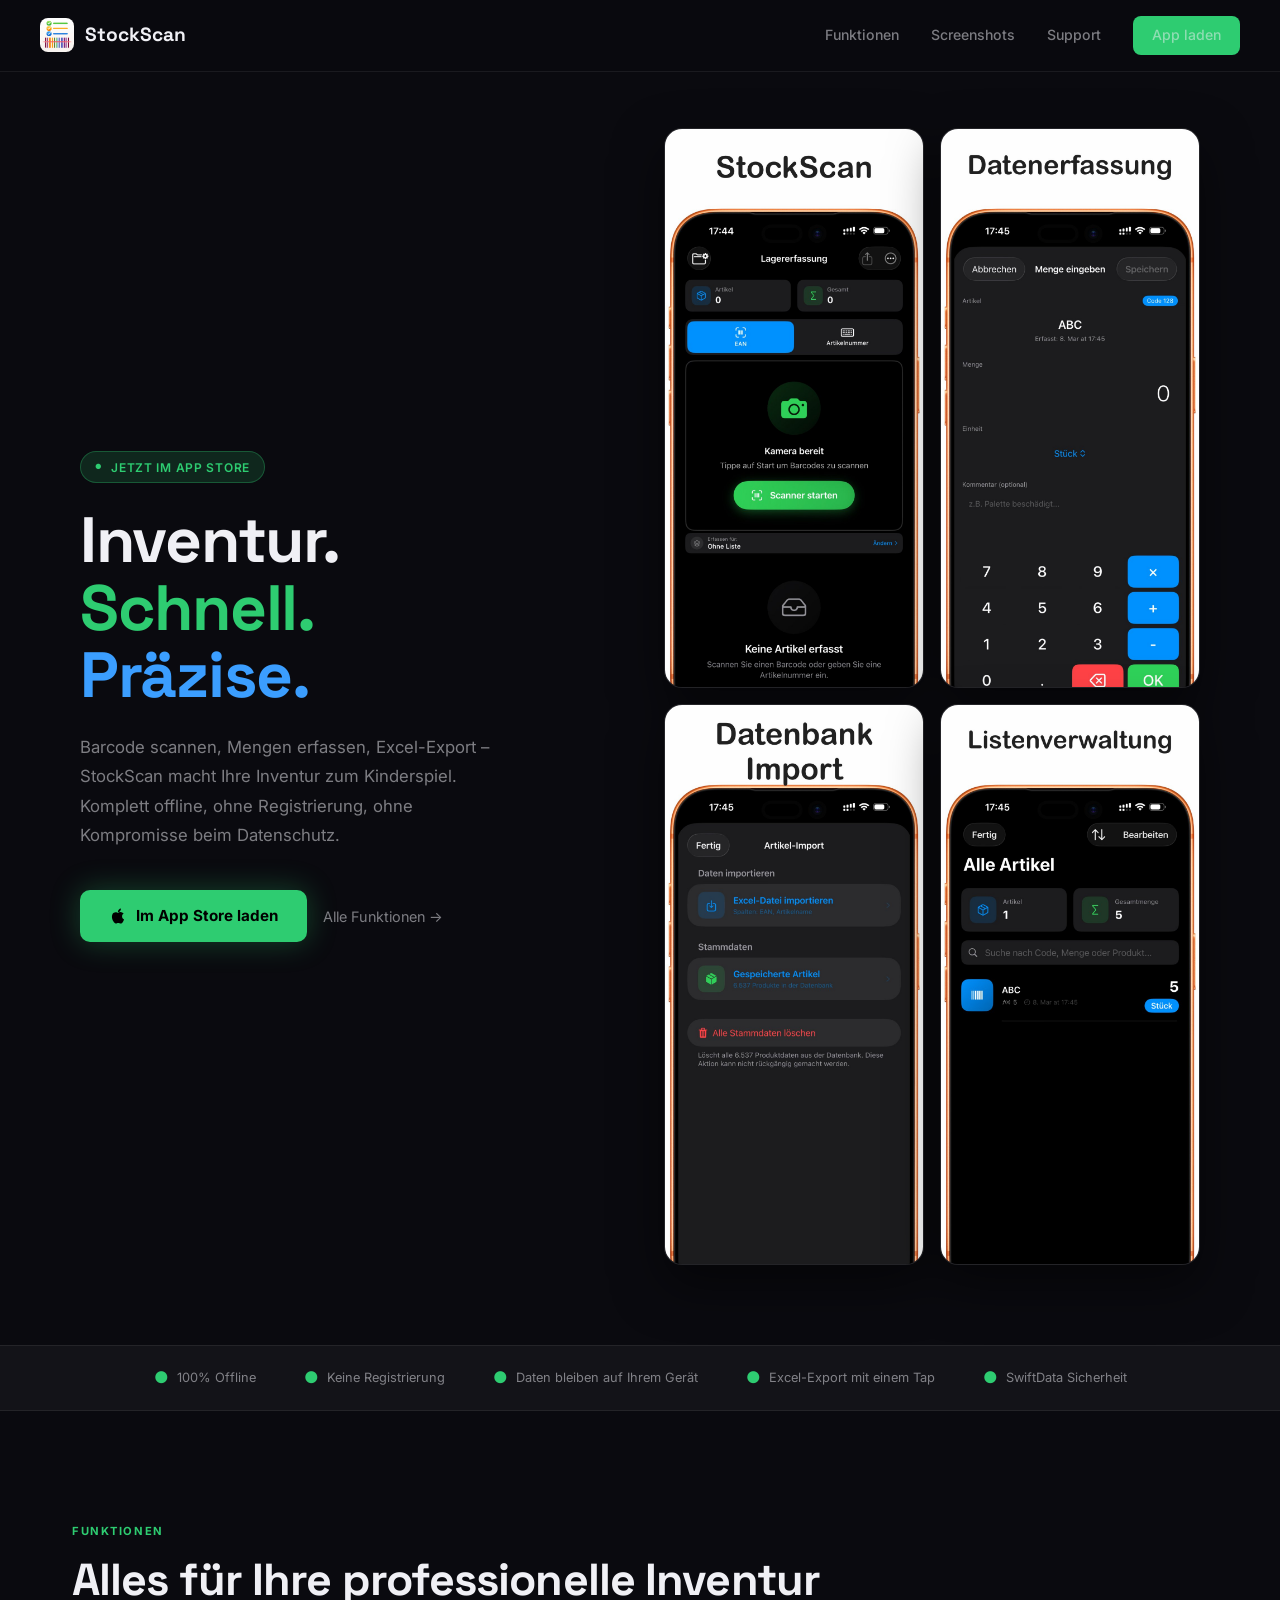
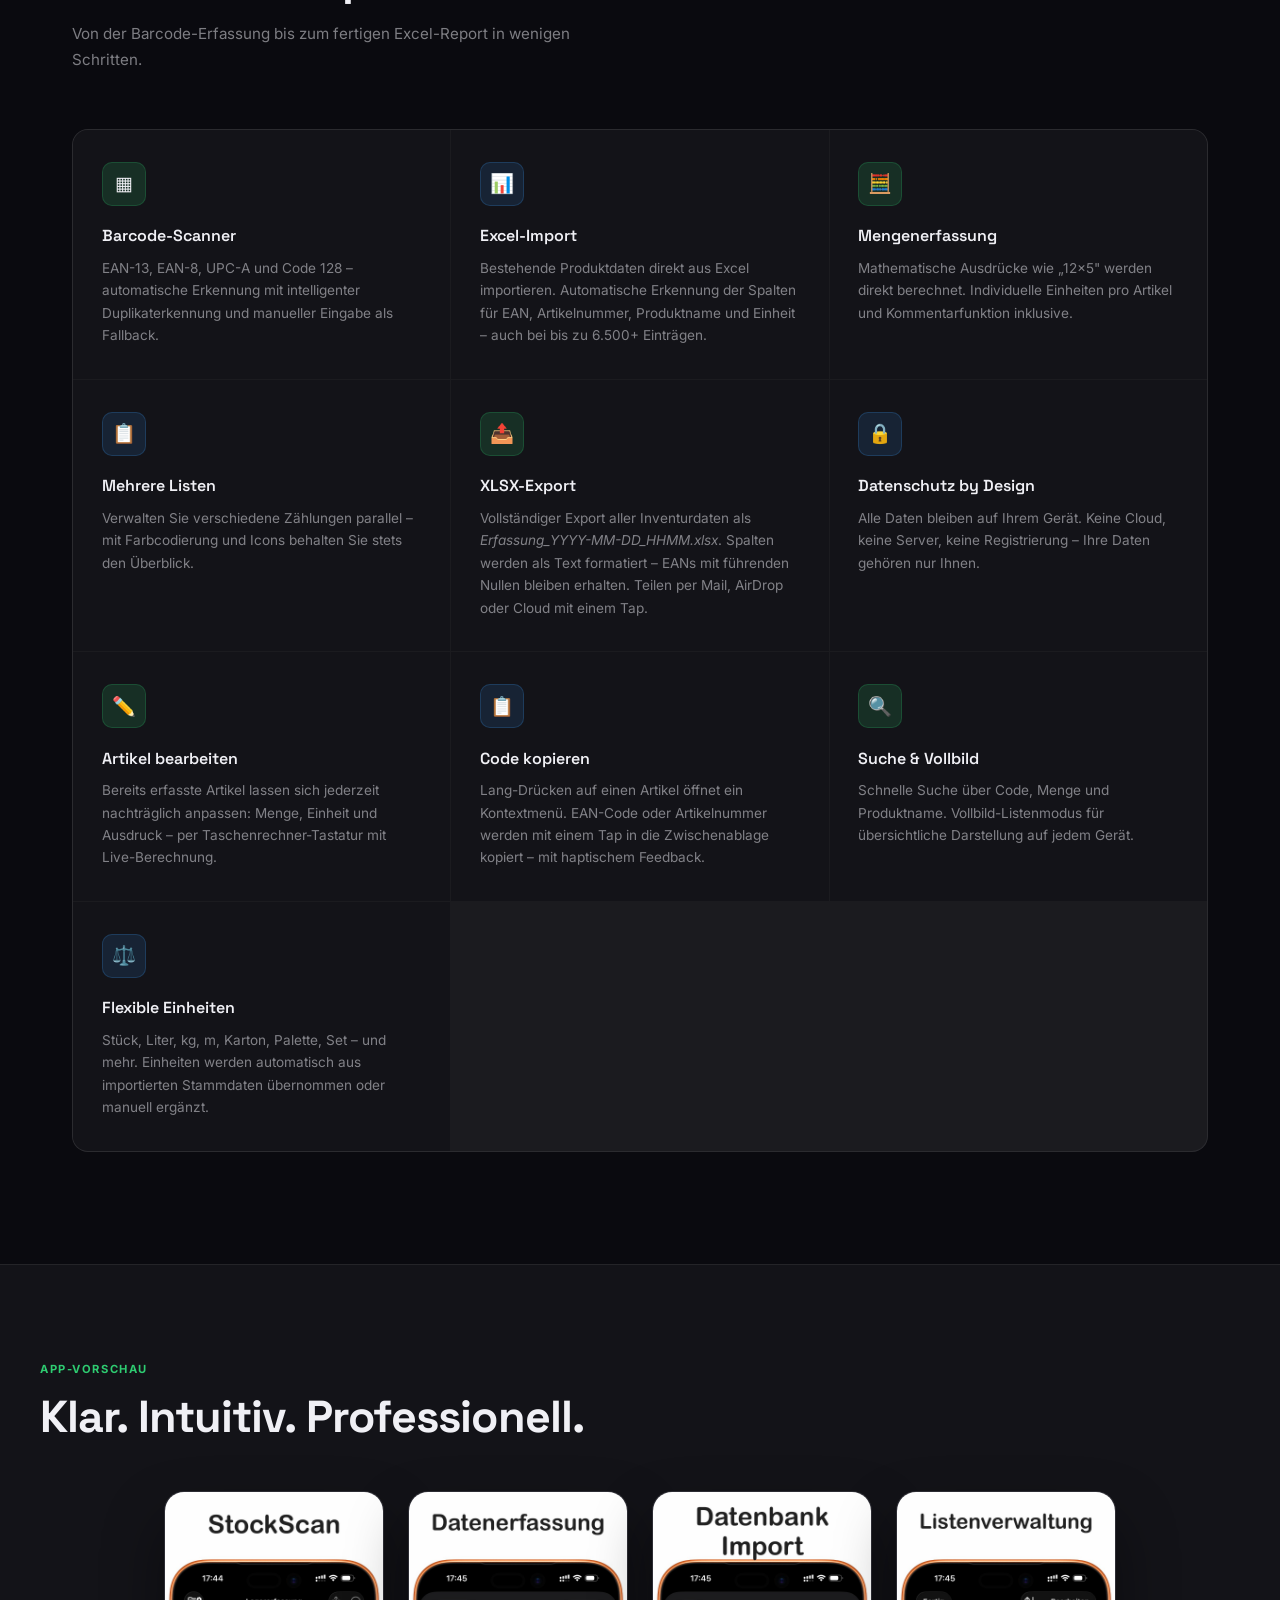
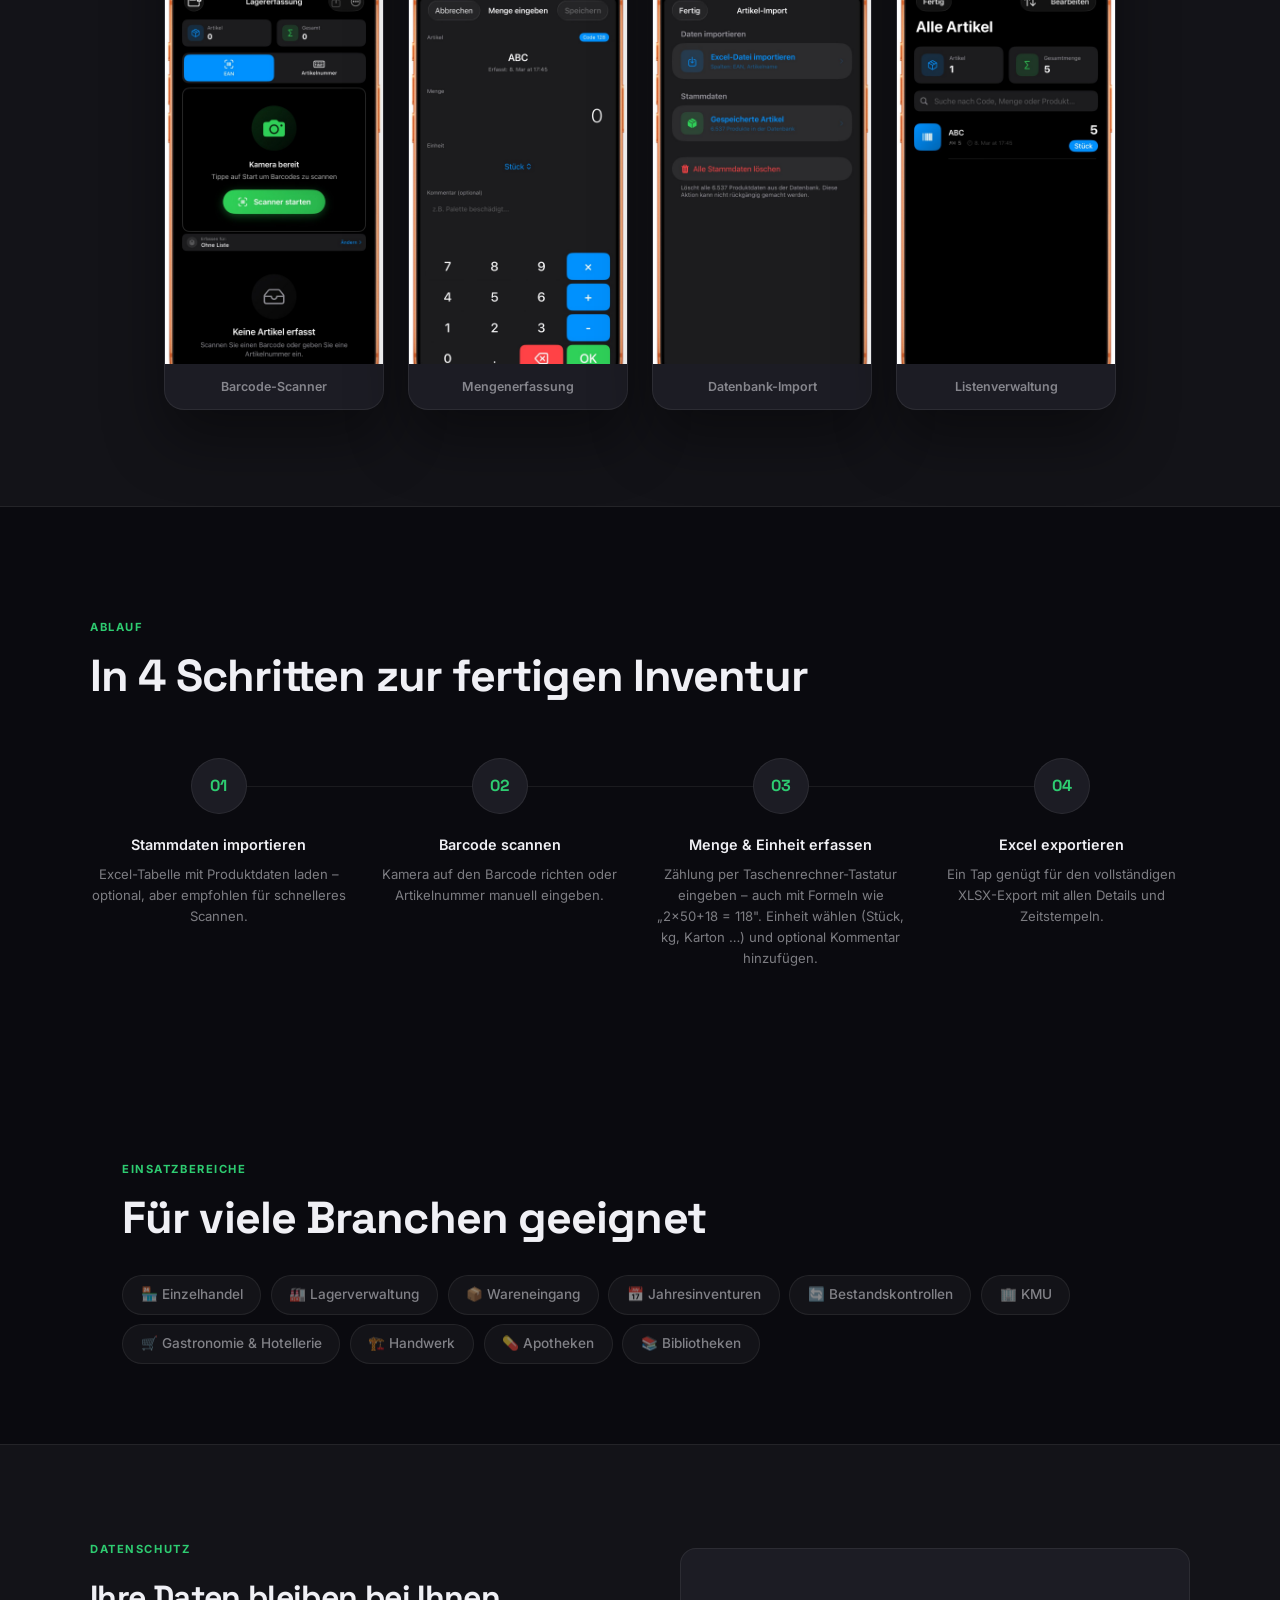
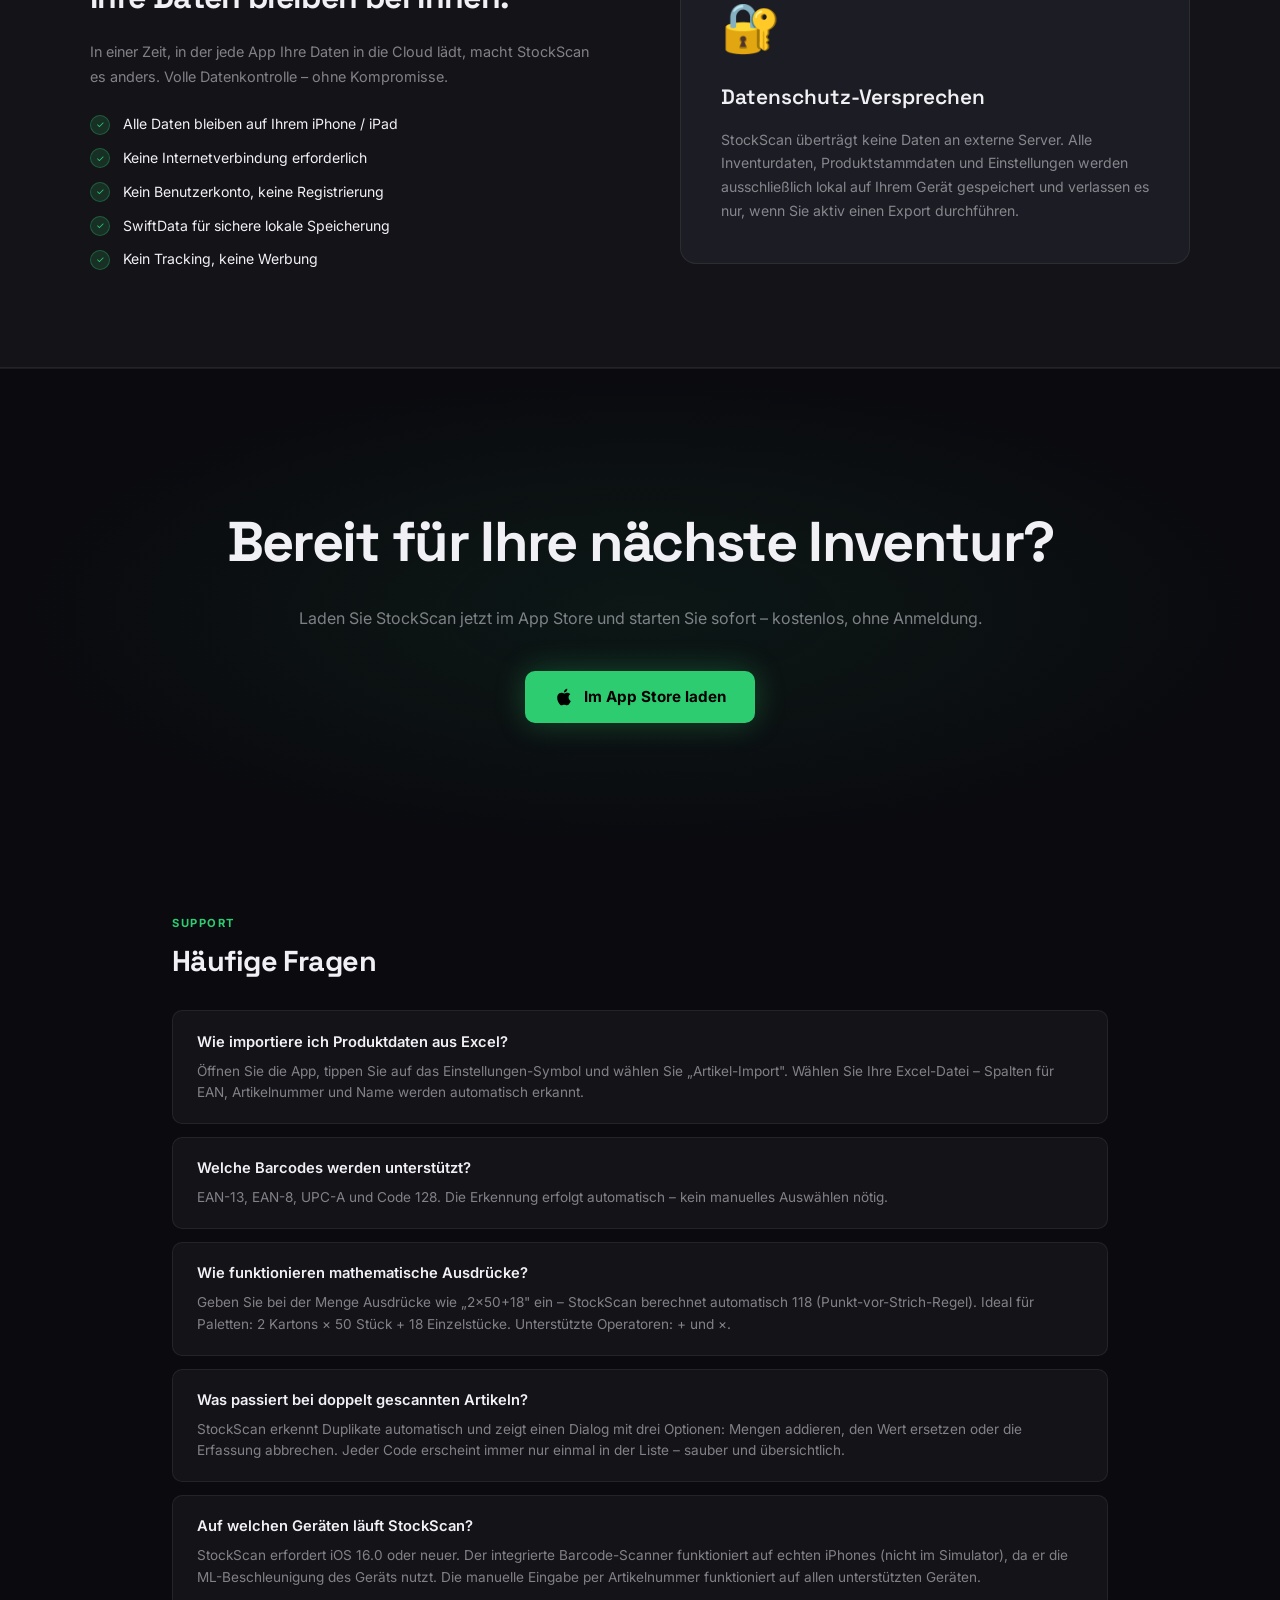
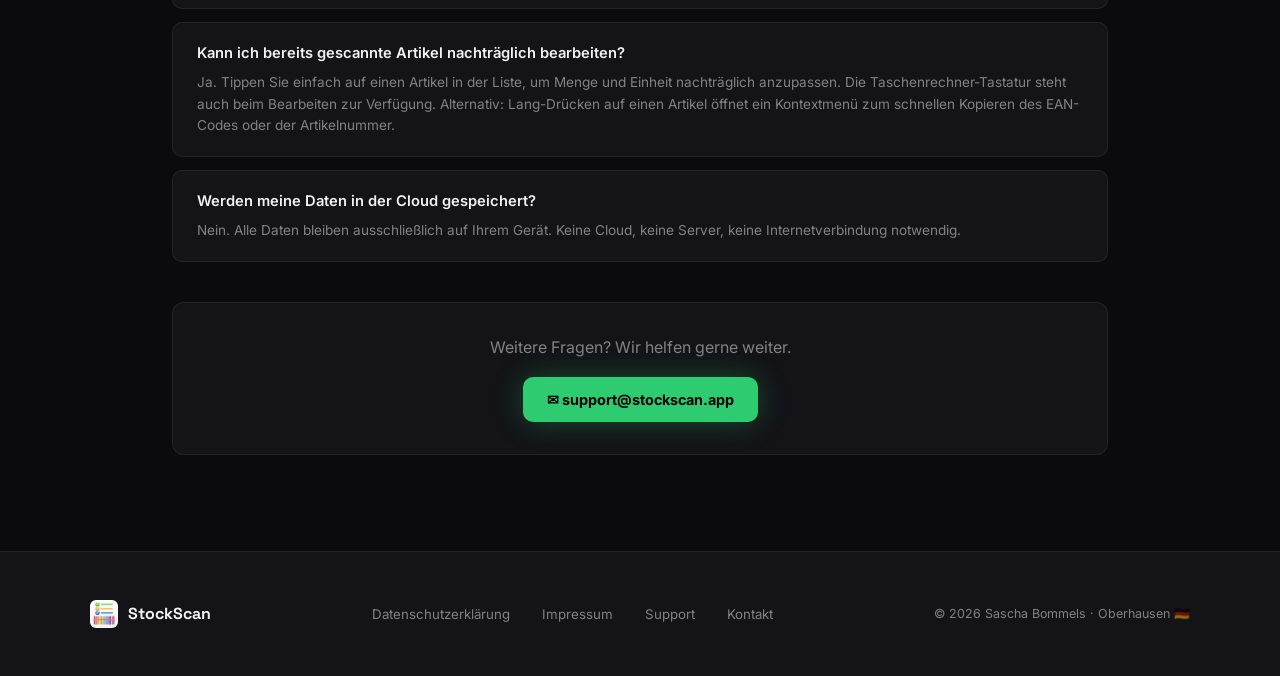
==== index.html @ dcaaf747 "Add files via upload" ====
<!DOCTYPE html>
<html lang="de">
<head>
  <meta charset="UTF-8" />
  <meta name="viewport" content="width=device-width, initial-scale=1.0" />
  <title>StockScan – Professionelle Inventur-App</title>
  <meta name="description" content="StockScan – Die professionelle Inventur-App für Ihr Unternehmen. Barcode-Scanner, Excel-Export, komplett offline." />
  <link rel="preconnect" href="https://fonts.googleapis.com" />
  <link href="https://fonts.googleapis.com/css2?family=Inter:wght@300;400;500;600;700;800&family=Space+Grotesk:wght@400;500;600;700&display=swap" rel="stylesheet" />
  <style>
    *, *::before, *::after { box-sizing: border-box; margin: 0; padding: 0; }

    :root {
      --bg: #0a0a0f;
      --surface: #131318;
      --surface2: #1c1c24;
      --border: rgba(255,255,255,0.07);
      --green: #2ecc71;
      --green-dim: rgba(46,204,113,0.15);
      --blue: #3b9eff;
      --blue-dim: rgba(59,158,255,0.12);
      --text: #f0f0f5;
      --muted: rgba(240,240,245,0.5);
      --orange: #ff6b35;
    }

    html { scroll-behavior: smooth; }
    body {
      font-family: 'Inter', sans-serif;
      background: var(--bg);
      color: var(--text);
      line-height: 1.6;
      overflow-x: hidden;
    }

    /* ── NAV ── */
    nav {
      position: fixed; top: 0; left: 0; right: 0; z-index: 100;
      display: flex; align-items: center; justify-content: space-between;
      padding: 1rem 2.5rem;
      background: rgba(10,10,15,0.85);
      backdrop-filter: blur(20px);
      border-bottom: 1px solid var(--border);
    }
    .nav-logo {
      display: flex; align-items: center; gap: 0.7rem;
      text-decoration: none; color: var(--text);
      font-family: 'Space Grotesk', sans-serif;
      font-weight: 700; font-size: 1.2rem;
    }
    .nav-logo img {
      width: 34px; height: 34px; border-radius: 8px;
    }
    .nav-links { display: flex; gap: 2rem; align-items: center; }
    .nav-links a {
      text-decoration: none; color: var(--muted);
      font-size: 0.88rem; font-weight: 500;
      transition: color 0.2s;
    }
    .nav-links a:hover { color: var(--text); }
    .btn-nav {
      background: var(--green); color: #000;
      padding: 0.5rem 1.2rem; border-radius: 8px;
      font-size: 0.85rem; font-weight: 700;
      text-decoration: none; transition: opacity 0.2s;
    }
    .btn-nav:hover { opacity: 0.85; }

    /* ── HERO ── */
    .hero {
      min-height: 100vh;
      display: grid; grid-template-columns: 1fr 1fr;
      align-items: center;
      padding: 8rem 5rem 5rem;
      max-width: 1300px; margin: 0 auto;
      gap: 3rem;
    }
    .badge {
      display: inline-flex; align-items: center; gap: 0.5rem;
      background: var(--green-dim);
      border: 1px solid rgba(46,204,113,0.3);
      color: var(--green);
      padding: 0.35rem 0.9rem; border-radius: 20px;
      font-size: 0.75rem; font-weight: 600; letter-spacing: 0.06em;
      text-transform: uppercase; margin-bottom: 1.5rem;
    }
    .badge::before { content: '●'; font-size: 0.45rem; }

    h1 {
      font-family: 'Space Grotesk', sans-serif;
      font-size: clamp(2.8rem, 5vw, 4.5rem);
      font-weight: 800;
      line-height: 1.05;
      margin-bottom: 1.5rem;
      letter-spacing: -0.02em;
    }
    h1 .green { color: var(--green); }
    h1 .blue { color: var(--blue); }

    .hero-sub {
      font-size: 1.05rem; color: var(--muted);
      max-width: 440px; margin-bottom: 2.5rem;
      line-height: 1.75;
    }
    .hero-actions { display: flex; gap: 1rem; align-items: center; flex-wrap: wrap; }

    .btn-primary {
      background: var(--green); color: #000;
      padding: 0.85rem 1.8rem; border-radius: 10px;
      font-weight: 700; font-size: 0.95rem;
      text-decoration: none;
      display: inline-flex; align-items: center; gap: 0.6rem;
      transition: all 0.2s;
      box-shadow: 0 0 30px rgba(46,204,113,0.3);
    }
    .btn-primary:hover { opacity: 0.9; transform: translateY(-1px); box-shadow: 0 0 40px rgba(46,204,113,0.45); }

    .btn-ghost {
      color: var(--muted); font-size: 0.9rem;
      text-decoration: none; display: flex; align-items: center; gap: 0.4rem;
      transition: color 0.2s;
    }
    .btn-ghost:hover { color: var(--text); }

    /* ── SCREENSHOTS MOSAIC ── */
    .screens-mosaic {
      display: grid;
      grid-template-columns: 1fr 1fr;
      grid-template-rows: auto auto;
      gap: 1rem;
      position: relative;
    }
    .screen-wrap {
      border-radius: 18px;
      overflow: hidden;
      border: 1px solid var(--border);
      background: var(--surface);
      box-shadow: 0 20px 50px rgba(0,0,0,0.5);
      transition: transform 0.3s;
    }
    .screen-wrap:hover { transform: translateY(-4px); }
    .screen-wrap img { width: 100%; display: block; }
    .screen-wrap.featured {
      grid-column: 1 / 2;
    }

    /* ── TRUST BAR ── */
    .trust-bar {
      border-top: 1px solid var(--border);
      border-bottom: 1px solid var(--border);
      padding: 1.2rem 2rem;
      display: flex; justify-content: center; gap: 3rem;
      flex-wrap: wrap; font-size: 0.8rem;
      background: var(--surface);
    }
    .trust-item { display: flex; align-items: center; gap: 0.5rem; color: var(--muted); }
    .trust-item .dot { color: var(--green); font-size: 1rem; }

    /* ── SECTION COMMONS ── */
    .section {
      max-width: 1200px; margin: 0 auto;
      padding: 7rem 2rem;
    }
    .section-label {
      font-size: 0.7rem; font-weight: 700; letter-spacing: 0.14em;
      text-transform: uppercase; color: var(--green);
      margin-bottom: 0.8rem;
    }
    .section-title {
      font-family: 'Space Grotesk', sans-serif;
      font-size: clamp(1.8rem, 3.5vw, 2.8rem);
      font-weight: 700;
      line-height: 1.15; margin-bottom: 1rem;
      letter-spacing: -0.02em;
    }
    .section-sub {
      color: var(--muted); font-size: 0.95rem;
      max-width: 500px; margin-bottom: 3.5rem;
      line-height: 1.7;
    }

    /* ── FEATURES GRID ── */
    .features-grid {
      display: grid;
      grid-template-columns: repeat(3, 1fr);
      gap: 1px;
      background: var(--border);
      border: 1px solid var(--border);
      border-radius: 16px; overflow: hidden;
    }
    .feature-card {
      background: var(--surface);
      padding: 2rem 1.8rem;
      transition: background 0.2s;
    }
    .feature-card:hover { background: var(--surface2); }
    .feature-icon {
      width: 44px; height: 44px;
      background: var(--green-dim);
      border: 1px solid rgba(46,204,113,0.2);
      border-radius: 10px;
      display: flex; align-items: center; justify-content: center;
      font-size: 1.2rem; margin-bottom: 1.1rem;
    }
    .feature-icon.blue {
      background: var(--blue-dim);
      border-color: rgba(59,158,255,0.2);
    }
    .feature-card h3 {
      font-family: 'Space Grotesk', sans-serif;
      font-size: 1rem; font-weight: 600;
      margin-bottom: 0.5rem;
    }
    .feature-card p { color: var(--muted); font-size: 0.85rem; line-height: 1.65; }

    /* ── SCREENSHOTS SHOWCASE ── */
    .showcase {
      background: var(--surface);
      border-top: 1px solid var(--border);
      border-bottom: 1px solid var(--border);
      padding: 6rem 2rem;
      overflow: hidden;
    }
    .showcase-inner { max-width: 1200px; margin: 0 auto; }
    .screenshots-row {
      display: flex; gap: 1.5rem;
      margin-top: 3rem;
      justify-content: center;
    }
    .screenshot-card {
      flex: 0 0 220px;
      background: var(--surface2);
      border-radius: 20px;
      border: 1px solid var(--border);
      overflow: hidden;
      box-shadow: 0 30px 60px rgba(0,0,0,0.4);
      transition: transform 0.3s;
    }
    .screenshot-card:hover { transform: translateY(-8px); }
    .screenshot-card img { width: 100%; display: block; }
    .screenshot-card .cap {
      padding: 0.8rem 1rem;
      font-size: 0.78rem; font-weight: 600;
      color: var(--muted); text-align: center;
    }

    /* ── HOW IT WORKS ── */
    .how-section {
      padding: 7rem 2rem;
      background: var(--bg);
    }
    .how-inner { max-width: 1100px; margin: 0 auto; }
    .steps {
      display: grid; grid-template-columns: repeat(4, 1fr);
      gap: 1.5rem; margin-top: 3.5rem;
      position: relative;
    }
    .steps::before {
      content: '';
      position: absolute; top: 28px; left: 14%; right: 14%;
      height: 1px; background: var(--border); z-index: 0;
    }
    .step { text-align: center; position: relative; z-index: 1; }
    .step-circle {
      width: 56px; height: 56px;
      background: var(--surface2);
      border: 1px solid var(--border);
      border-radius: 50%;
      display: flex; align-items: center; justify-content: center;
      margin: 0 auto 1.2rem;
      font-family: 'Space Grotesk', sans-serif;
      font-weight: 700; font-size: 1rem;
      color: var(--green);
    }
    .step h3 { font-size: 0.9rem; font-weight: 600; margin-bottom: 0.5rem; }
    .step p { color: var(--muted); font-size: 0.82rem; line-height: 1.6; }

    /* ── PRIVACY ── */
    .privacy-section {
      background: var(--surface);
      border-top: 1px solid var(--border);
      border-bottom: 1px solid var(--border);
      padding: 6rem 2rem;
    }
    .privacy-inner {
      max-width: 1100px; margin: 0 auto;
      display: grid; grid-template-columns: 1fr 1fr;
      gap: 5rem; align-items: center;
    }
    .privacy-inner h2 {
      font-family: 'Space Grotesk', sans-serif;
      font-size: 2rem; font-weight: 700; margin-bottom: 1rem;
      letter-spacing: -0.02em;
    }
    .privacy-inner p { color: var(--muted); font-size: 0.9rem; line-height: 1.75; }
    .privacy-points {
      list-style: none; margin-top: 1.5rem;
      display: flex; flex-direction: column; gap: 0.7rem;
    }
    .privacy-points li {
      display: flex; align-items: center; gap: 0.8rem;
      font-size: 0.88rem; color: var(--text);
    }
    .privacy-points li .check {
      width: 20px; height: 20px; flex-shrink: 0;
      background: var(--green-dim);
      border: 1px solid rgba(46,204,113,0.3);
      border-radius: 50%;
      display: flex; align-items: center; justify-content: center;
      font-size: 0.6rem; color: var(--green);
    }
    .privacy-box {
      background: var(--surface2);
      border: 1px solid var(--border);
      border-radius: 16px; padding: 2.5rem;
    }
    .privacy-box .big-icon { font-size: 3rem; margin-bottom: 1rem; }
    .privacy-box h3 {
      font-family: 'Space Grotesk', sans-serif;
      font-size: 1.3rem; font-weight: 600; margin-bottom: 0.8rem;
    }
    .privacy-box p { color: var(--muted); font-size: 0.88rem; line-height: 1.7; }

    /* ── TAGS ── */
    .tags-section { padding: 5rem 2rem; max-width: 1100px; margin: 0 auto; }
    .tags-grid { display: flex; flex-wrap: wrap; gap: 0.6rem; margin-top: 2rem; }
    .tag {
      background: var(--surface);
      border: 1px solid var(--border);
      padding: 0.5rem 1.1rem; border-radius: 30px;
      font-size: 0.85rem; color: var(--muted); font-weight: 500;
      transition: all 0.2s;
    }
    .tag:hover { border-color: var(--green); color: var(--text); }

    /* ── CTA ── */
    .cta-section {
      text-align: center; padding: 8rem 2rem;
      background: radial-gradient(ellipse at center, rgba(46,204,113,0.07) 0%, transparent 70%);
      border-top: 1px solid var(--border);
    }
    .cta-section h2 {
      font-family: 'Space Grotesk', sans-serif;
      font-size: clamp(2rem, 5vw, 3.5rem);
      font-weight: 800; letter-spacing: -0.03em;
      margin-bottom: 1.2rem;
    }
    .cta-section p { color: var(--muted); margin-bottom: 2.5rem; font-size: 1rem; }

    /* ── SUPPORT ── */
    .support-section {
      max-width: 1000px; margin: 0 auto;
      padding: 4rem 2rem 6rem;
    }
    .faq-grid { display: grid; gap: 0.8rem; margin-top: 2rem; }
    .faq-item {
      background: var(--surface);
      border: 1px solid var(--border);
      border-radius: 10px; padding: 1.2rem 1.5rem;
    }
    .faq-item h3 { font-size: 0.92rem; font-weight: 600; margin-bottom: 0.4rem; }
    .faq-item p { color: var(--muted); font-size: 0.85rem; }

    /* ── FOOTER ── */
    footer {
      background: var(--surface);
      border-top: 1px solid var(--border);
      padding: 3rem 2rem;
    }
    .footer-inner {
      max-width: 1100px; margin: 0 auto;
      display: flex; justify-content: space-between; align-items: center;
      flex-wrap: wrap; gap: 1.5rem;
    }
    .footer-logo {
      display: flex; align-items: center; gap: 0.6rem;
      font-family: 'Space Grotesk', sans-serif;
      font-weight: 700; font-size: 1rem; color: var(--text);
    }
    .footer-logo img { width: 28px; height: 28px; border-radius: 6px; }
    .footer-links { display: flex; gap: 2rem; }
    .footer-links a {
      color: var(--muted); text-decoration: none;
      font-size: 0.83rem; transition: color 0.2s;
    }
    .footer-links a:hover { color: var(--text); }
    .footer-copy { color: var(--muted); font-size: 0.78rem; }

    /* ── ANIMATIONS ── */
    @keyframes fadeUp {
      from { opacity: 0; transform: translateY(20px); }
      to { opacity: 1; transform: translateY(0); }
    }
    .animate { animation: fadeUp 0.6s ease both; }
    .d1 { animation-delay: 0.1s; }
    .d2 { animation-delay: 0.2s; }
    .d3 { animation-delay: 0.35s; }

    @keyframes float {
      0%, 100% { transform: translateY(0); }
      50% { transform: translateY(-8px); }
    }
    .float { animation: float 4s ease-in-out infinite; }

    /* ── RESPONSIVE ── */
    @media (max-width: 900px) {
      .hero { grid-template-columns: 1fr; padding: 7rem 1.5rem 3rem; text-align: center; gap: 2rem; }
      .hero-sub { margin: 0 auto 2rem; }
      .hero-actions { justify-content: center; }
      .features-grid { grid-template-columns: 1fr 1fr; }
      .steps { grid-template-columns: 1fr 1fr; }
      .steps::before { display: none; }
      .privacy-inner { grid-template-columns: 1fr; gap: 2rem; }
      nav { padding: 1rem 1.5rem; }
      .nav-links a:not(.btn-nav) { display: none; }
      .screenshots-row { gap: 0.8rem; }
      .screenshot-card { flex: 0 0 160px; }
    }
    @media (max-width: 600px) {
      .features-grid { grid-template-columns: 1fr; }
      .steps { grid-template-columns: 1fr; }
      .footer-inner { flex-direction: column; text-align: center; }
      .trust-bar { gap: 1rem; font-size: 0.75rem; }
    }
  </style>
</head>
<body>

<!-- NAV -->
<nav>
  <a class="nav-logo" href="#">
    <img src="[data-uri]" alt="StockScan Logo" />
    StockScan
  </a>
  <div class="nav-links">
    <a href="#features">Funktionen</a>
    <a href="#screenshots">Screenshots</a>
    <a href="#support">Support</a>
    <a class="btn-nav" href="https://apps.apple.com/de/app/stockscan/id6760256901" target="_blank" rel="noopener">App laden</a>
  </div>
</nav>

<!-- HERO -->
<section>
  <div class="hero">
    <div class="hero-content">
      <div class="badge animate">Jetzt im App Store</div>
      <h1 class="animate d1">
        Inventur.<br/>
        <span class="green">Schnell.</span><br/>
        <span class="blue">Präzise.</span>
      </h1>
      <p class="hero-sub animate d2">
        Barcode scannen, Mengen erfassen, Excel-Export – StockScan macht Ihre Inventur zum Kinderspiel. Komplett offline, ohne Registrierung, ohne Kompromisse beim Datenschutz.
      </p>
      <div class="hero-actions animate d3">
        <a class="btn-primary" href="https://apps.apple.com/de/app/stockscan/id6760256901" target="_blank" rel="noopener" id="download">
          <svg width="18" height="18" viewBox="0 0 24 24" fill="black"><path d="M18.71 19.5c-.83 1.24-1.71 2.45-3.05 2.47-1.34.03-1.77-.79-3.29-.79-1.53 0-2 .77-3.27.82-1.31.05-2.3-1.32-3.14-2.53C4.25 17 2.94 12.45 4.7 9.39c.87-1.52 2.43-2.48 4.12-2.51 1.28-.02 2.5.87 3.29.87.78 0 2.26-1.07 3.8-.91.65.03 2.47.26 3.64 1.98-.09.06-2.17 1.28-2.15 3.81.03 3.02 2.65 4.03 2.68 4.04-.03.07-.42 1.44-1.38 2.83M13 3.5c.73-.83 1.94-1.46 2.94-1.5.13 1.17-.34 2.35-1.04 3.19-.69.85-1.83 1.51-2.95 1.42-.15-1.15.41-2.35 1.05-3.11z"/></svg>
          Im App Store laden
        </a>
        <a class="btn-ghost" href="#features">Alle Funktionen →</a>
      </div>
    </div>
    <div class="screens-mosaic animate d2">
      <div class="screen-wrap featured float">
        <img src="[data-uri]" alt="StockScan Scanner" />
      </div>
      <div class="screen-wrap" style="animation: float 4s ease-in-out 0.5s infinite;">
        <img src="[data-uri]" alt="StockScan Mengenerfassung" />
      </div>
      <div class="screen-wrap" style="animation: float 4s ease-in-out 0.8s infinite;">
        <img src="[data-uri]" alt="StockScan Datenbank-Import" />
      </div>
      <div class="screen-wrap" style="animation: float 4s ease-in-out 1s infinite;">
        <img src="[data-uri]" alt="StockScan Listen" />
      </div>
    </div>
  </div>
</section>

<!-- TRUST BAR -->
<div class="trust-bar">
  <div class="trust-item"><span class="dot">●</span> 100% Offline</div>
  <div class="trust-item"><span class="dot">●</span> Keine Registrierung</div>
  <div class="trust-item"><span class="dot">●</span> Daten bleiben auf Ihrem Gerät</div>
  <div class="trust-item"><span class="dot">●</span> Excel-Export mit einem Tap</div>
  <div class="trust-item"><span class="dot">●</span> SwiftData Sicherheit</div>
</div>

<!-- FEATURES -->
<section class="section" id="features">
  <div class="section-label">Funktionen</div>
  <h2 class="section-title">Alles für Ihre professionelle Inventur</h2>
  <p class="section-sub">Von der Barcode-Erfassung bis zum fertigen Excel-Report in wenigen Schritten.</p>
  <div class="features-grid">
    <div class="feature-card">
      <div class="feature-icon">▦</div>
      <h3>Barcode-Scanner</h3>
      <p>EAN-13, EAN-8, UPC-A und Code 128 – automatische Erkennung mit intelligenter Duplikaterkennung und manueller Eingabe als Fallback.</p>
    </div>
    <div class="feature-card">
      <div class="feature-icon blue">📊</div>
      <h3>Excel-Import</h3>
      <p>Bestehende Produktdaten direkt aus Excel importieren. Automatische Erkennung der Spalten für EAN, Artikelnummer, Produktname und Einheit – auch bei bis zu 6.500+ Einträgen.</p>
    </div>
    <div class="feature-card">
      <div class="feature-icon">🧮</div>
      <h3>Mengenerfassung</h3>
      <p>Mathematische Ausdrücke wie „12×5" werden direkt berechnet. Individuelle Einheiten pro Artikel und Kommentarfunktion inklusive.</p>
    </div>
    <div class="feature-card">
      <div class="feature-icon blue">📋</div>
      <h3>Mehrere Listen</h3>
      <p>Verwalten Sie verschiedene Zählungen parallel – mit Farbcodierung und Icons behalten Sie stets den Überblick.</p>
    </div>
    <div class="feature-card">
      <div class="feature-icon">📤</div>
      <h3>XLSX-Export</h3>
      <p>Vollständiger Export aller Inventurdaten als <em>Erfassung_YYYY-MM-DD_HHMM.xlsx</em>. Spalten werden als Text formatiert – EANs mit führenden Nullen bleiben erhalten. Teilen per Mail, AirDrop oder Cloud mit einem Tap.</p>
    </div>
    <div class="feature-card">
      <div class="feature-icon blue">🔒</div>
      <h3>Datenschutz by Design</h3>
      <p>Alle Daten bleiben auf Ihrem Gerät. Keine Cloud, keine Server, keine Registrierung – Ihre Daten gehören nur Ihnen.</p>
    </div>
    <div class="feature-card">
      <div class="feature-icon">✏️</div>
      <h3>Artikel bearbeiten</h3>
      <p>Bereits erfasste Artikel lassen sich jederzeit nachträglich anpassen: Menge, Einheit und Ausdruck – per Taschenrechner-Tastatur mit Live-Berechnung.</p>
    </div>
    <div class="feature-card">
      <div class="feature-icon blue">📋</div>
      <h3>Code kopieren</h3>
      <p>Lang-Drücken auf einen Artikel öffnet ein Kontextmenü. EAN-Code oder Artikelnummer werden mit einem Tap in die Zwischenablage kopiert – mit haptischem Feedback.</p>
    </div>
    <div class="feature-card">
      <div class="feature-icon">🔍</div>
      <h3>Suche & Vollbild</h3>
      <p>Schnelle Suche über Code, Menge und Produktname. Vollbild-Listenmodus für übersichtliche Darstellung auf jedem Gerät.</p>
    </div>
    <div class="feature-card">
      <div class="feature-icon blue">⚖️</div>
      <h3>Flexible Einheiten</h3>
      <p>Stück, Liter, kg, m, Karton, Palette, Set – und mehr. Einheiten werden automatisch aus importierten Stammdaten übernommen oder manuell ergänzt.</p>
    </div>
  </div>
</section>

<!-- SCREENSHOTS SHOWCASE -->
<div class="showcase" id="screenshots">
  <div class="showcase-inner">
    <div class="section-label">App-Vorschau</div>
    <h2 class="section-title">Klar. Intuitiv. Professionell.</h2>
    <div class="screenshots-row">
      <div class="screenshot-card">
        <img src="[data-uri]" alt="Scanner" />
        <div class="cap">Barcode-Scanner</div>
      </div>
      <div class="screenshot-card">
        <img src="[data-uri]" alt="Mengenerfassung" />
        <div class="cap">Mengenerfassung</div>
      </div>
      <div class="screenshot-card">
        <img src="[data-uri]" alt="Import" />
        <div class="cap">Datenbank-Import</div>
      </div>
      <div class="screenshot-card">
        <img src="[data-uri]" alt="Listen" />
        <div class="cap">Listenverwaltung</div>
      </div>
    </div>
  </div>
</div>

<!-- HOW IT WORKS -->
<section class="how-section" id="how">
  <div class="how-inner">
    <div class="section-label">Ablauf</div>
    <h2 class="section-title">In 4 Schritten zur fertigen Inventur</h2>
    <div class="steps">
      <div class="step">
        <div class="step-circle">01</div>
        <h3>Stammdaten importieren</h3>
        <p>Excel-Tabelle mit Produktdaten laden – optional, aber empfohlen für schnelleres Scannen.</p>
      </div>
      <div class="step">
        <div class="step-circle">02</div>
        <h3>Barcode scannen</h3>
        <p>Kamera auf den Barcode richten oder Artikelnummer manuell eingeben.</p>
      </div>
      <div class="step">
        <div class="step-circle">03</div>
        <h3>Menge & Einheit erfassen</h3>
        <p>Zählung per Taschenrechner-Tastatur eingeben – auch mit Formeln wie „2×50+18 = 118". Einheit wählen (Stück, kg, Karton …) und optional Kommentar hinzufügen.</p>
      </div>
      <div class="step">
        <div class="step-circle">04</div>
        <h3>Excel exportieren</h3>
        <p>Ein Tap genügt für den vollständigen XLSX-Export mit allen Details und Zeitstempeln.</p>
      </div>
    </div>
  </div>
</section>

<!-- IDEAL FOR -->
<div class="tags-section">
  <div class="section-label">Einsatzbereiche</div>
  <h2 class="section-title">Für viele Branchen geeignet</h2>
  <div class="tags-grid">
    <div class="tag">🏪 Einzelhandel</div>
    <div class="tag">🏭 Lagerverwaltung</div>
    <div class="tag">📦 Wareneingang</div>
    <div class="tag">📅 Jahresinventuren</div>
    <div class="tag">🔄 Bestandskontrollen</div>
    <div class="tag">🏢 KMU</div>
    <div class="tag">🛒 Gastronomie & Hotellerie</div>
    <div class="tag">🏗️ Handwerk</div>
    <div class="tag">💊 Apotheken</div>
    <div class="tag">📚 Bibliotheken</div>
  </div>
</div>

<!-- PRIVACY -->
<section class="privacy-section">
  <div class="privacy-inner">
    <div>
      <div class="section-label">Datenschutz</div>
      <h2>Ihre Daten bleiben bei Ihnen.</h2>
      <p>In einer Zeit, in der jede App Ihre Daten in die Cloud lädt, macht StockScan es anders. Volle Datenkontrolle – ohne Kompromisse.</p>
      <ul class="privacy-points">
        <li><span class="check">✓</span> Alle Daten bleiben auf Ihrem iPhone / iPad</li>
        <li><span class="check">✓</span> Keine Internetverbindung erforderlich</li>
        <li><span class="check">✓</span> Kein Benutzerkonto, keine Registrierung</li>
        <li><span class="check">✓</span> SwiftData für sichere lokale Speicherung</li>
        <li><span class="check">✓</span> Kein Tracking, keine Werbung</li>
      </ul>
    </div>
    <div class="privacy-box">
      <div class="big-icon">🔐</div>
      <h3>Datenschutz-Versprechen</h3>
      <p>StockScan überträgt keine Daten an externe Server. Alle Inventurdaten, Produktstammdaten und Einstellungen werden ausschließlich lokal auf Ihrem Gerät gespeichert und verlassen es nur, wenn Sie aktiv einen Export durchführen.</p>
    </div>
  </div>
</section>

<!-- CTA -->
<section class="cta-section">
  <h2>Bereit für Ihre nächste Inventur?</h2>
  <p>Laden Sie StockScan jetzt im App Store und starten Sie sofort – kostenlos, ohne Anmeldung.</p>
  <a class="btn-primary" href="https://apps.apple.com/de/app/stockscan/id6760256901" target="_blank" rel="noopener" style="display:inline-flex; margin: 0 auto;">
    <svg width="20" height="20" viewBox="0 0 24 24" fill="black"><path d="M18.71 19.5c-.83 1.24-1.71 2.45-3.05 2.47-1.34.03-1.77-.79-3.29-.79-1.53 0-2 .77-3.27.82-1.31.05-2.3-1.32-3.14-2.53C4.25 17 2.94 12.45 4.7 9.39c.87-1.52 2.43-2.48 4.12-2.51 1.28-.02 2.5.87 3.29.87.78 0 2.26-1.07 3.8-.91.65.03 2.47.26 3.64 1.98-.09.06-2.17 1.28-2.15 3.81.03 3.02 2.65 4.03 2.68 4.04-.03.07-.42 1.44-1.38 2.83M13 3.5c.73-.83 1.94-1.46 2.94-1.5.13 1.17-.34 2.35-1.04 3.19-.69.85-1.83 1.51-2.95 1.42-.15-1.15.41-2.35 1.05-3.11z"/></svg>
    Im App Store laden
  </a>
</section>

<!-- SUPPORT -->
<section class="support-section" id="support">
  <div class="section-label">Support</div>
  <h2 class="section-title" style="font-size:1.8rem;">Häufige Fragen</h2>
  <div class="faq-grid">
    <div class="faq-item">
      <h3>Wie importiere ich Produktdaten aus Excel?</h3>
      <p>Öffnen Sie die App, tippen Sie auf das Einstellungen-Symbol und wählen Sie „Artikel-Import". Wählen Sie Ihre Excel-Datei – Spalten für EAN, Artikelnummer und Name werden automatisch erkannt.</p>
    </div>
    <div class="faq-item">
      <h3>Welche Barcodes werden unterstützt?</h3>
      <p>EAN-13, EAN-8, UPC-A und Code 128. Die Erkennung erfolgt automatisch – kein manuelles Auswählen nötig.</p>
    </div>
    <div class="faq-item">
      <h3>Wie funktionieren mathematische Ausdrücke?</h3>
      <p>Geben Sie bei der Menge Ausdrücke wie „2×50+18" ein – StockScan berechnet automatisch 118 (Punkt-vor-Strich-Regel). Ideal für Paletten: 2 Kartons × 50 Stück + 18 Einzelstücke. Unterstützte Operatoren: + und ×.</p>
    </div>
    <div class="faq-item">
      <h3>Was passiert bei doppelt gescannten Artikeln?</h3>
      <p>StockScan erkennt Duplikate automatisch und zeigt einen Dialog mit drei Optionen: Mengen addieren, den Wert ersetzen oder die Erfassung abbrechen. Jeder Code erscheint immer nur einmal in der Liste – sauber und übersichtlich.</p>
    </div>
    <div class="faq-item">
      <h3>Auf welchen Geräten läuft StockScan?</h3>
      <p>StockScan erfordert iOS 16.0 oder neuer. Der integrierte Barcode-Scanner funktioniert auf echten iPhones (nicht im Simulator), da er die ML-Beschleunigung des Geräts nutzt. Die manuelle Eingabe per Artikelnummer funktioniert auf allen unterstützten Geräten.</p>
    </div>
    <div class="faq-item">
      <h3>Kann ich bereits gescannte Artikel nachträglich bearbeiten?</h3>
      <p>Ja. Tippen Sie einfach auf einen Artikel in der Liste, um Menge und Einheit nachträglich anzupassen. Die Taschenrechner-Tastatur steht auch beim Bearbeiten zur Verfügung. Alternativ: Lang-Drücken auf einen Artikel öffnet ein Kontextmenü zum schnellen Kopieren des EAN-Codes oder der Artikelnummer.</p>
    </div>
    <div class="faq-item">
      <h3>Werden meine Daten in der Cloud gespeichert?</h3>
      <p>Nein. Alle Daten bleiben ausschließlich auf Ihrem Gerät. Keine Cloud, keine Server, keine Internetverbindung notwendig.</p>
    </div>
  </div>
  <div style="margin-top: 2.5rem; padding: 2rem; background: var(--surface); border: 1px solid var(--border); border-radius: 12px; text-align: center;">
    <p style="color: var(--muted); margin-bottom: 1rem;">Weitere Fragen? Wir helfen gerne weiter.</p>
    <a class="btn-primary" href="mailto:support@stockscan.app" style="display:inline-flex; font-size: 0.9rem; padding: 0.7rem 1.5rem;">
      ✉ support@stockscan.app
    </a>
  </div>
</section>

<!-- FOOTER -->
<footer>
  <div class="footer-inner">
    <div class="footer-logo">
      <img src="[data-uri]" alt="StockScan" />
      StockScan
    </div>
    <div class="footer-links">
      <a href="privacy.html">Datenschutzerklärung</a>
      <a href="impressum.html">Impressum</a>
      <a href="#support">Support</a>
      <a href="mailto:support@stockscan.app">Kontakt</a>
    </div>
    <div class="footer-copy">© 2026 Sascha Bommels · Oberhausen 🇩🇪</div>
  </div>
</footer>

</body>
</html>
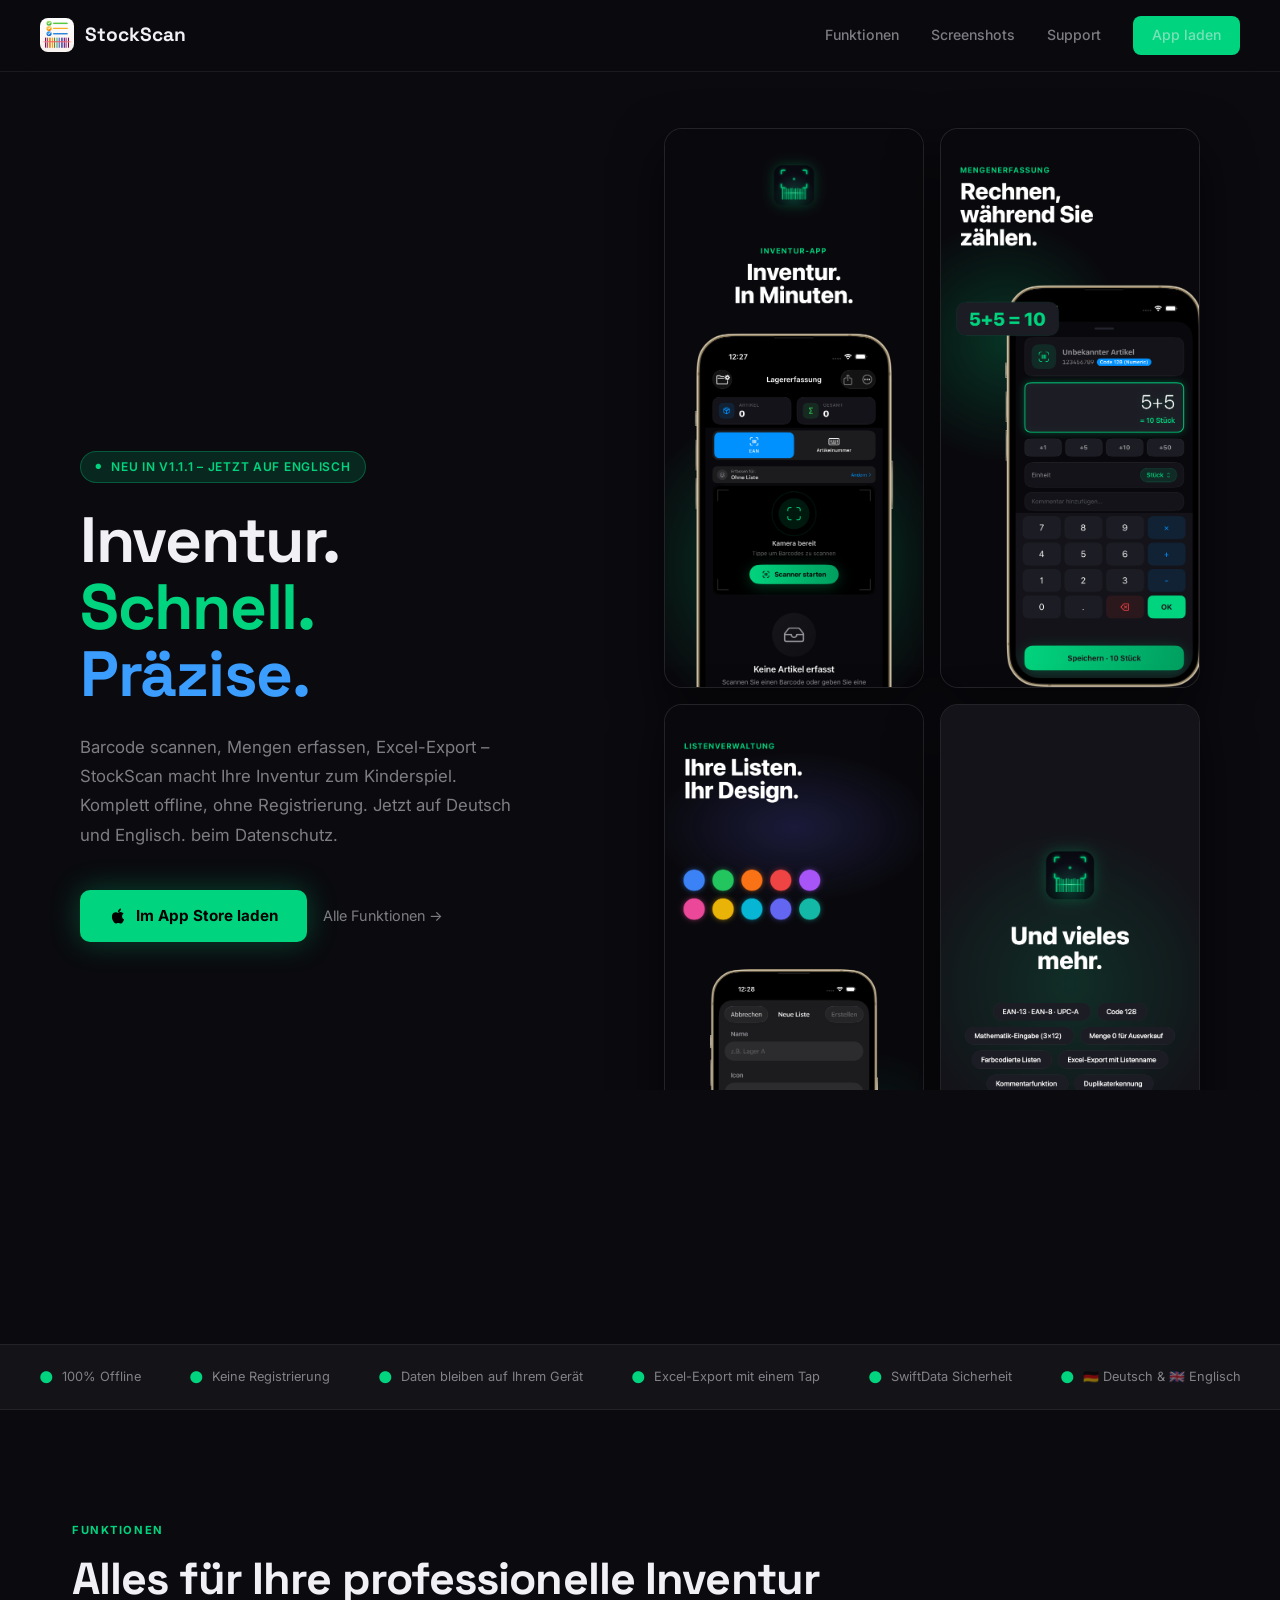
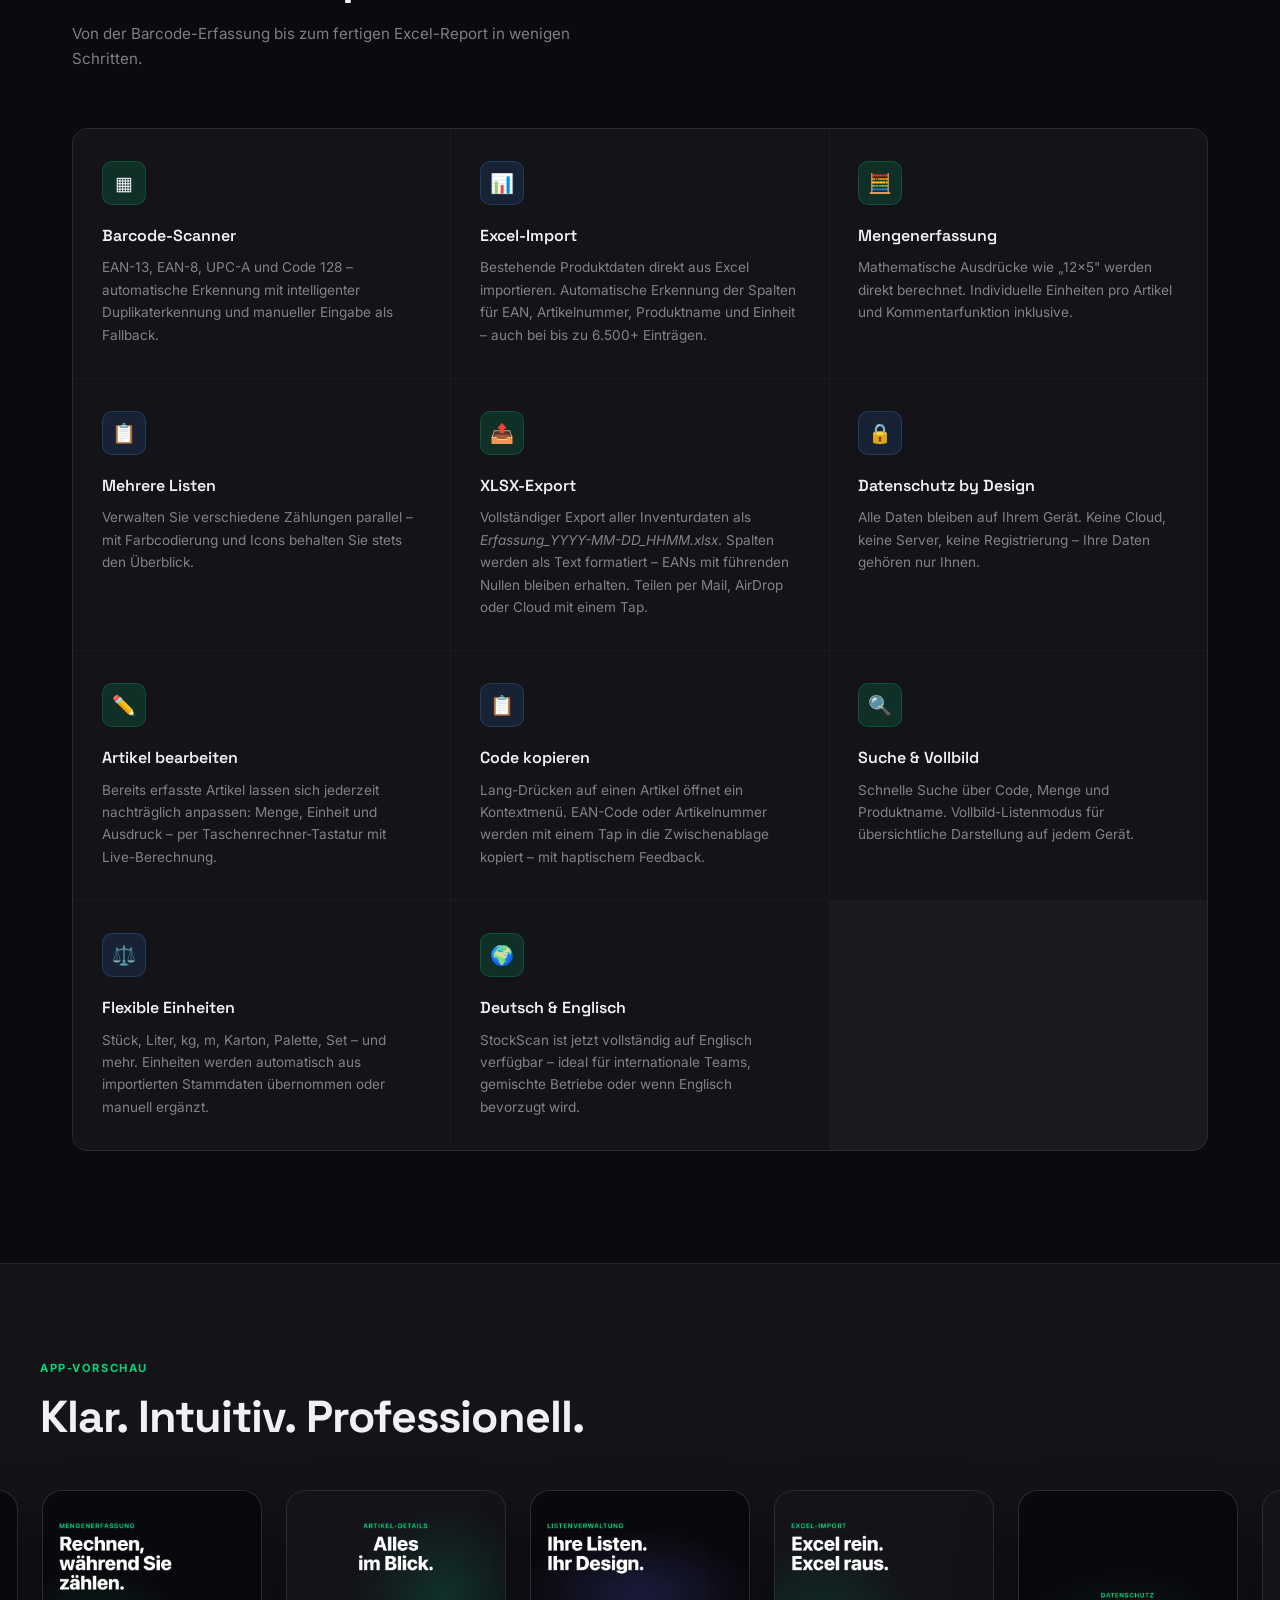
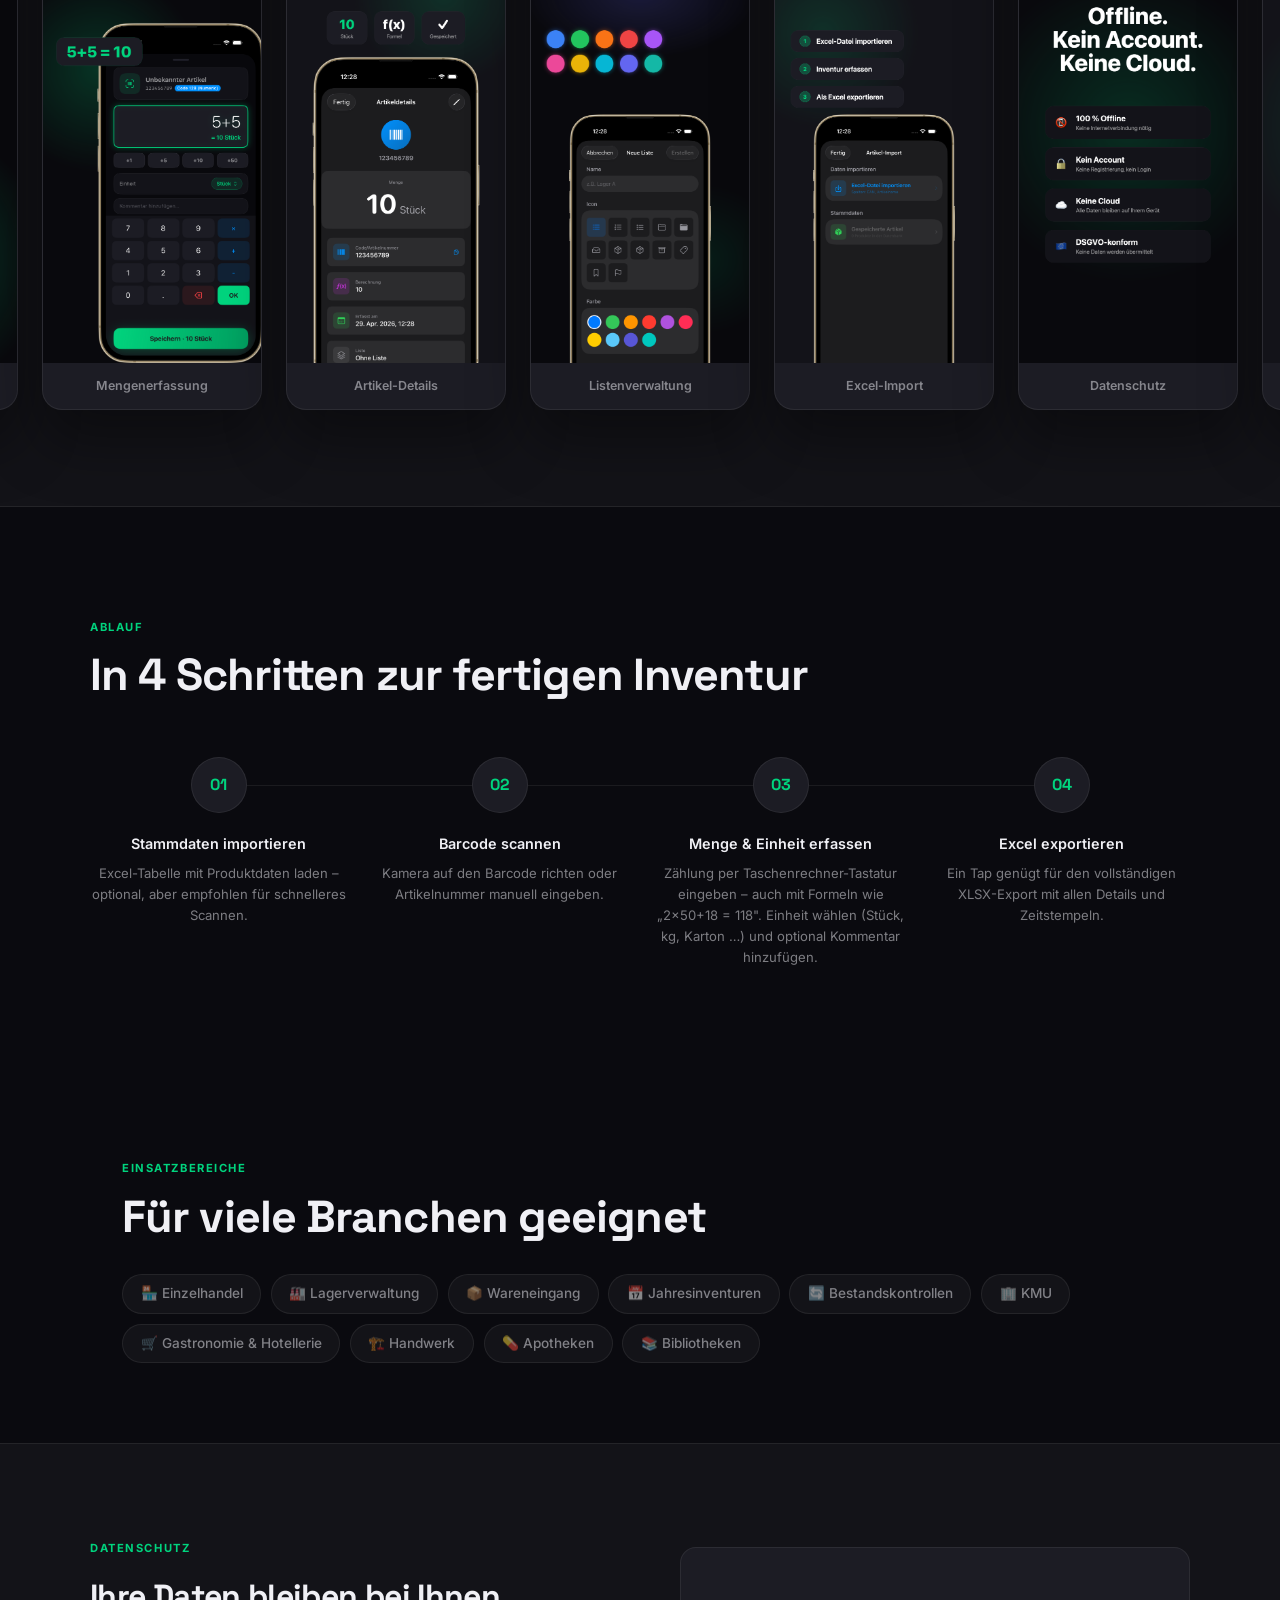
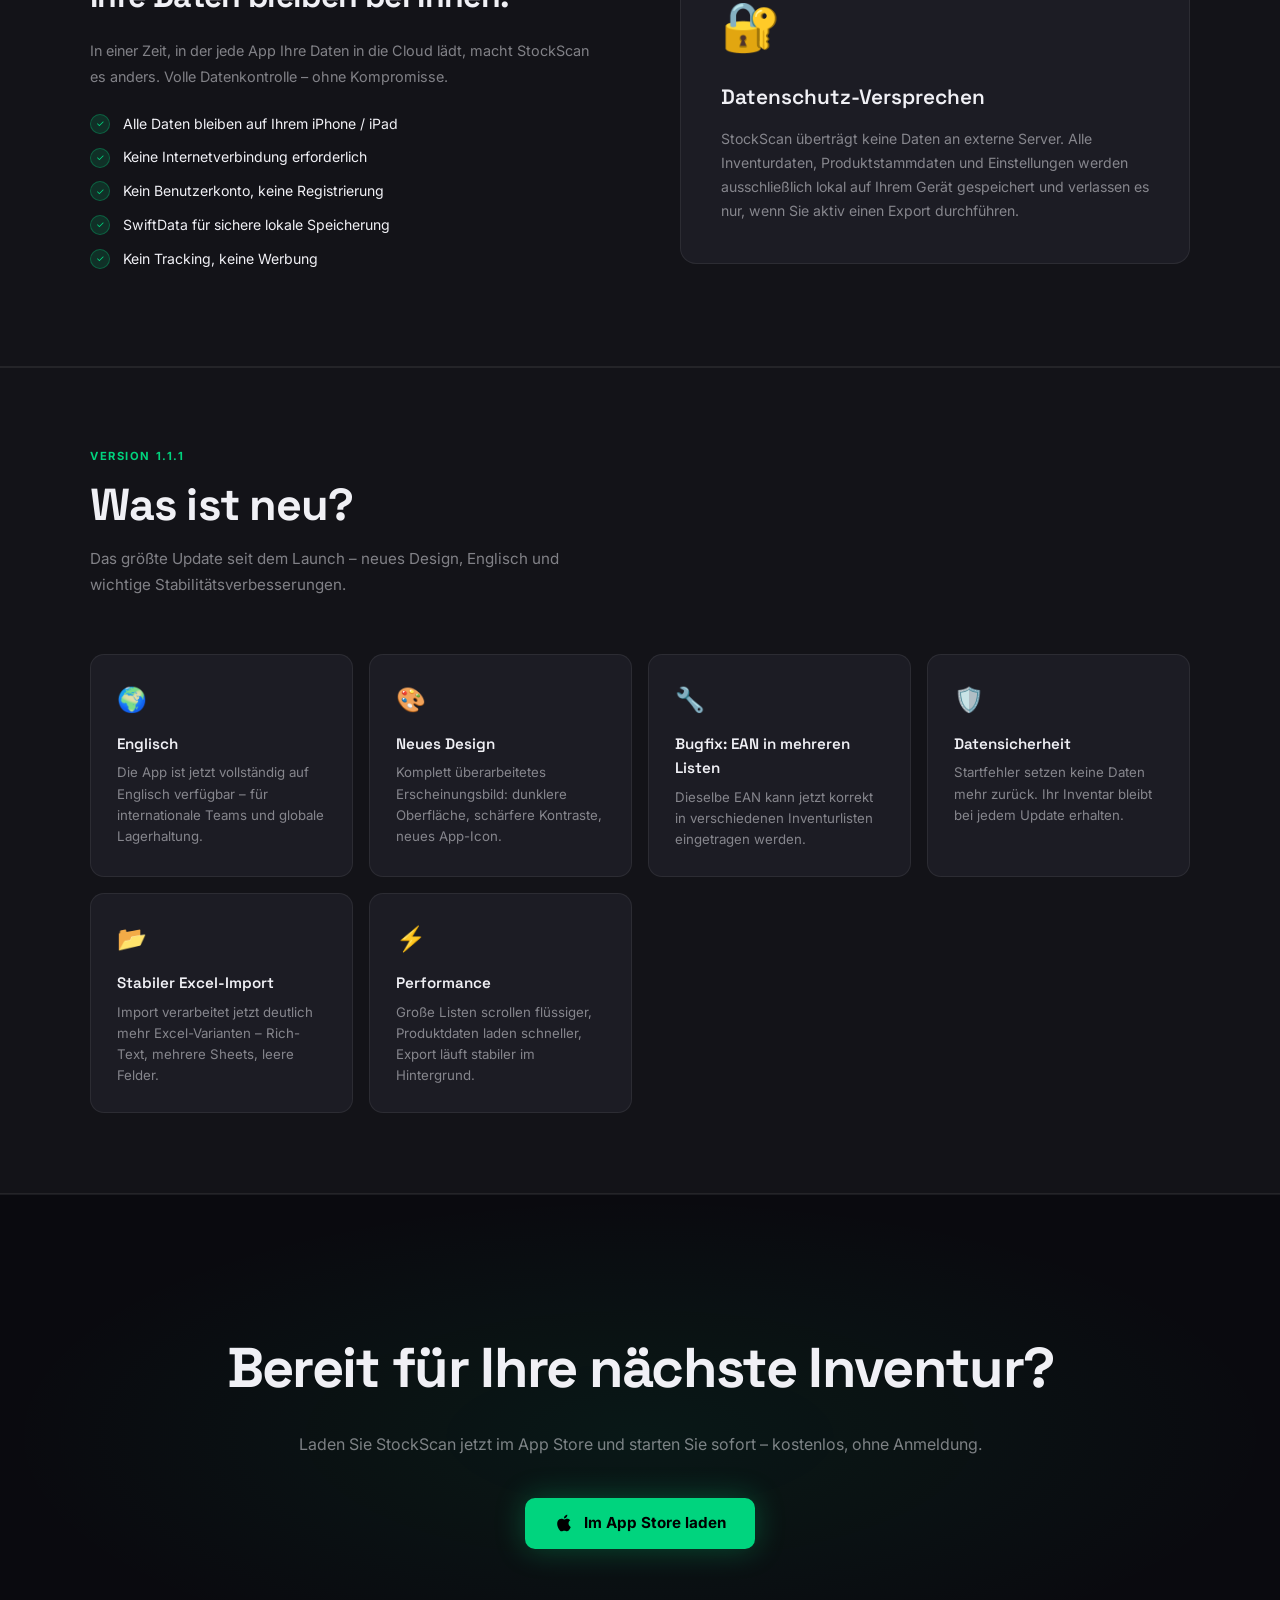
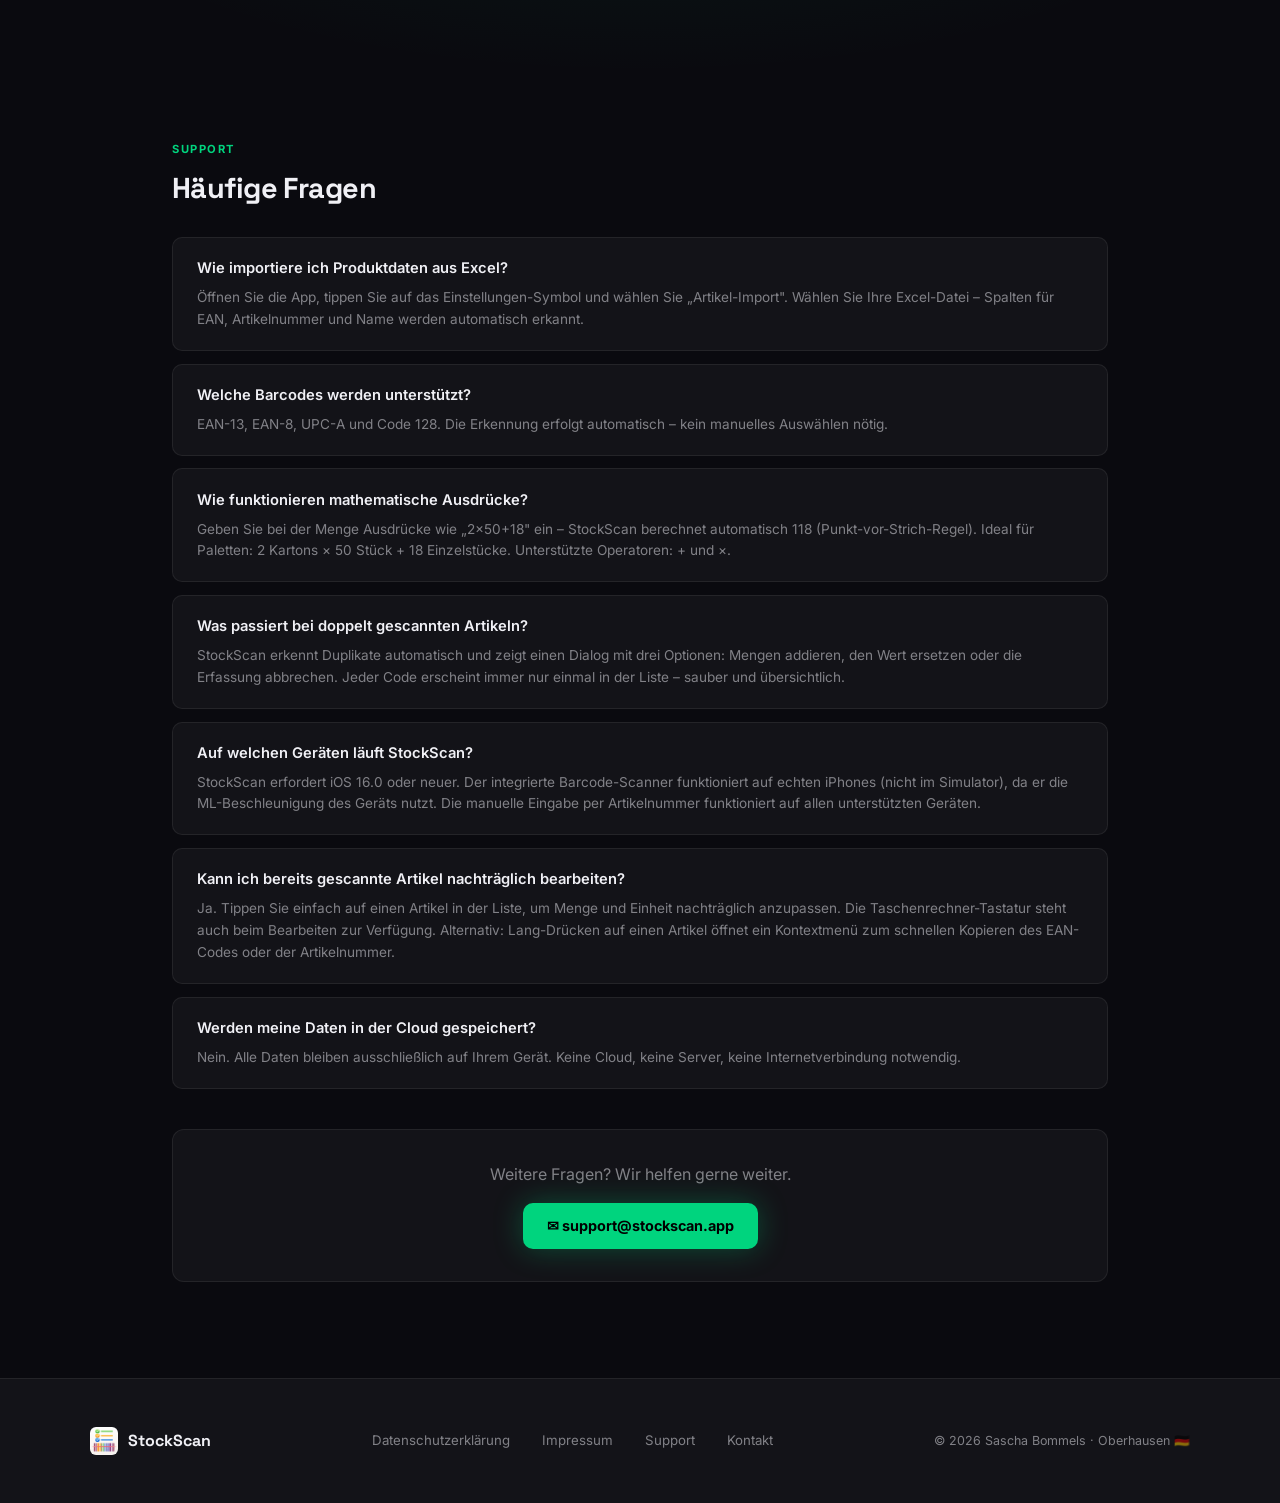
==== commit f1a5592e: "Update website: new screenshots, v1.1.1 design, English language support - Replace all old screensho" ====
--- a/index.html
+++ b/index.html
@@ -15,8 +15,8 @@
       --surface: #131318;
       --surface2: #1c1c24;
       --border: rgba(255,255,255,0.07);
-      --green: #2ecc71;
-      --green-dim: rgba(46,204,113,0.15);
+      --green: #00D47E;
+      --green-dim: rgba(0,212,126,0.15);
       --blue: #3b9eff;
       --blue-dim: rgba(59,158,255,0.12);
       --text: #f0f0f5;
@@ -78,7 +78,7 @@
     .badge {
       display: inline-flex; align-items: center; gap: 0.5rem;
       background: var(--green-dim);
-      border: 1px solid rgba(46,204,113,0.3);
+      border: 1px solid rgba(0,212,126,0.3);
       color: var(--green);
       padding: 0.35rem 0.9rem; border-radius: 20px;
       font-size: 0.75rem; font-weight: 600; letter-spacing: 0.06em;
@@ -111,9 +111,9 @@
       text-decoration: none;
       display: inline-flex; align-items: center; gap: 0.6rem;
       transition: all 0.2s;
-      box-shadow: 0 0 30px rgba(46,204,113,0.3);
-    }
-    .btn-primary:hover { opacity: 0.9; transform: translateY(-1px); box-shadow: 0 0 40px rgba(46,204,113,0.45); }
+      box-shadow: 0 0 30px rgba(0,212,126,0.3);
+    }
+    .btn-primary:hover { opacity: 0.9; transform: translateY(-1px); box-shadow: 0 0 40px rgba(0,212,126,0.45); }
 
     .btn-ghost {
       color: var(--muted); font-size: 0.9rem;
@@ -197,7 +197,7 @@
     .feature-icon {
       width: 44px; height: 44px;
       background: var(--green-dim);
-      border: 1px solid rgba(46,204,113,0.2);
+      border: 1px solid rgba(0,212,126,0.2);
       border-radius: 10px;
       display: flex; align-items: center; justify-content: center;
       font-size: 1.2rem; margin-bottom: 1.1rem;
@@ -304,7 +304,7 @@
     .privacy-points li .check {
       width: 20px; height: 20px; flex-shrink: 0;
       background: var(--green-dim);
-      border: 1px solid rgba(46,204,113,0.3);
+      border: 1px solid rgba(0,212,126,0.3);
       border-radius: 50%;
       display: flex; align-items: center; justify-content: center;
       font-size: 0.6rem; color: var(--green);
@@ -336,7 +336,7 @@
     /* ── CTA ── */
     .cta-section {
       text-align: center; padding: 8rem 2rem;
-      background: radial-gradient(ellipse at center, rgba(46,204,113,0.07) 0%, transparent 70%);
+      background: radial-gradient(ellipse at center, rgba(0,212,126,0.07) 0%, transparent 70%);
       border-top: 1px solid var(--border);
     }
     .cta-section h2 {
@@ -444,14 +444,14 @@
 <section>
   <div class="hero">
     <div class="hero-content">
-      <div class="badge animate">Jetzt im App Store</div>
+      <div class="badge animate">Neu in v1.1.1 – Jetzt auf Englisch</div>
       <h1 class="animate d1">
         Inventur.<br/>
         <span class="green">Schnell.</span><br/>
         <span class="blue">Präzise.</span>
       </h1>
       <p class="hero-sub animate d2">
-        Barcode scannen, Mengen erfassen, Excel-Export – StockScan macht Ihre Inventur zum Kinderspiel. Komplett offline, ohne Registrierung, ohne Kompromisse beim Datenschutz.
+        Barcode scannen, Mengen erfassen, Excel-Export – StockScan macht Ihre Inventur zum Kinderspiel. Komplett offline, ohne Registrierung. Jetzt auf Deutsch und Englisch. beim Datenschutz.
       </p>
       <div class="hero-actions animate d3">
         <a class="btn-primary" href="https://apps.apple.com/de/app/stockscan/id6760256901" target="_blank" rel="noopener" id="download">
@@ -463,16 +463,16 @@
     </div>
     <div class="screens-mosaic animate d2">
       <div class="screen-wrap featured float">
-        <img src="[data-uri]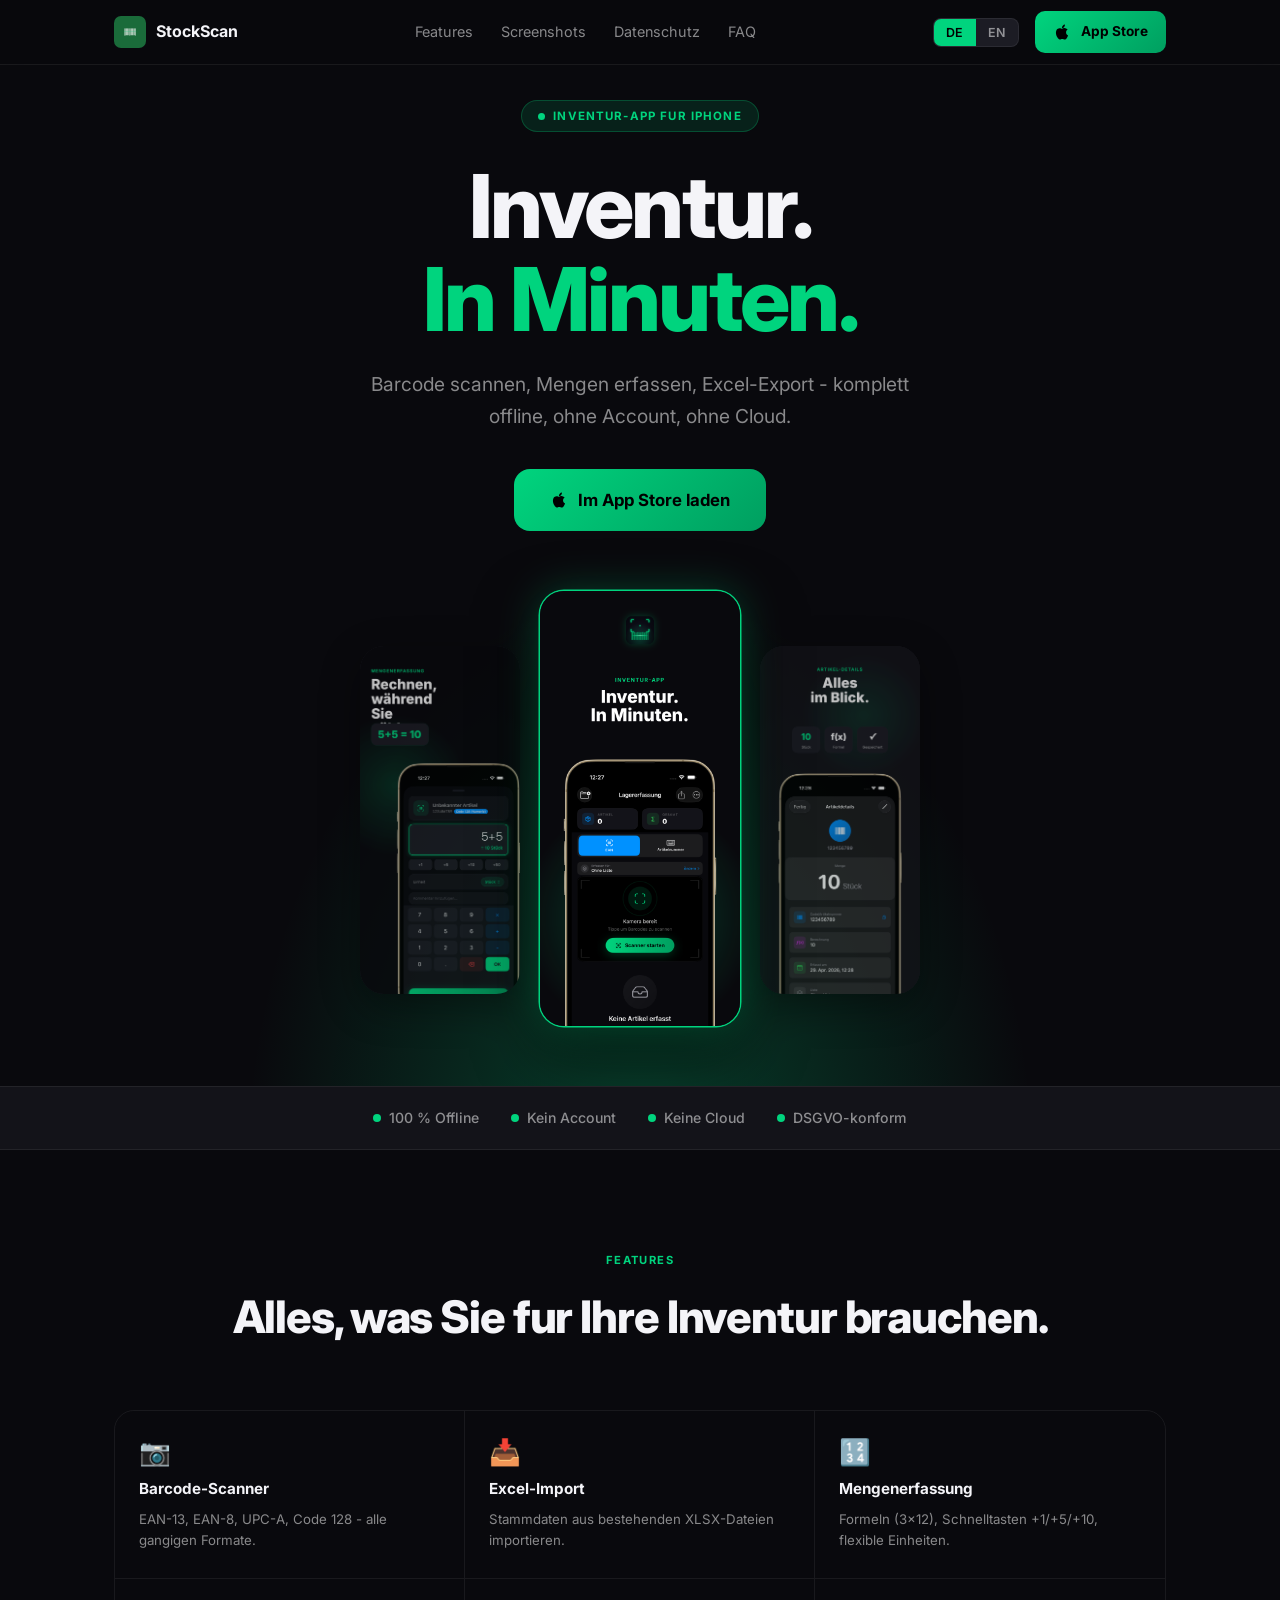
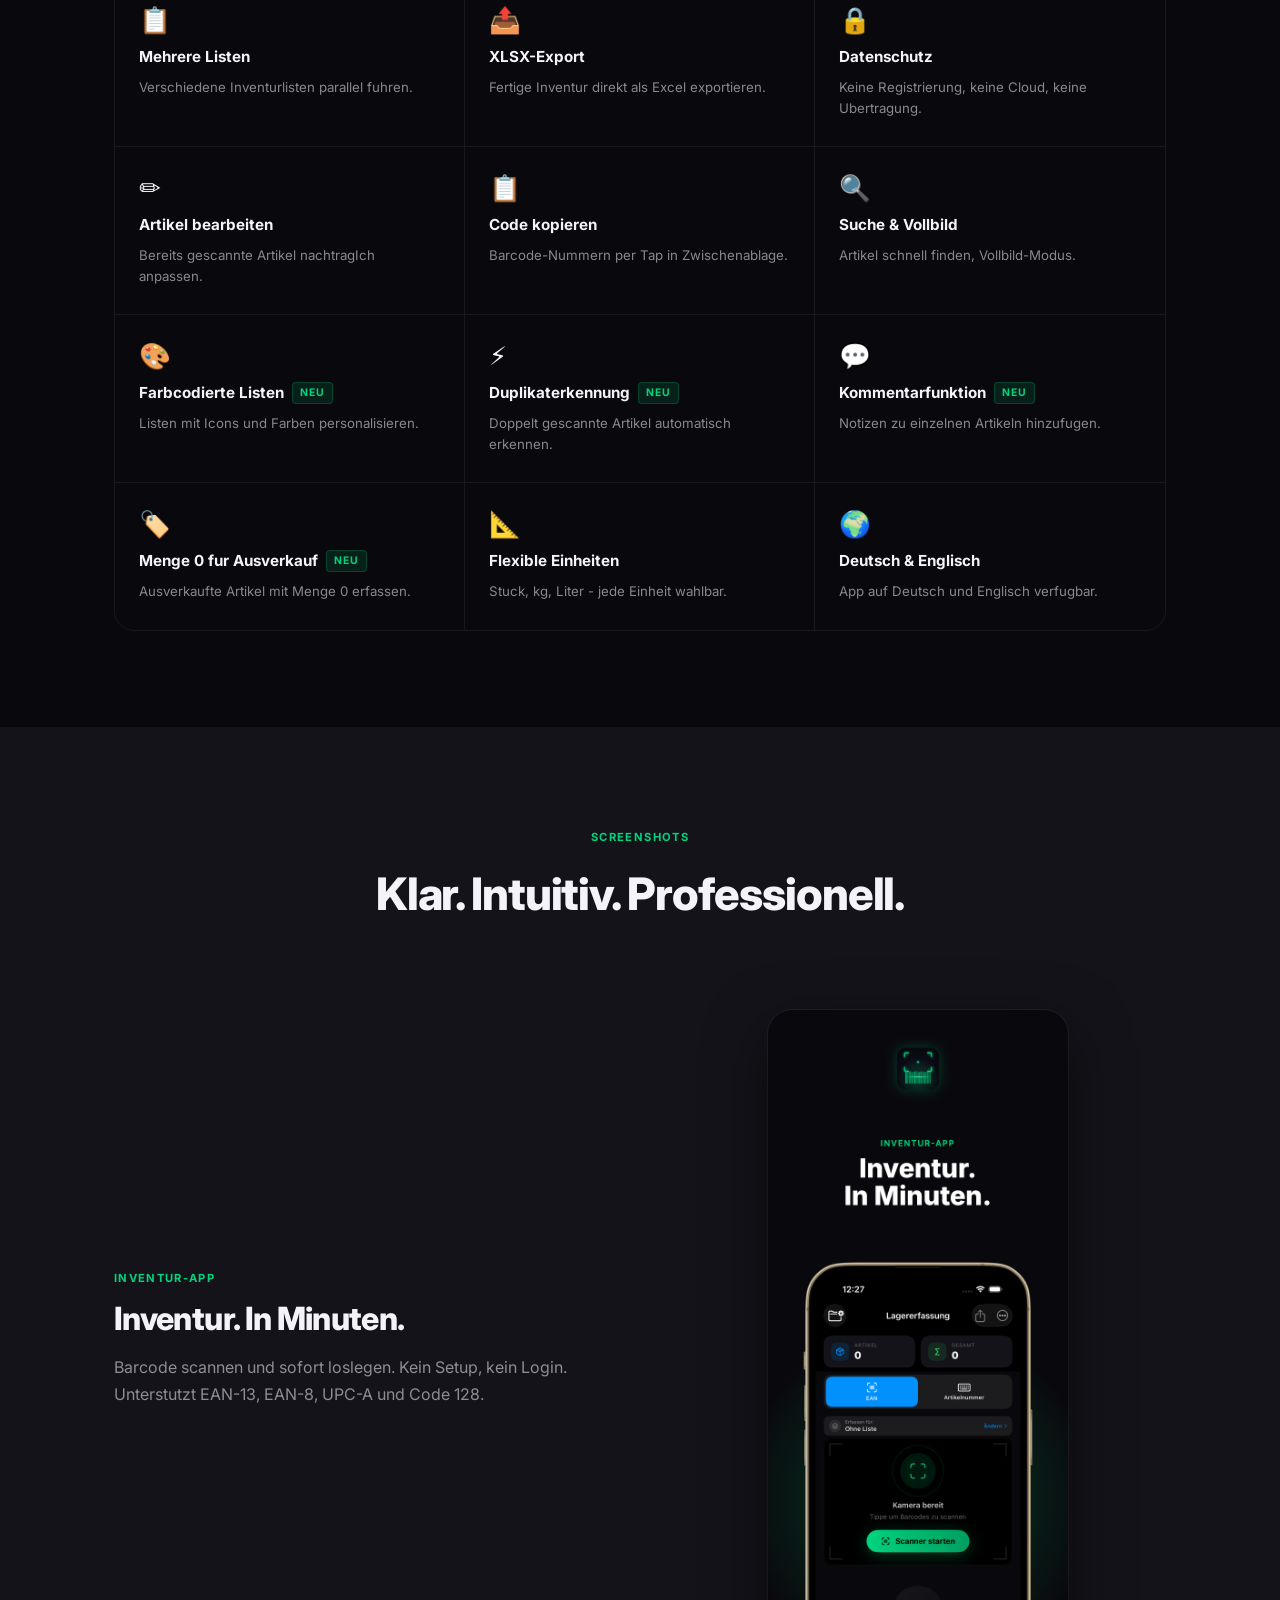
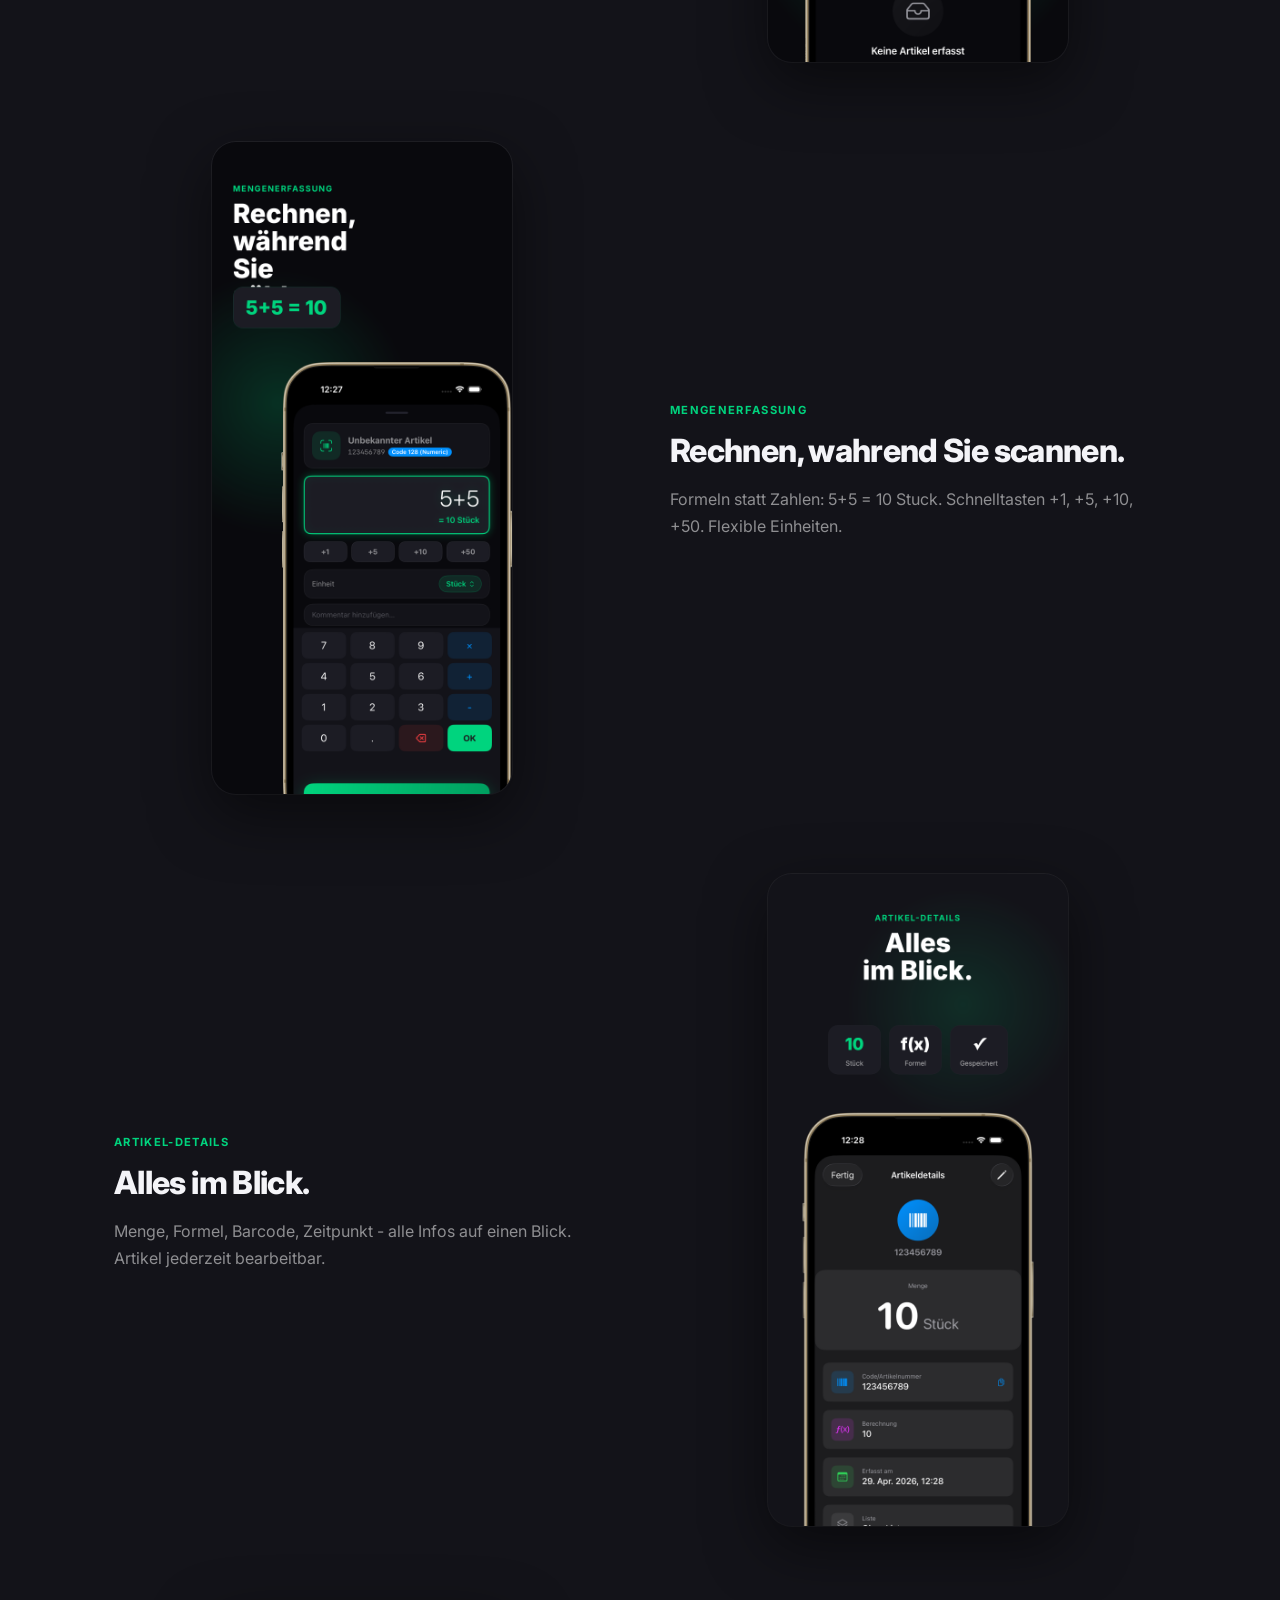
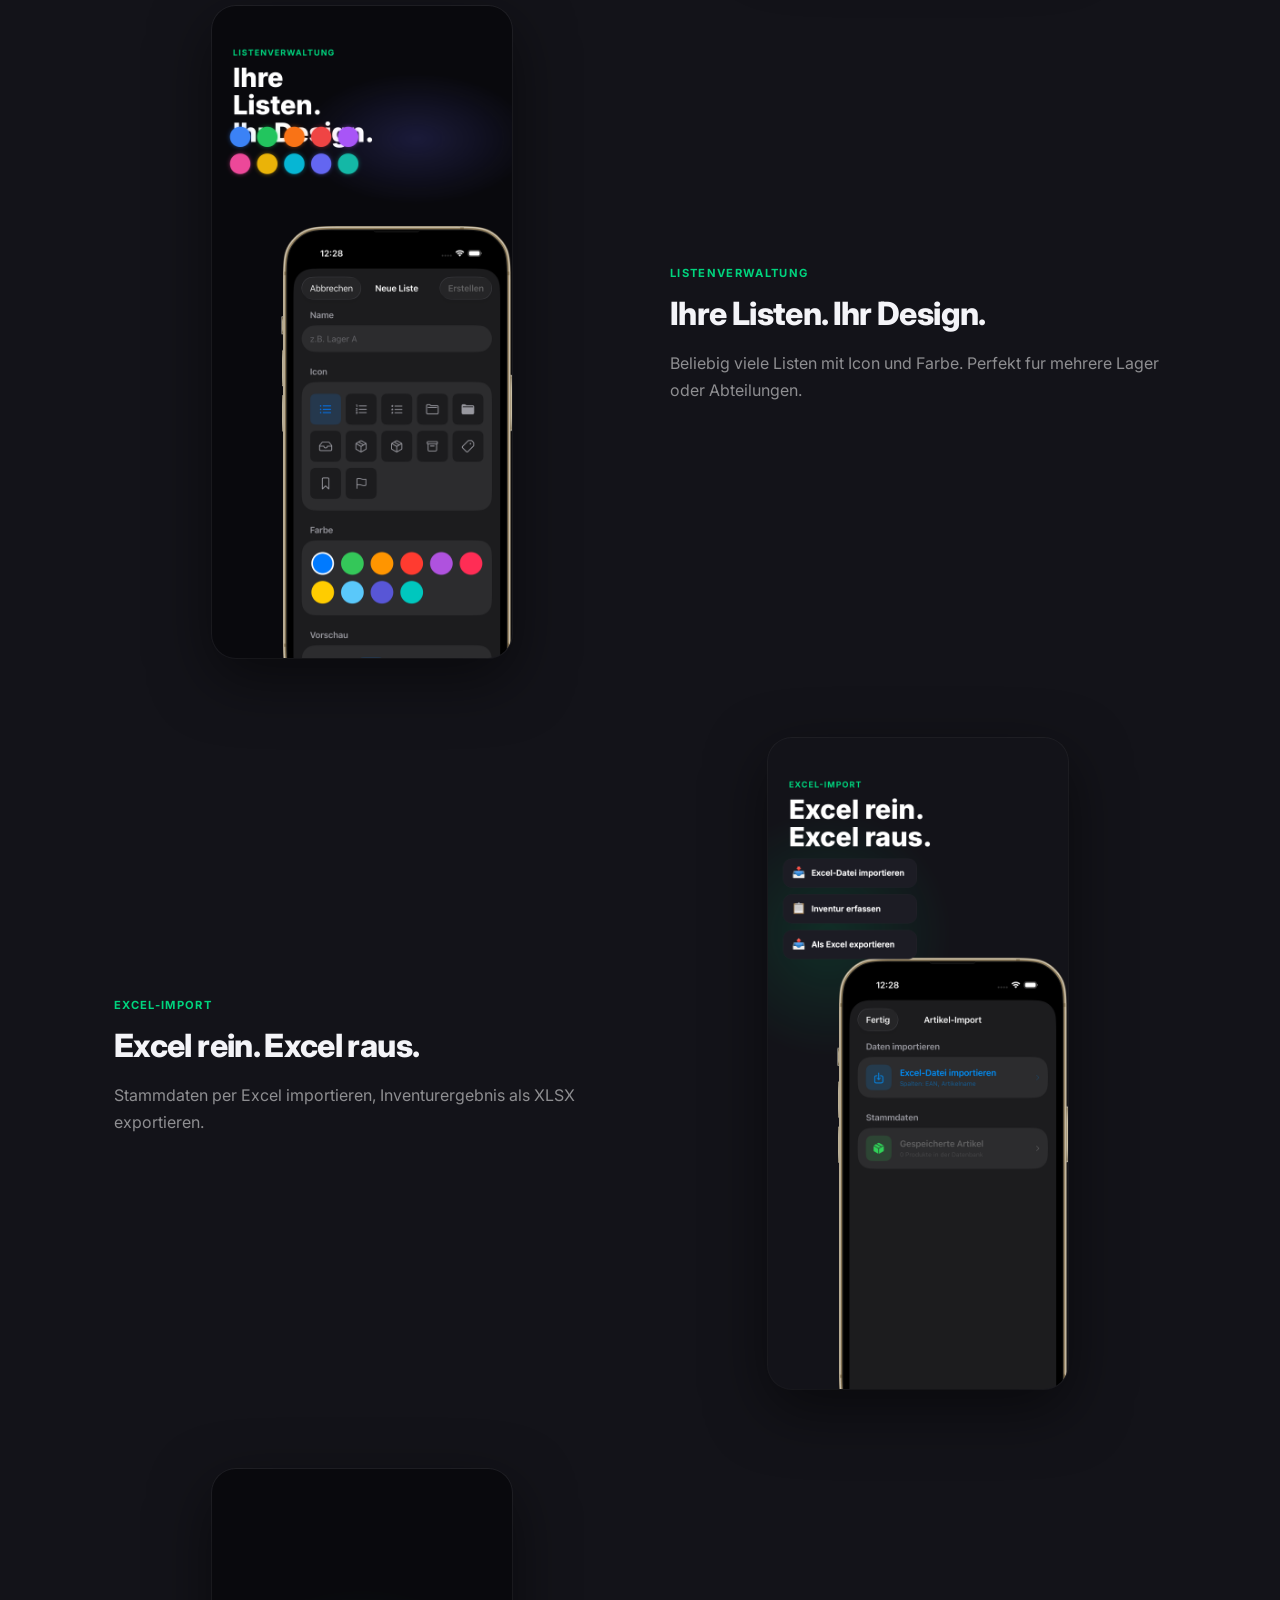
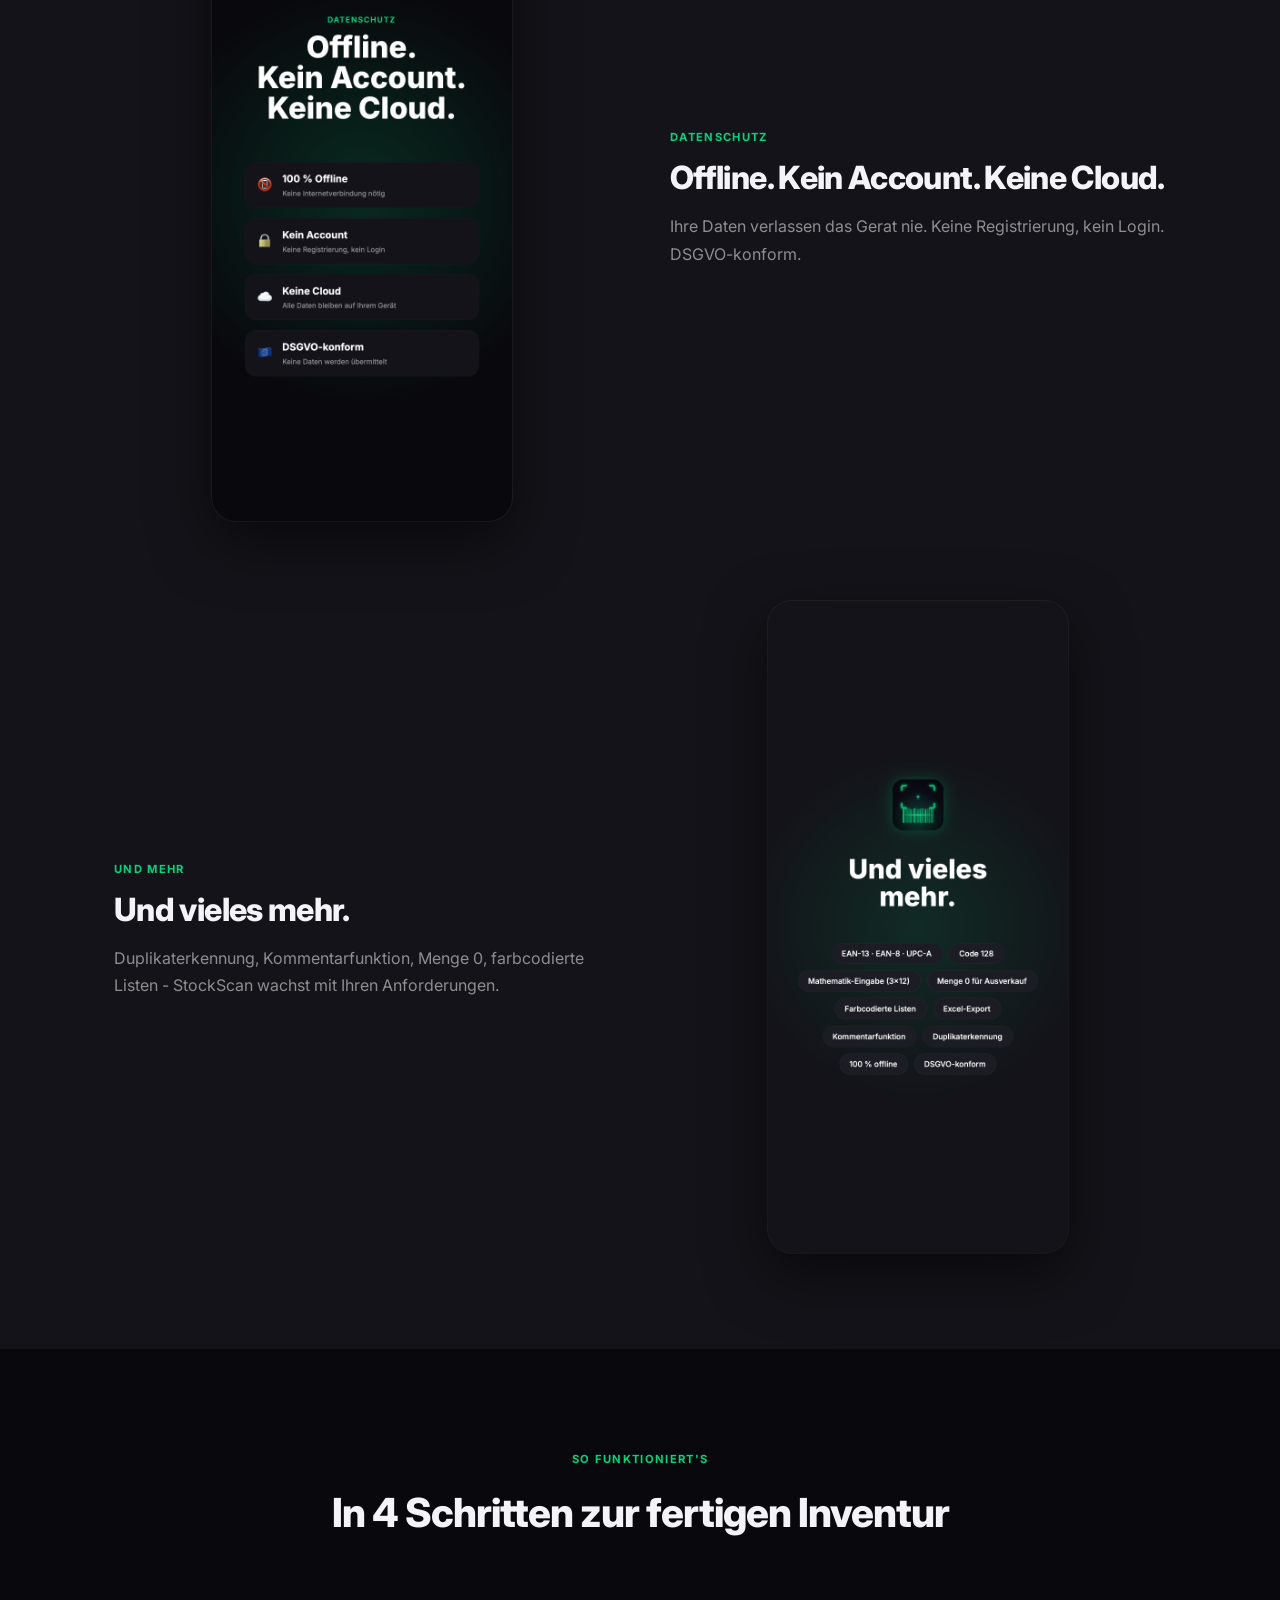
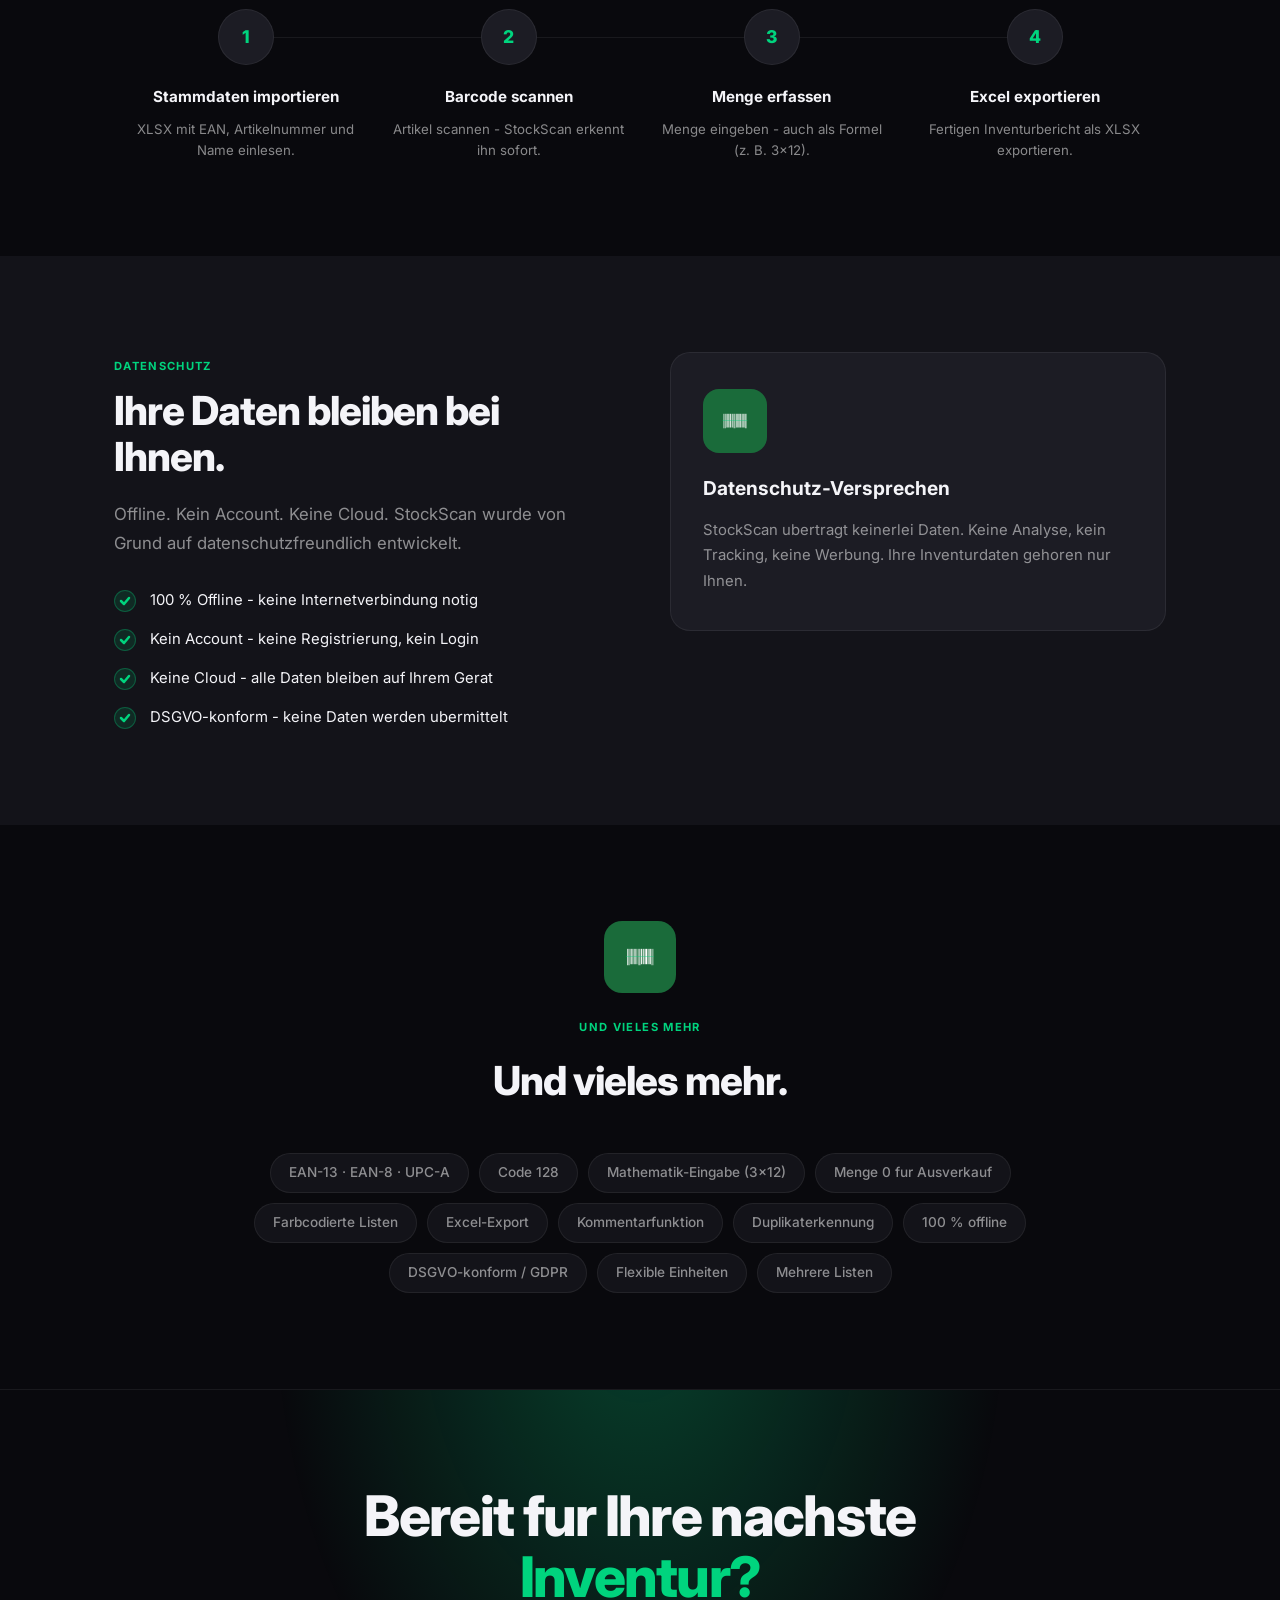
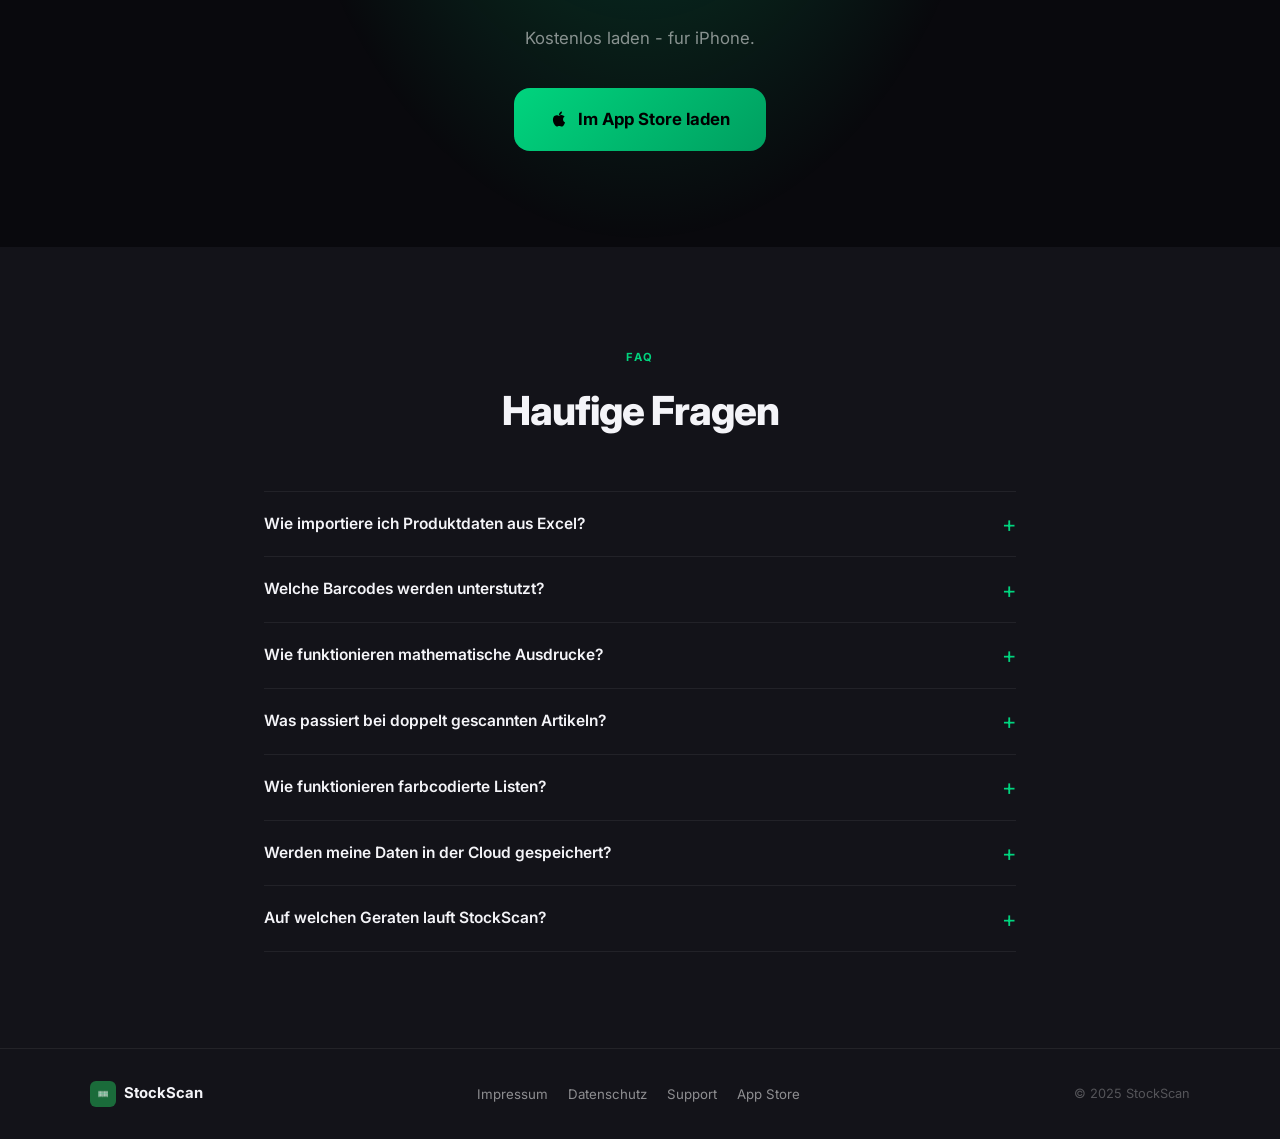
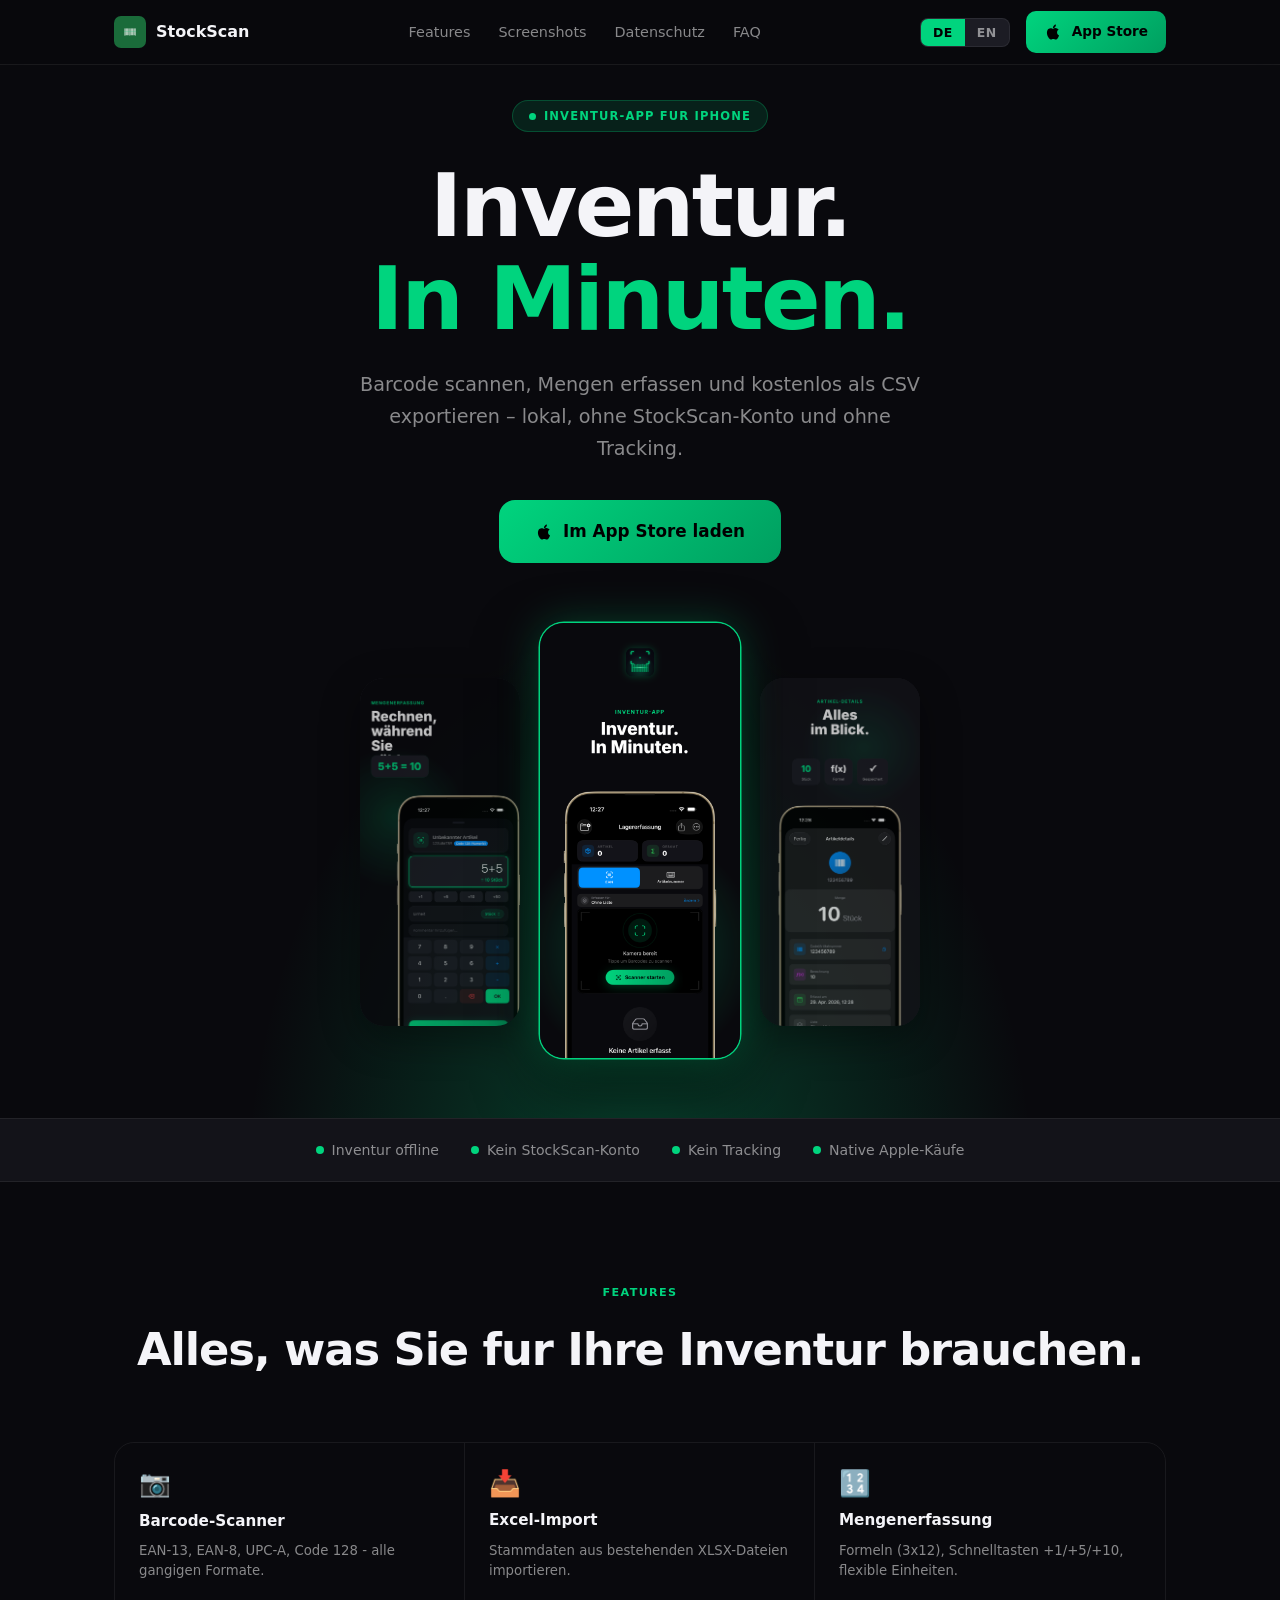
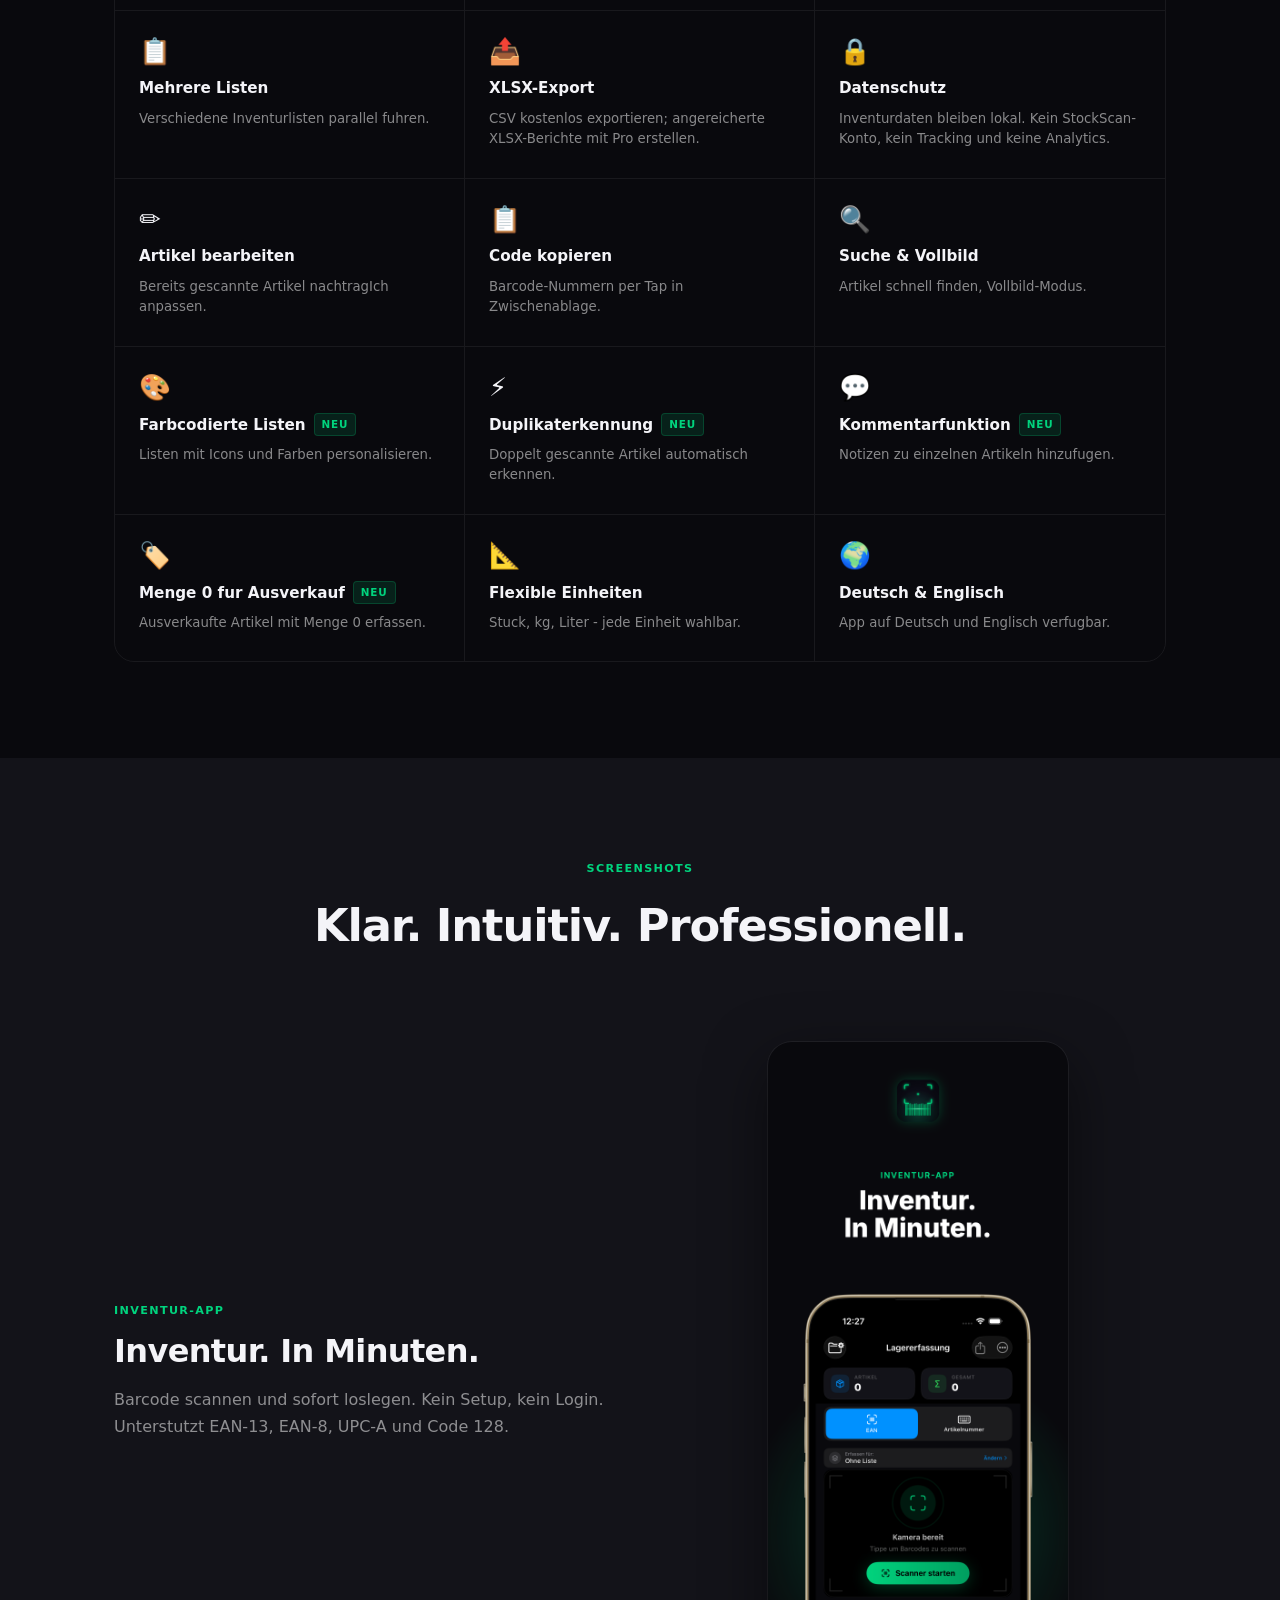
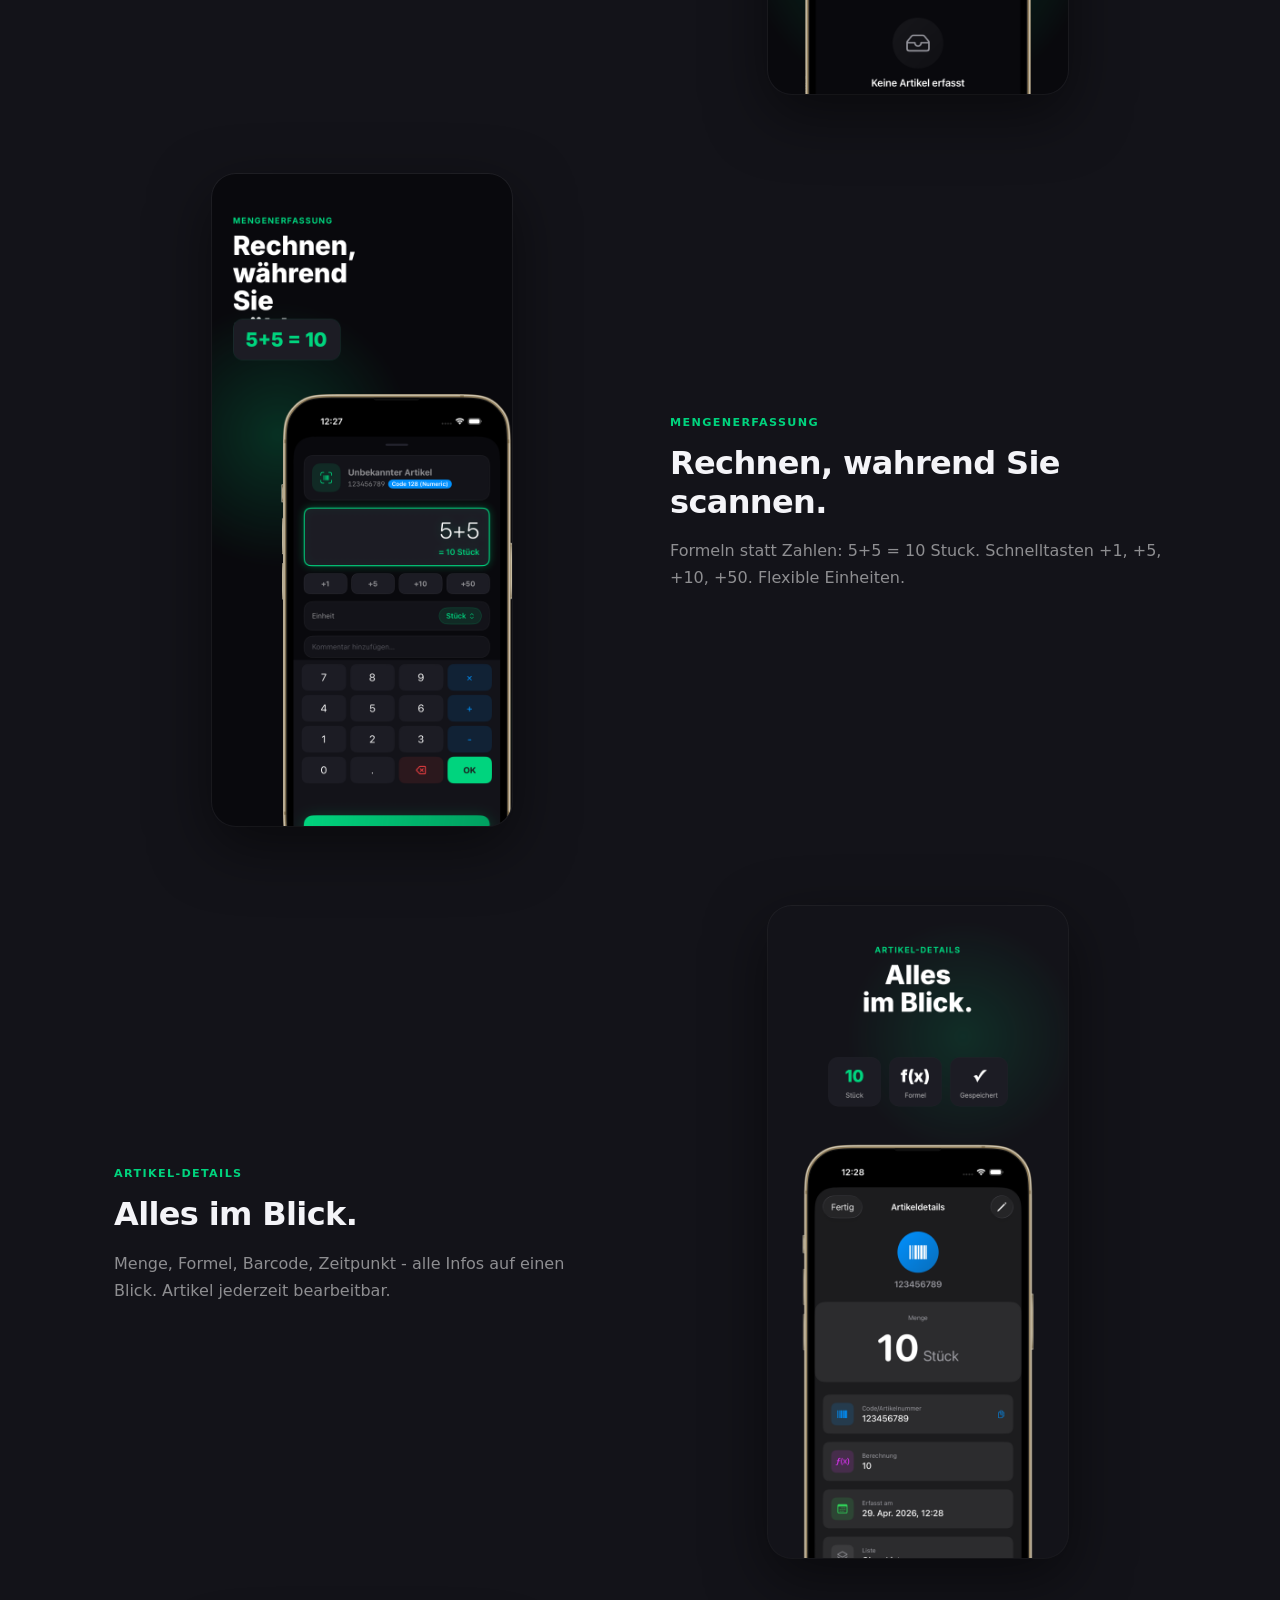
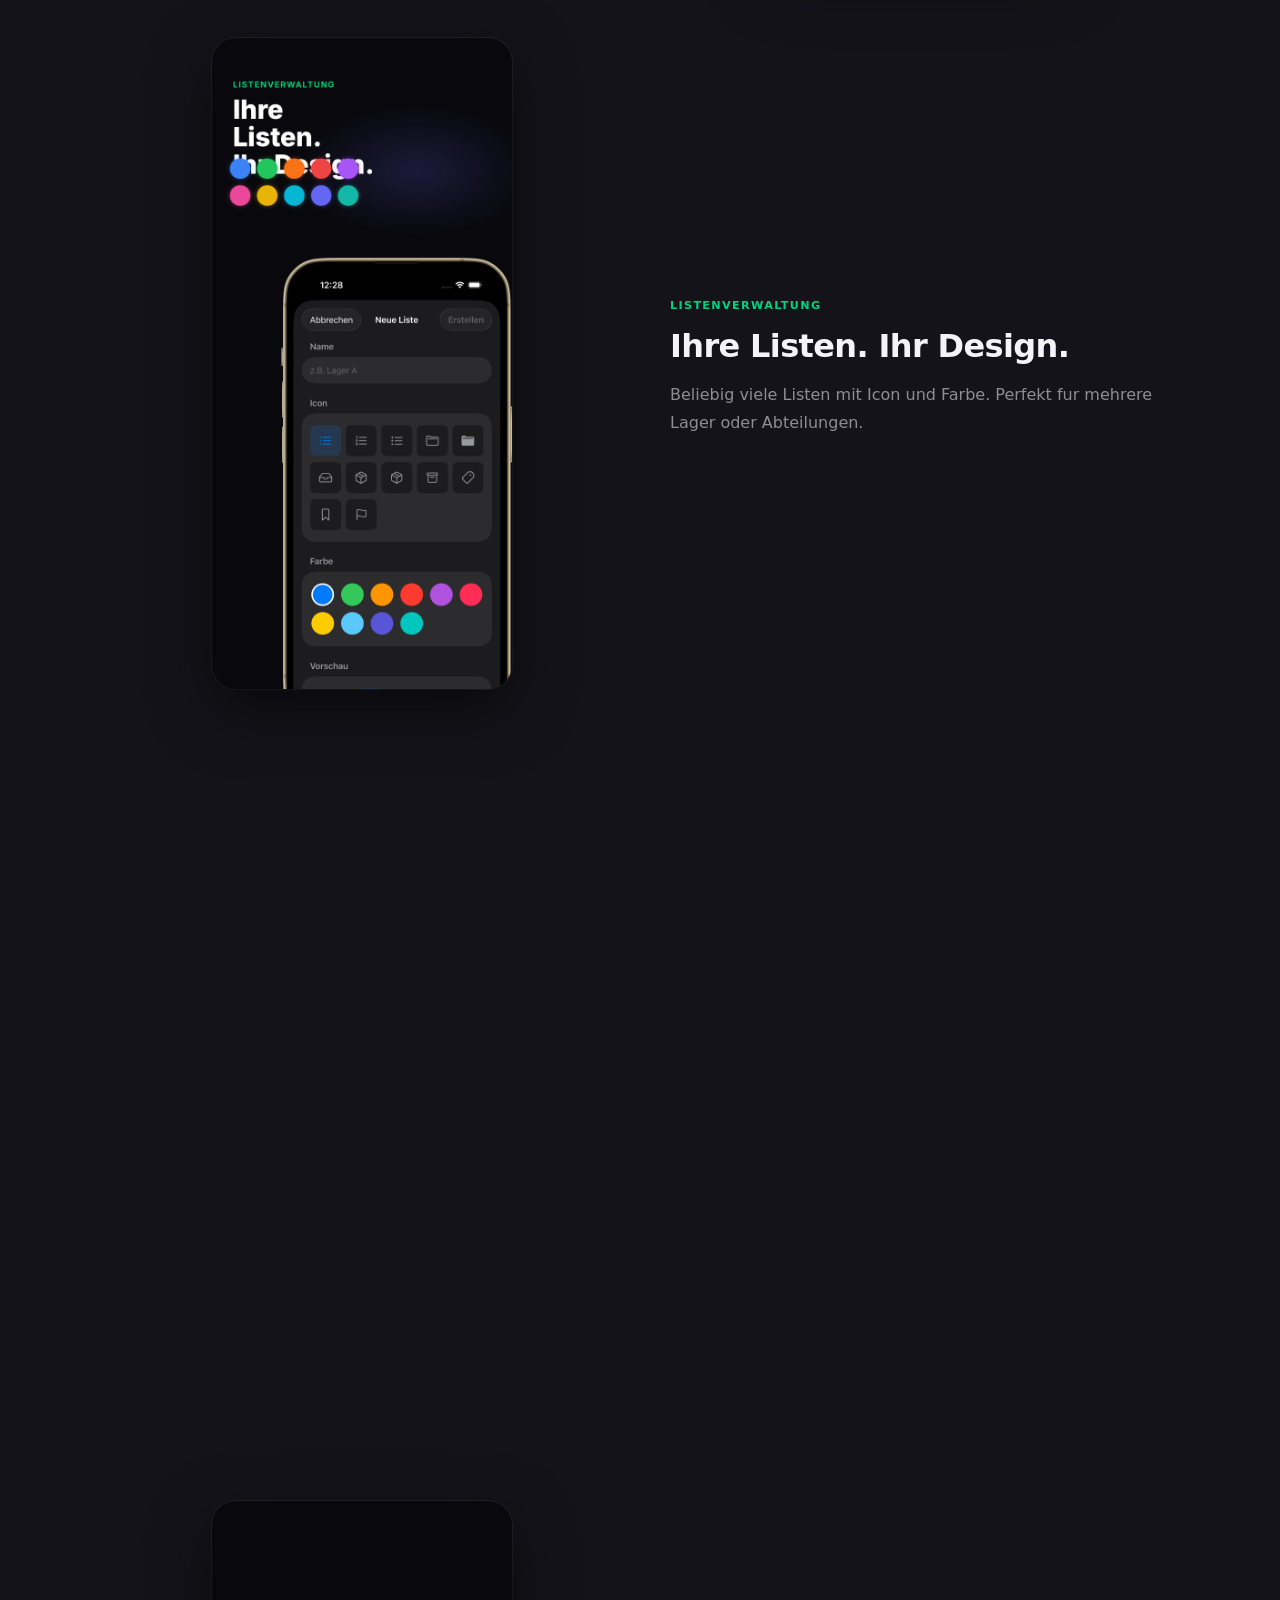
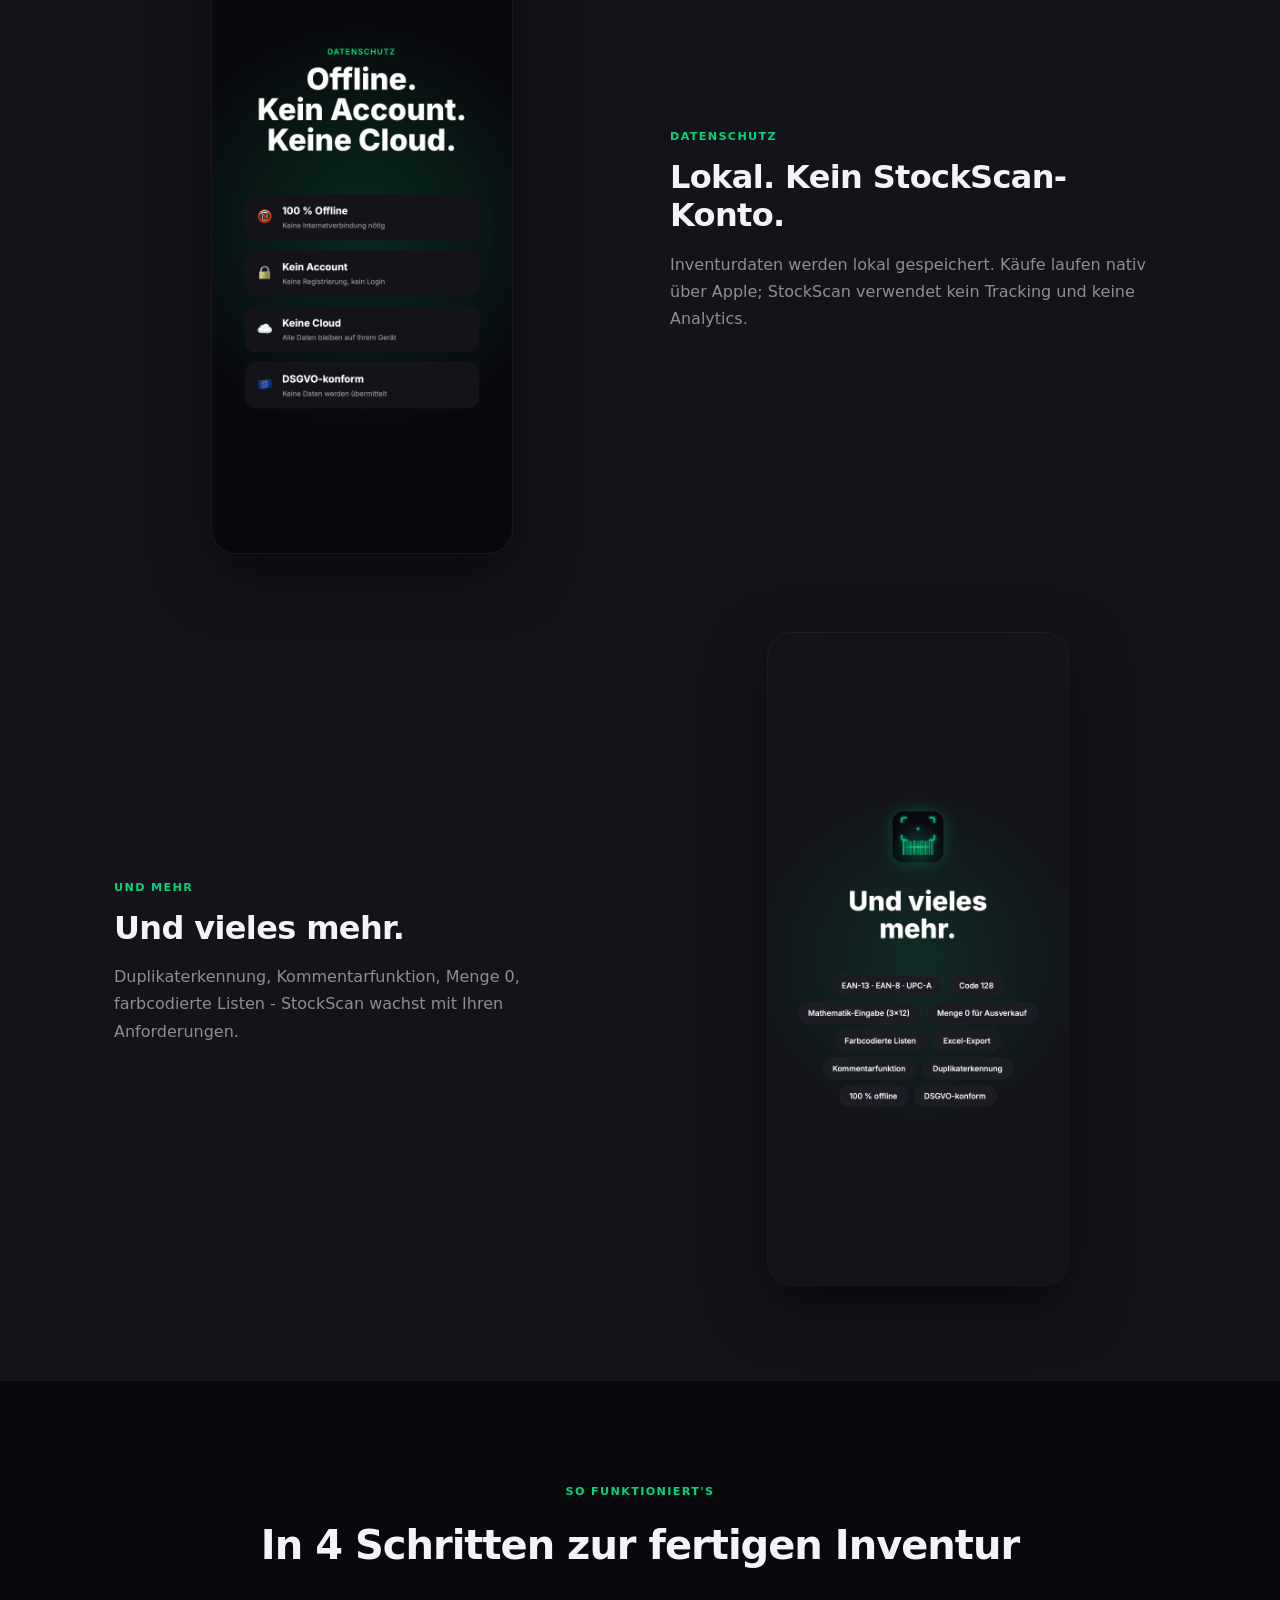
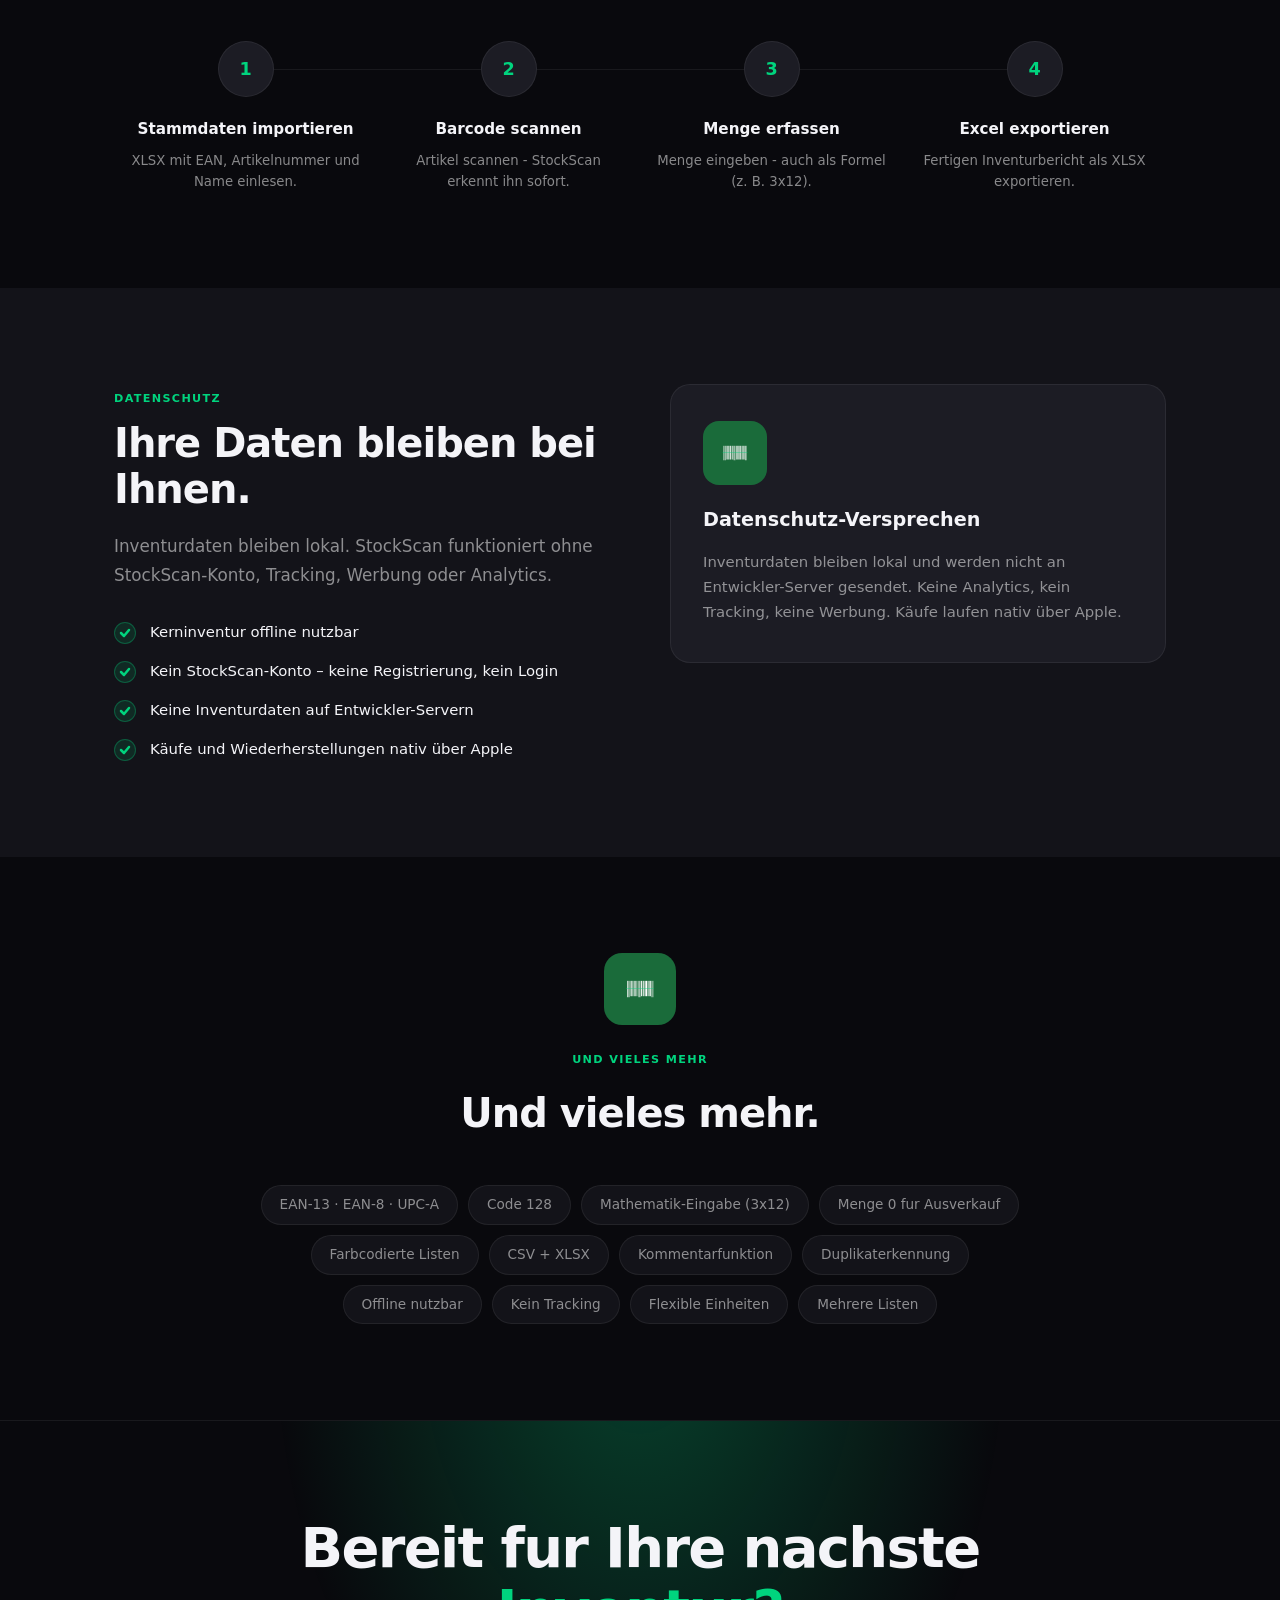
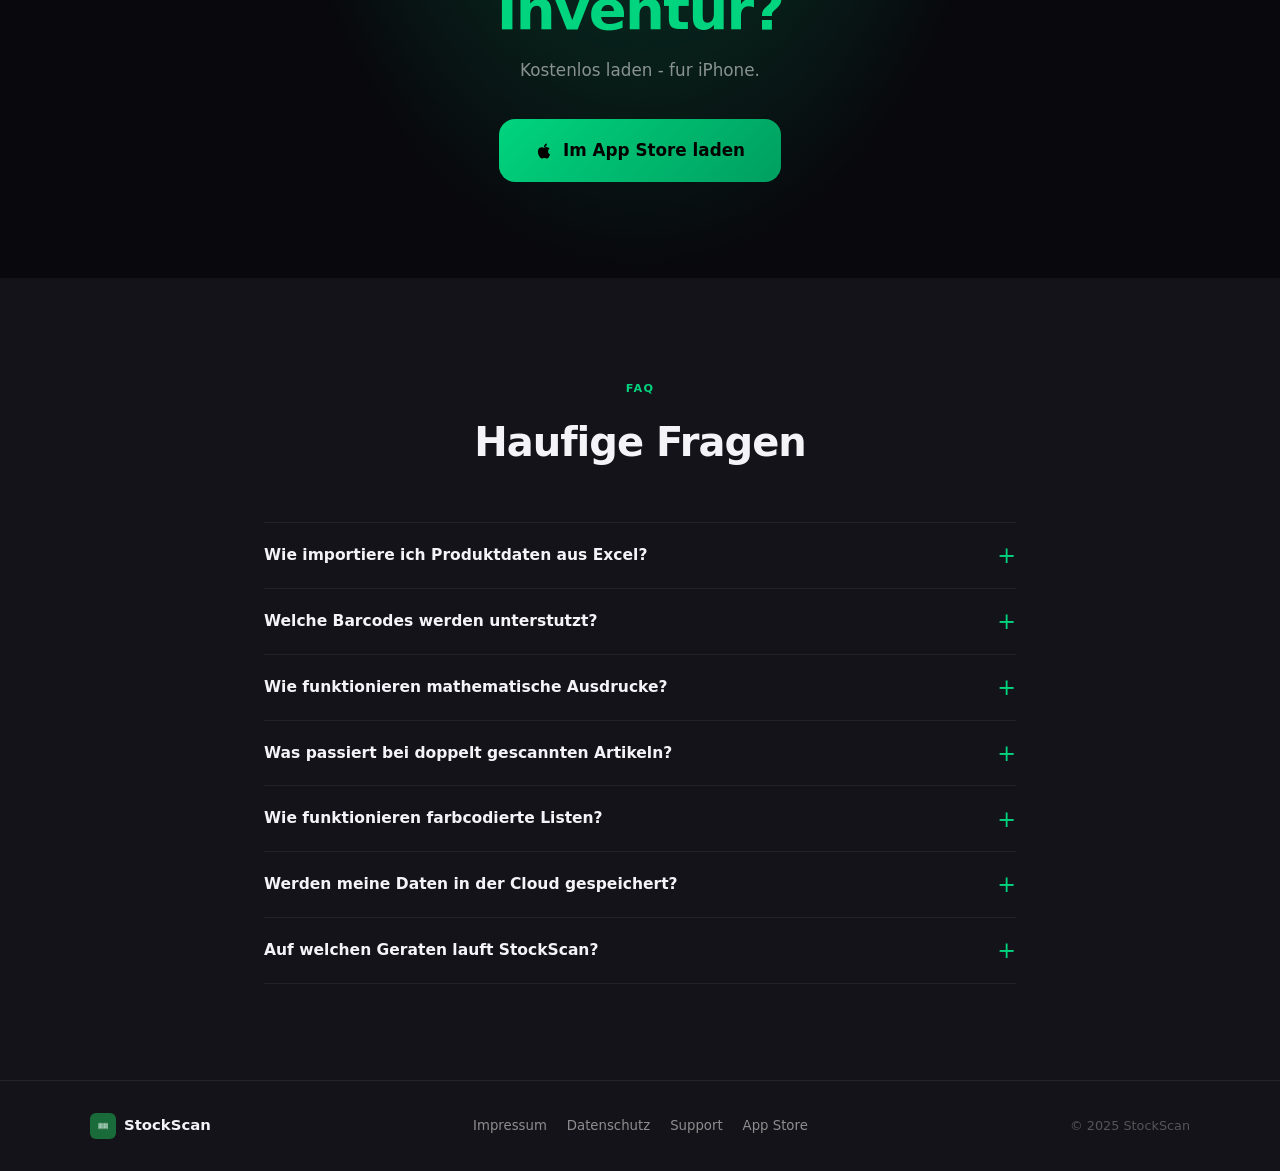
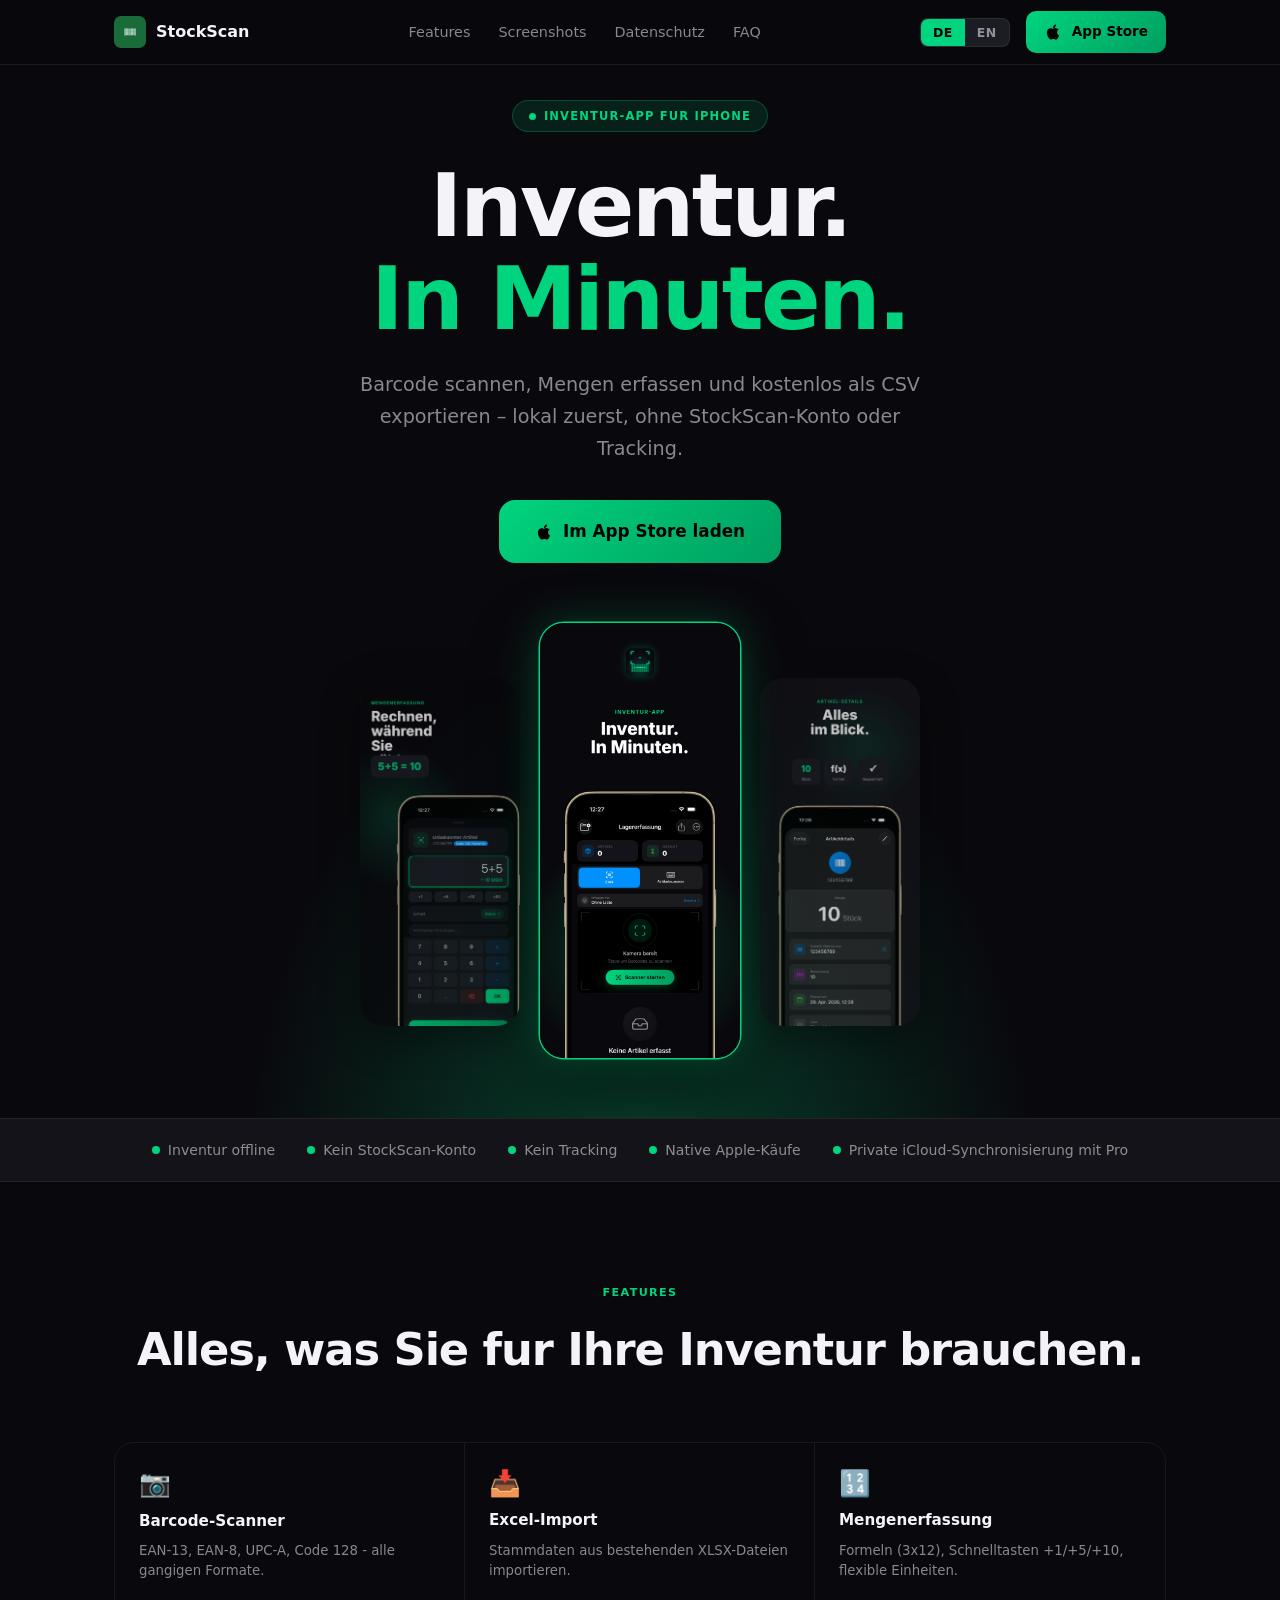
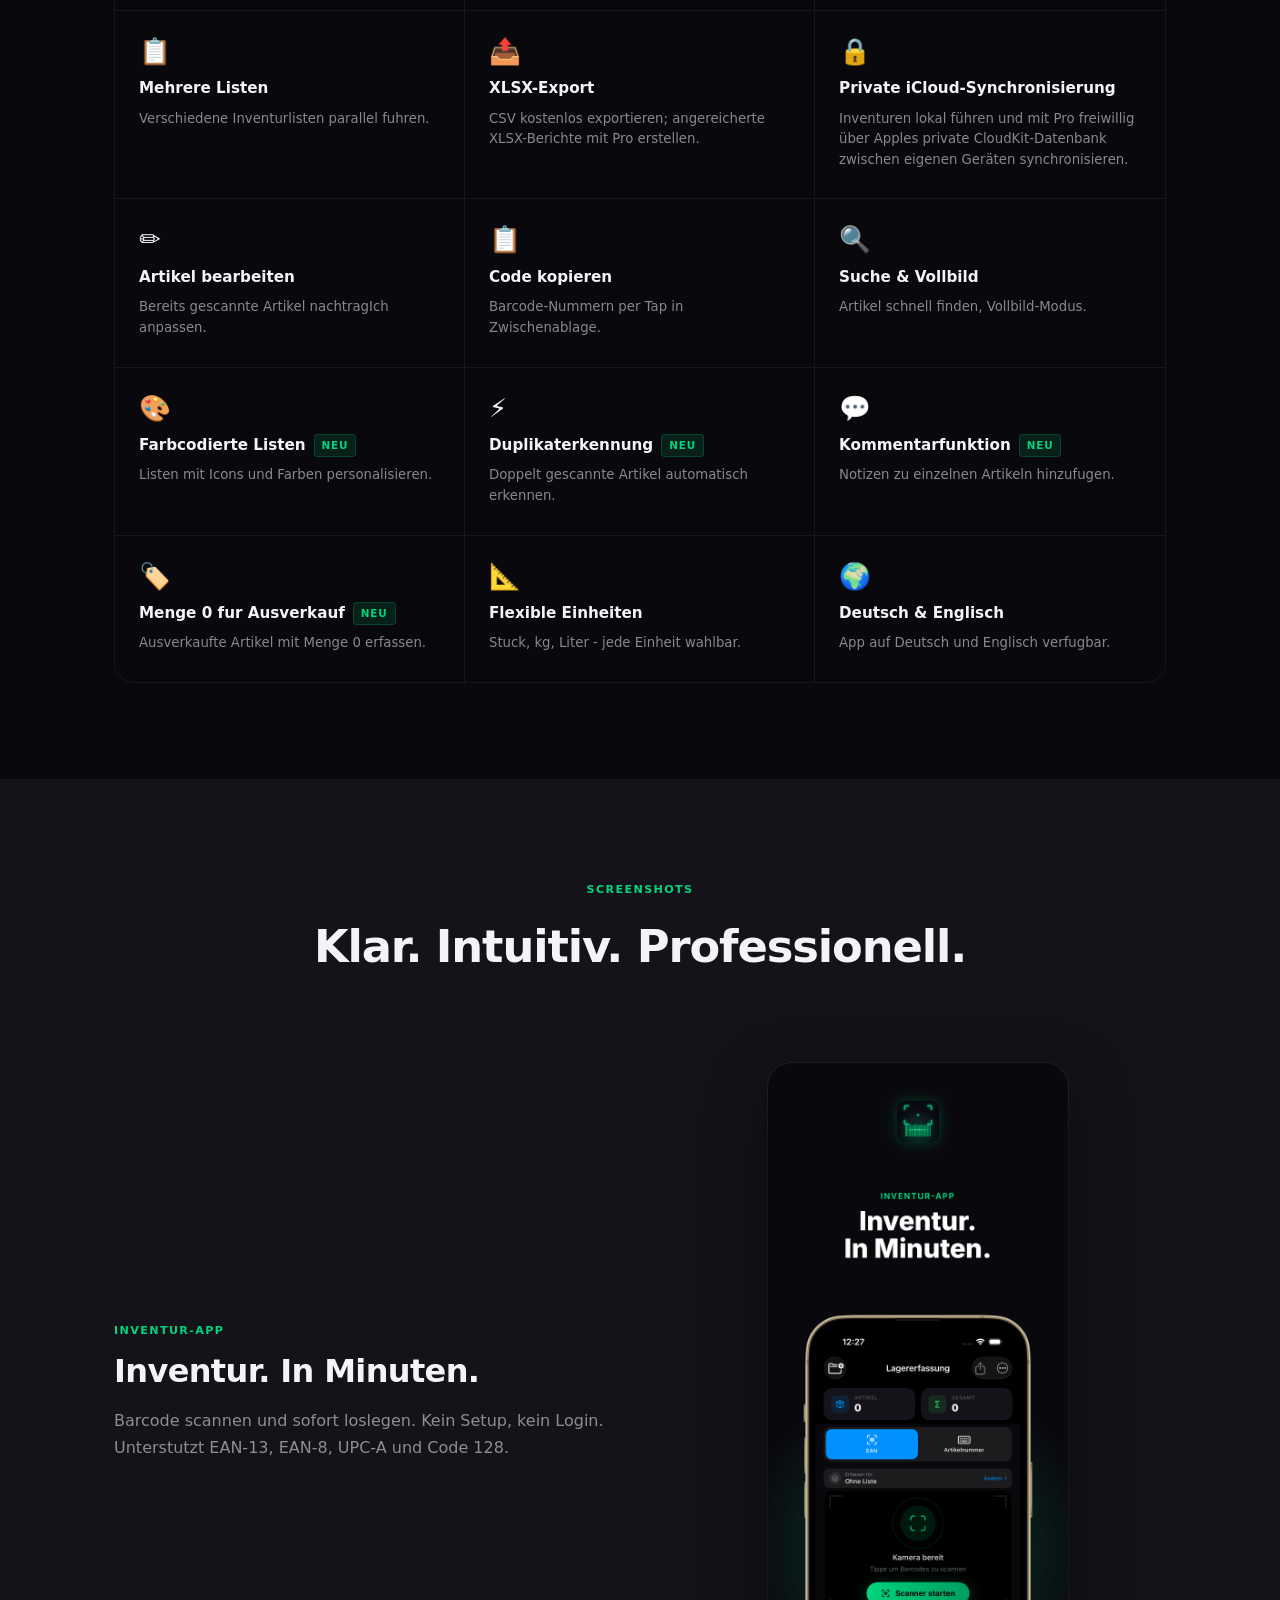
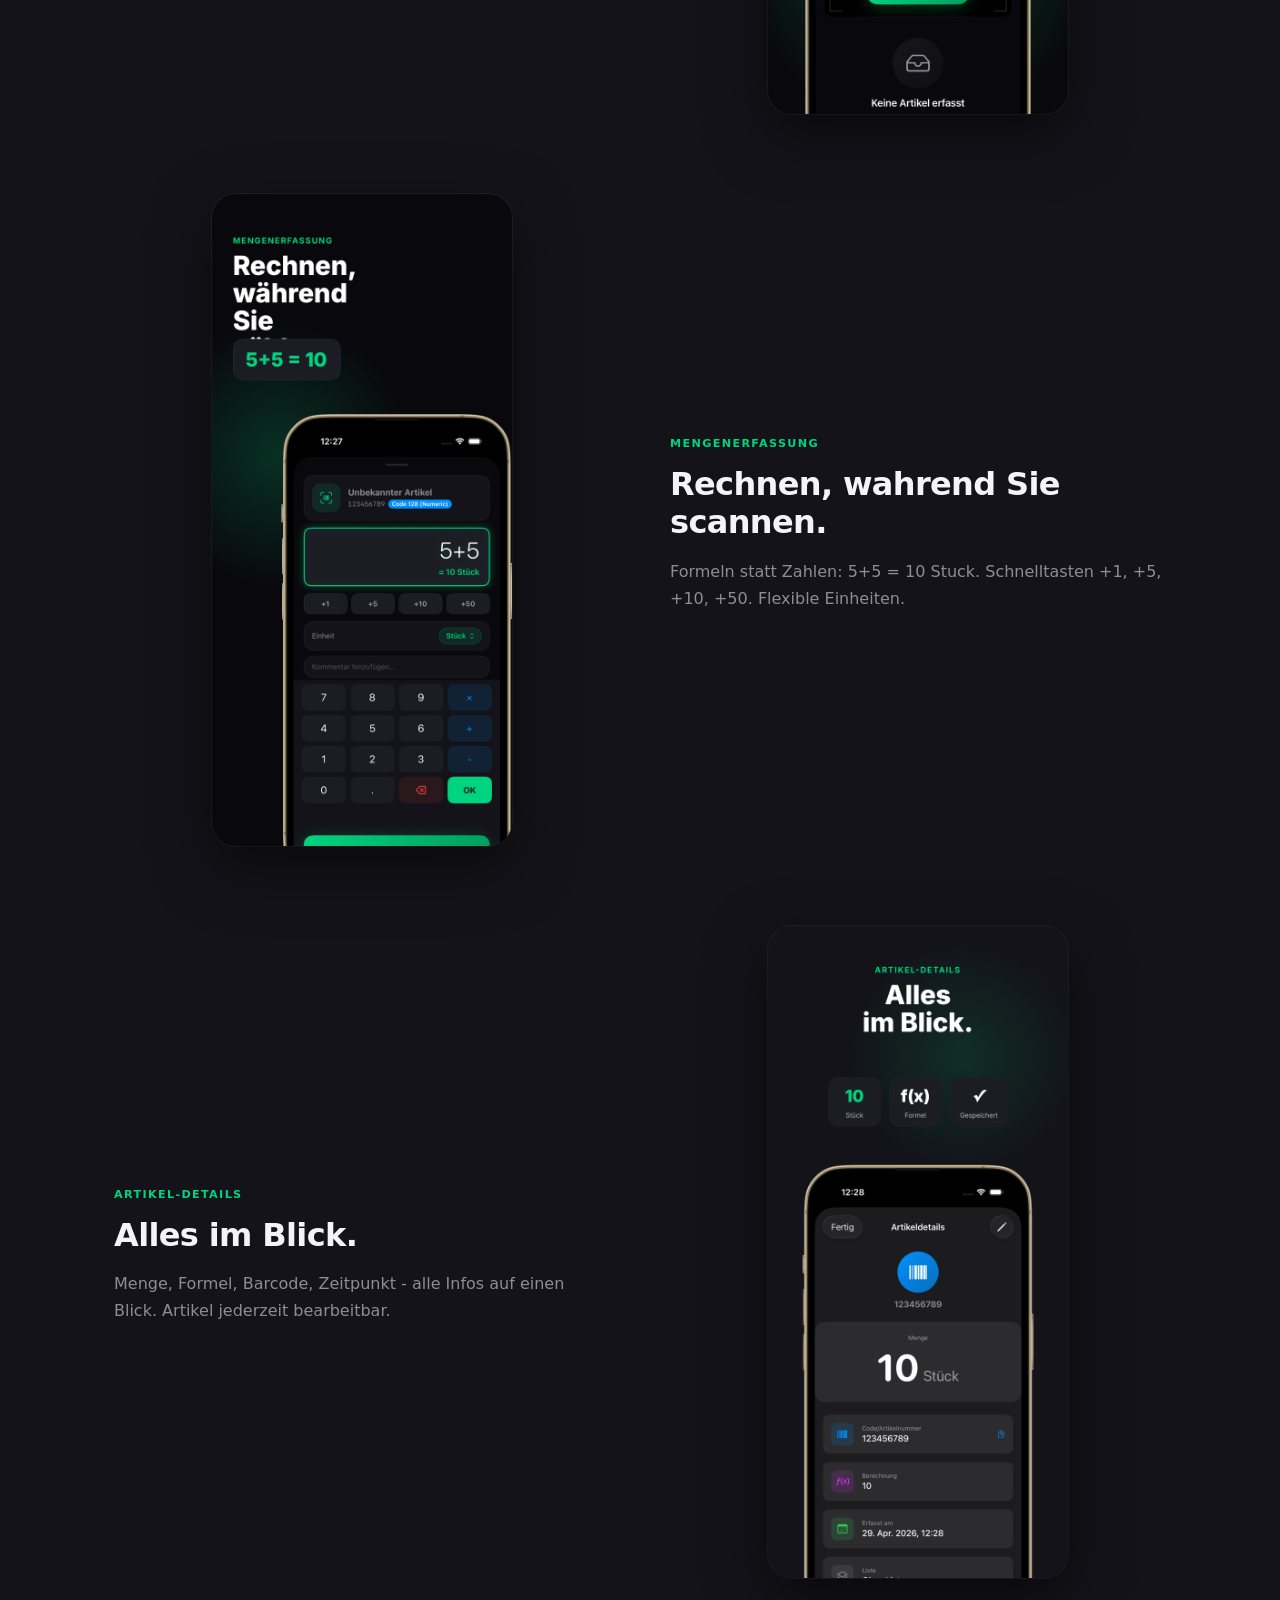
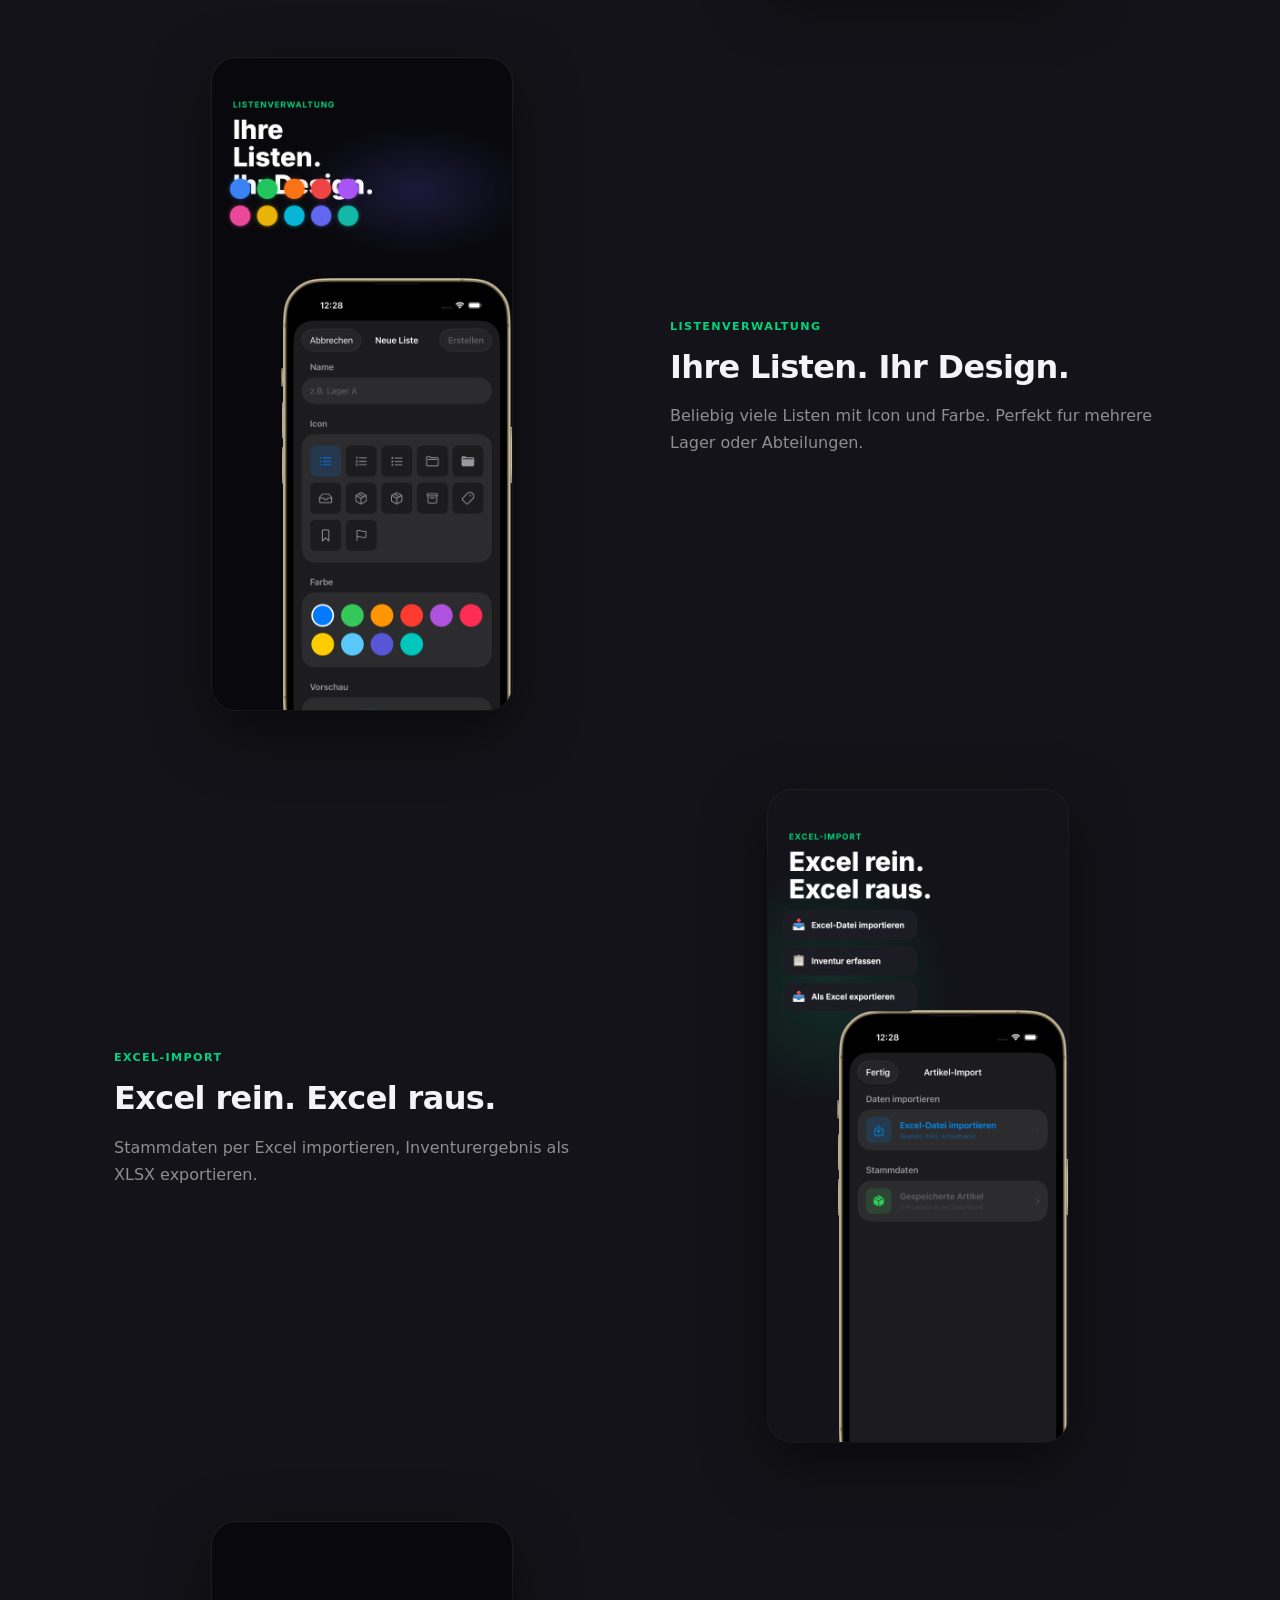
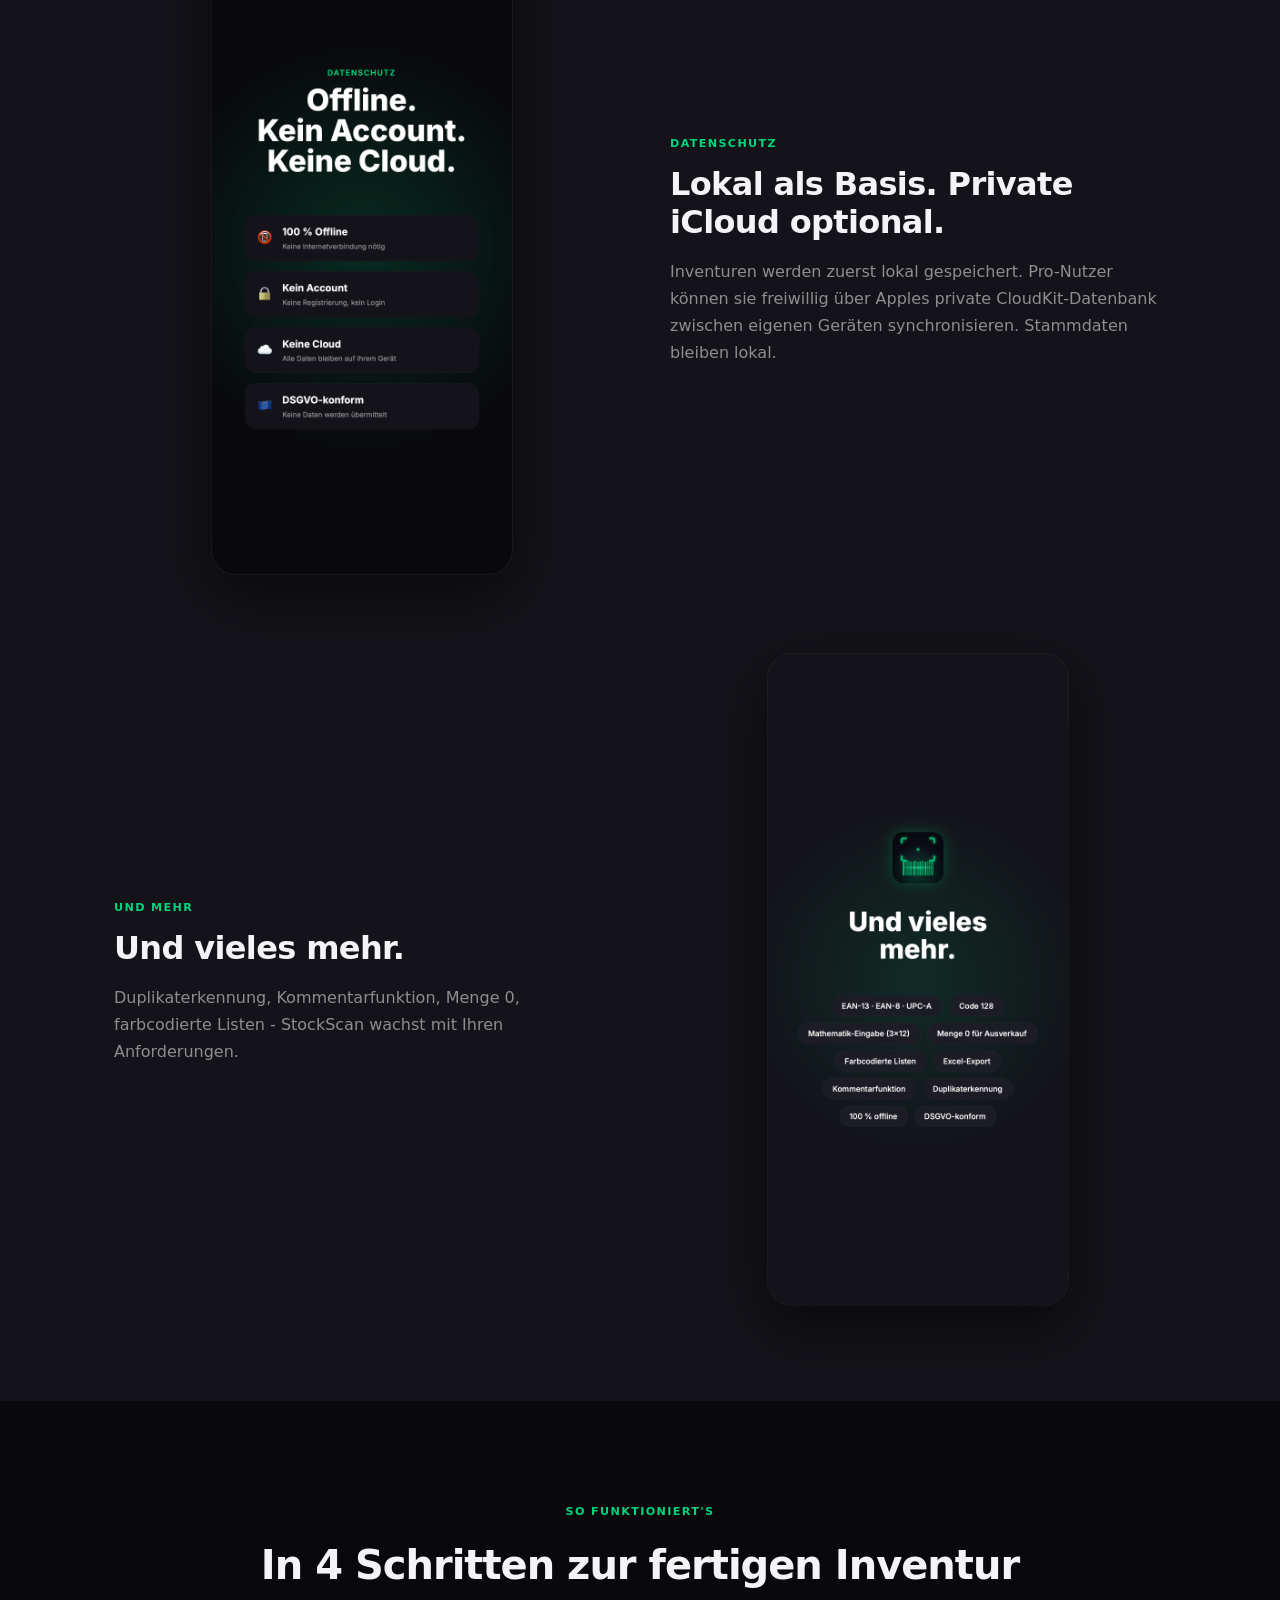
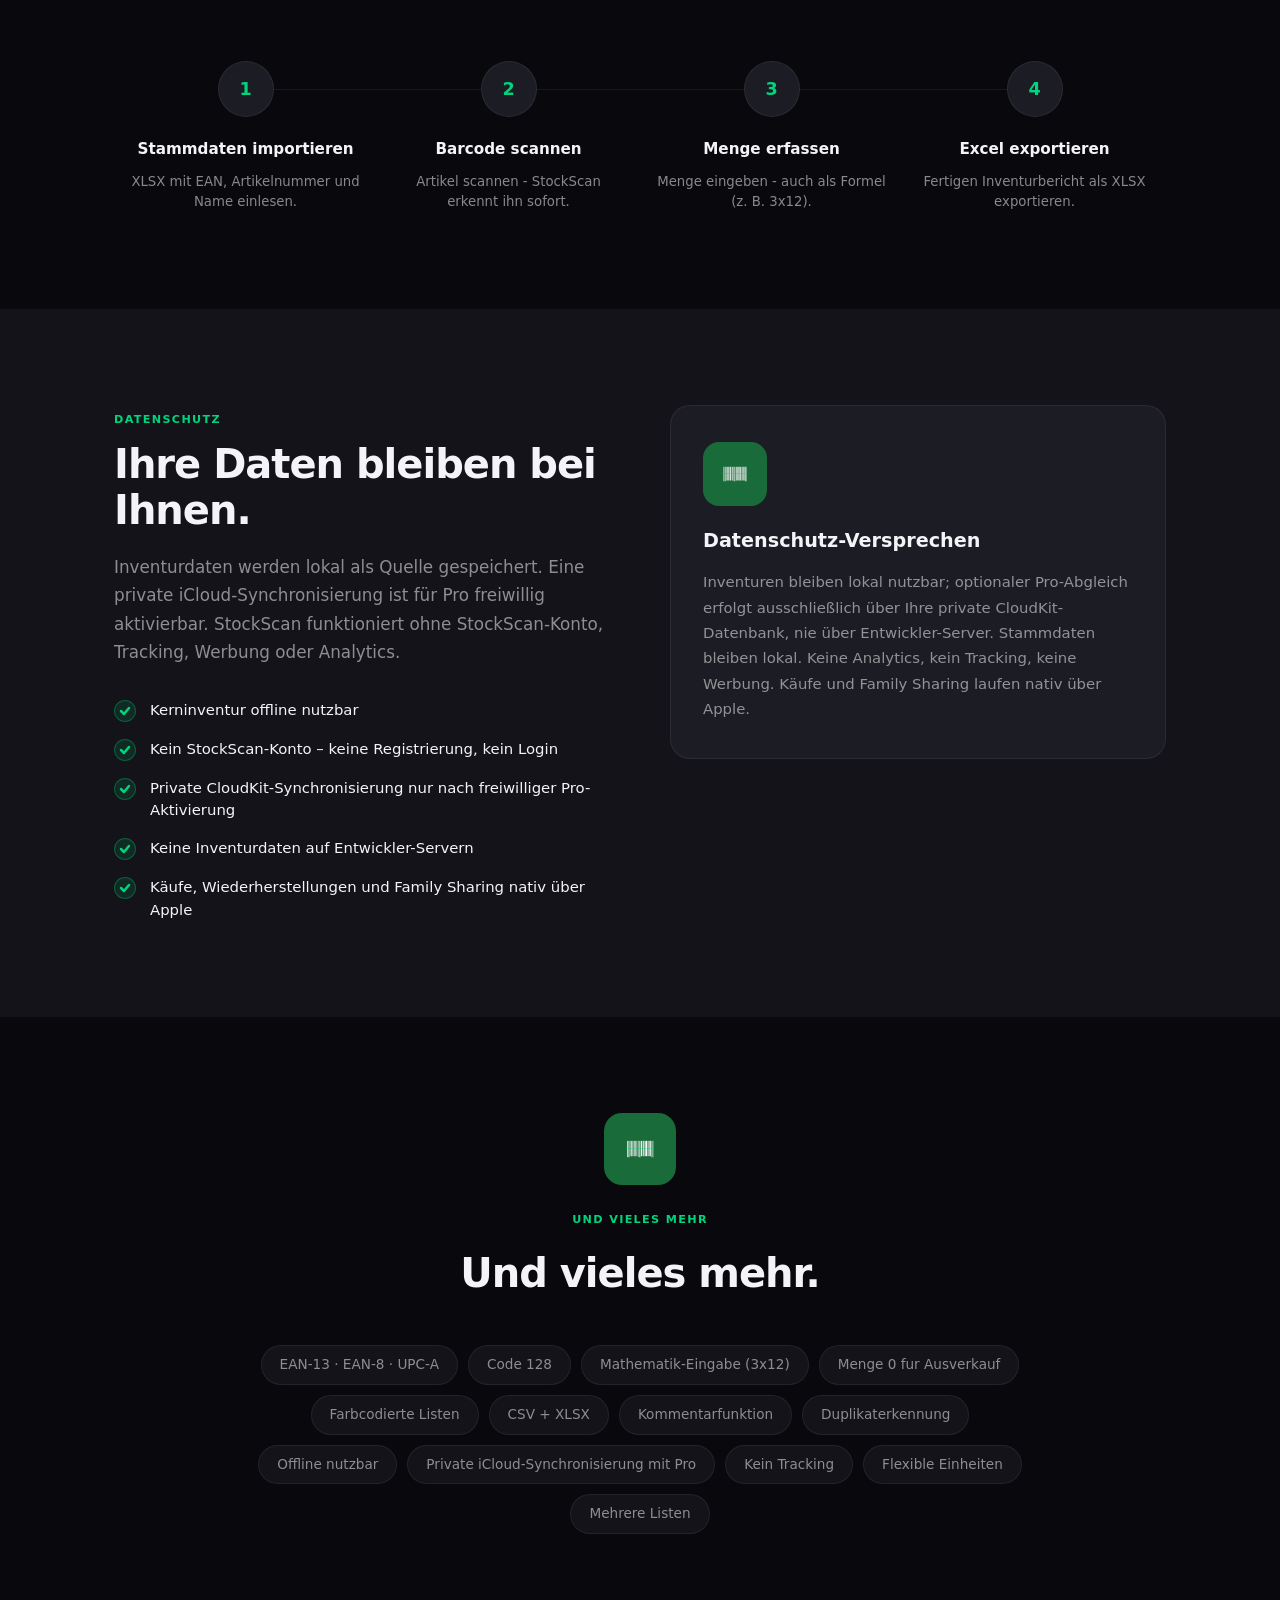
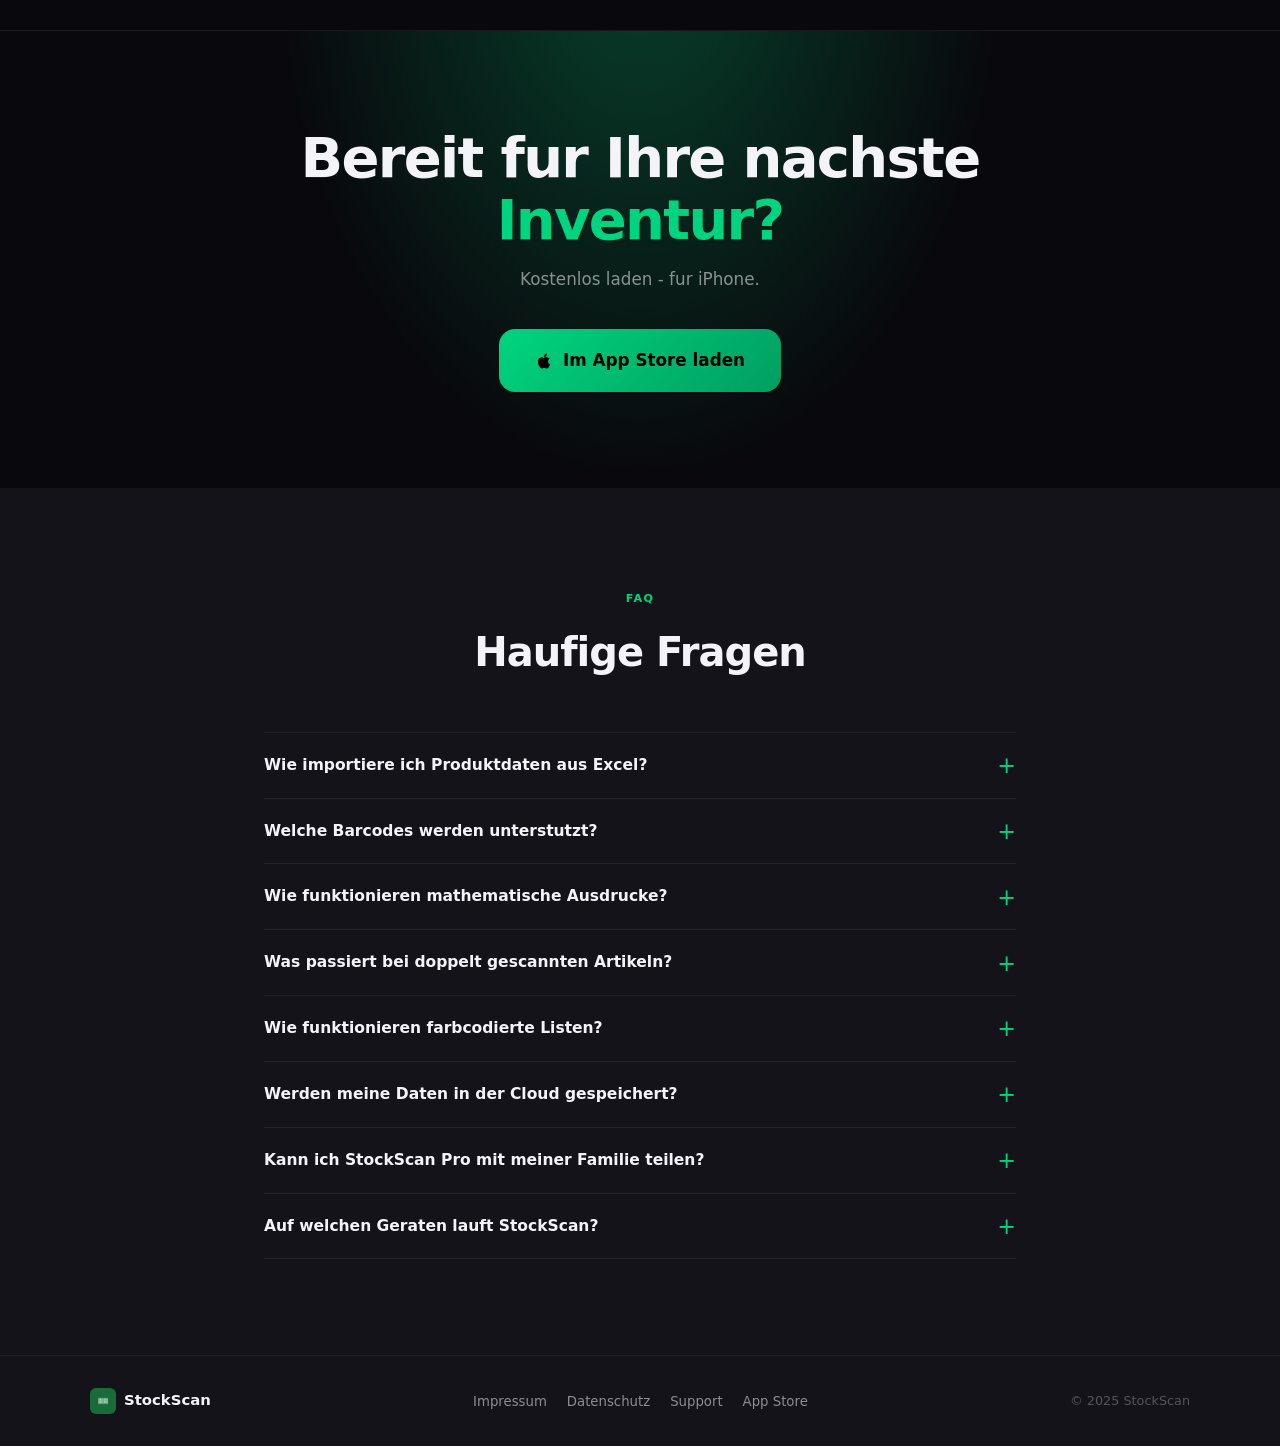
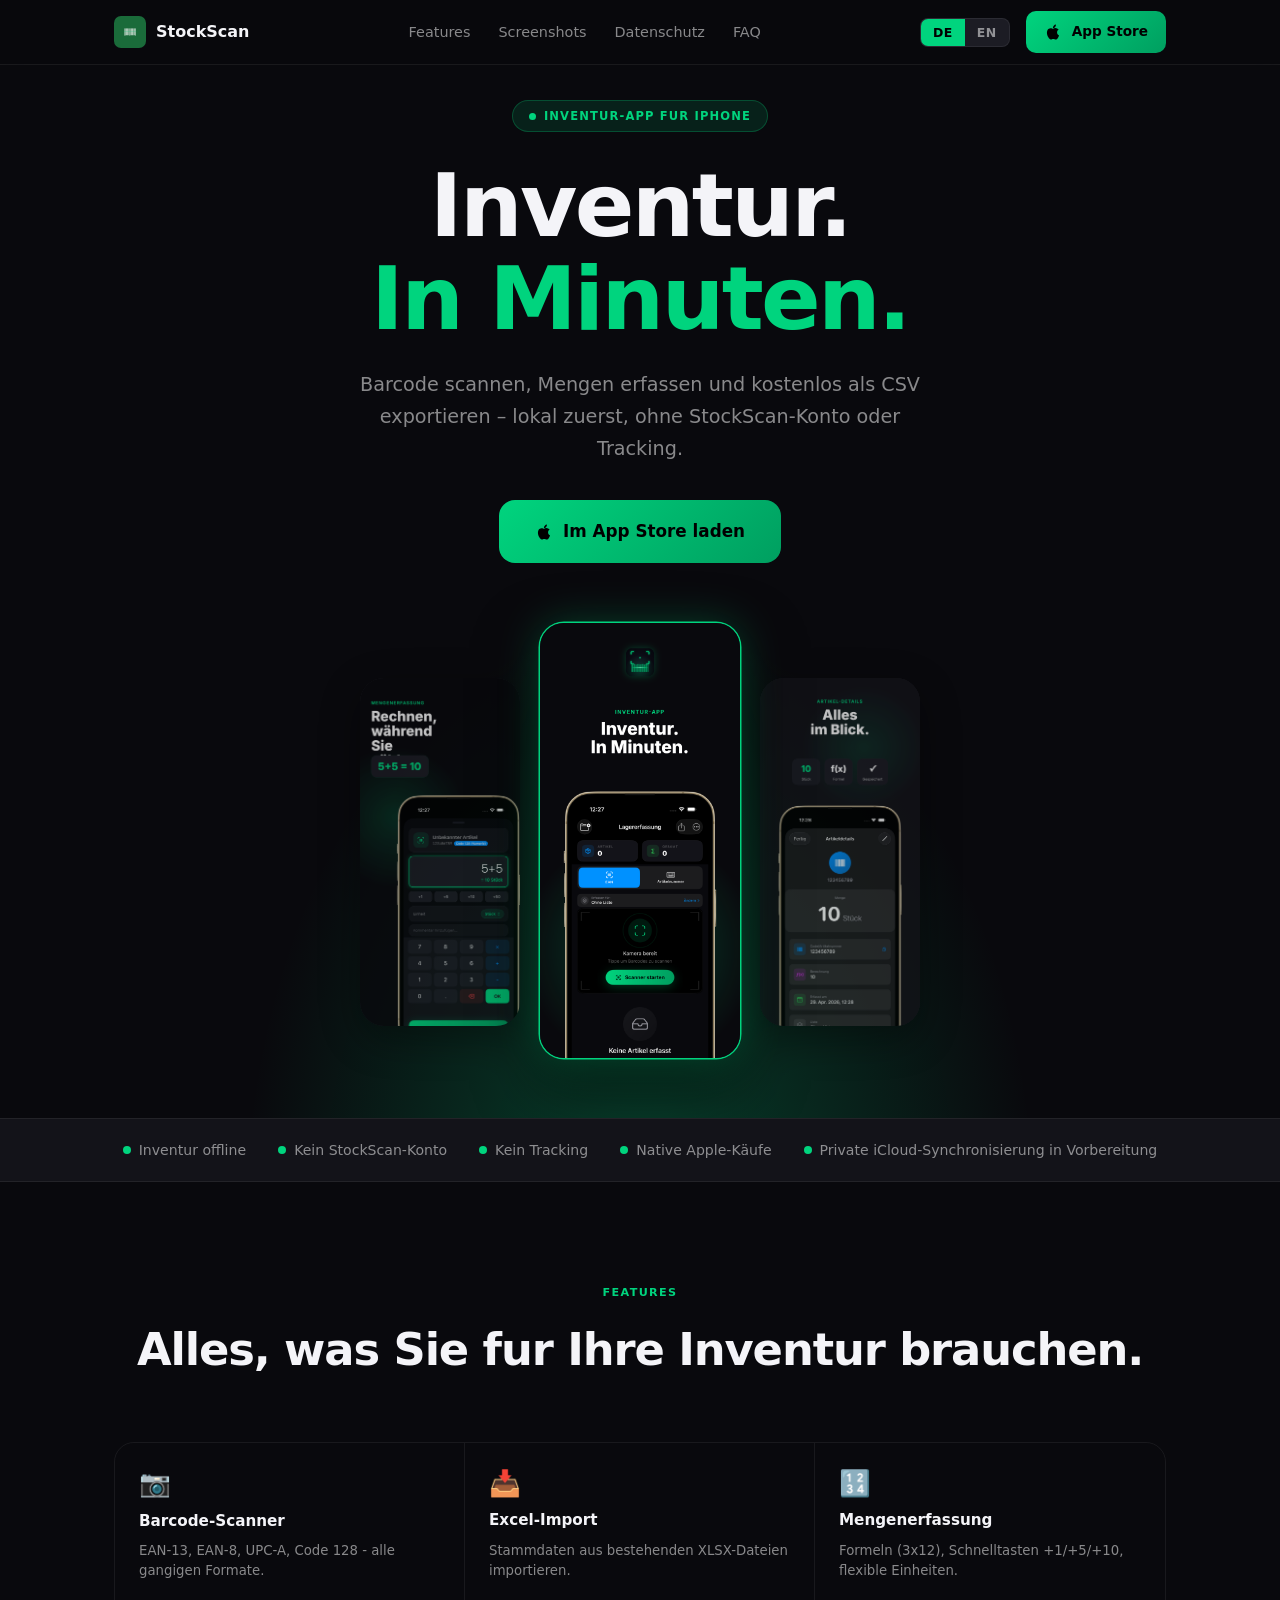
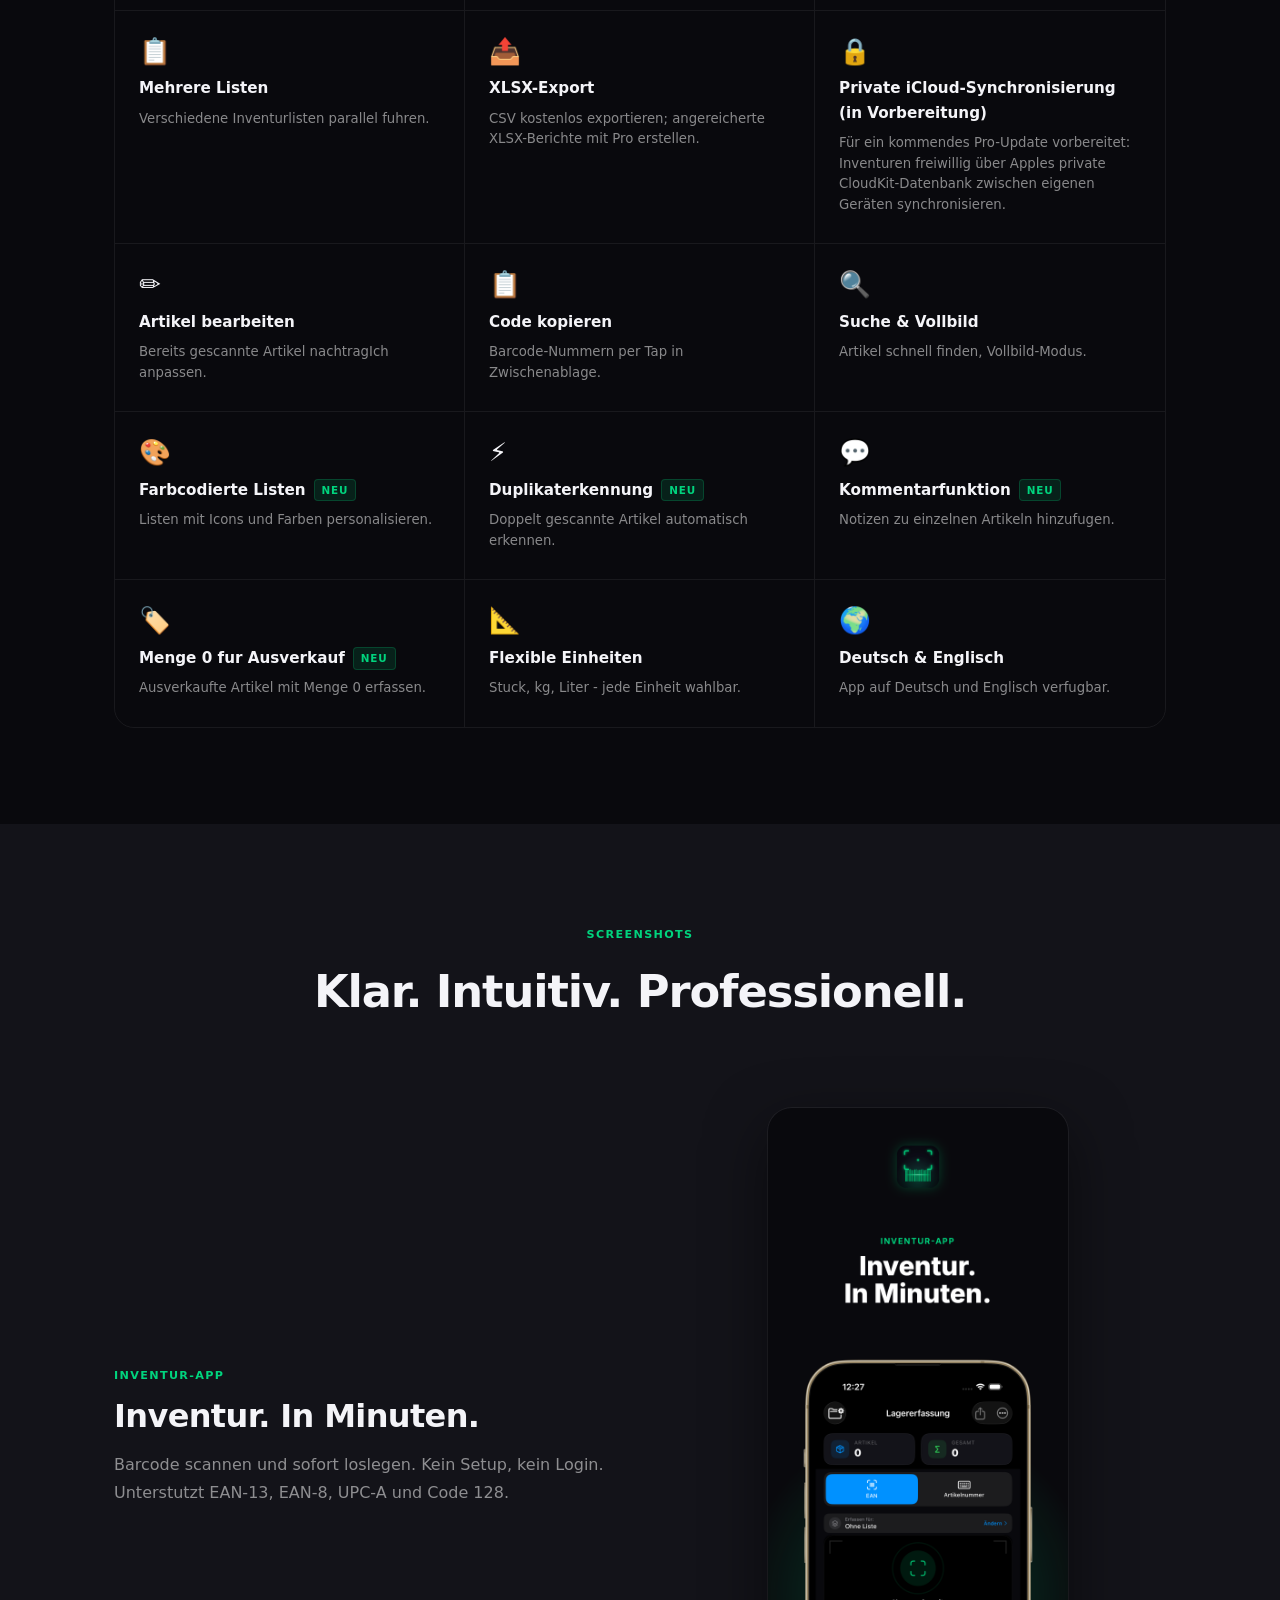
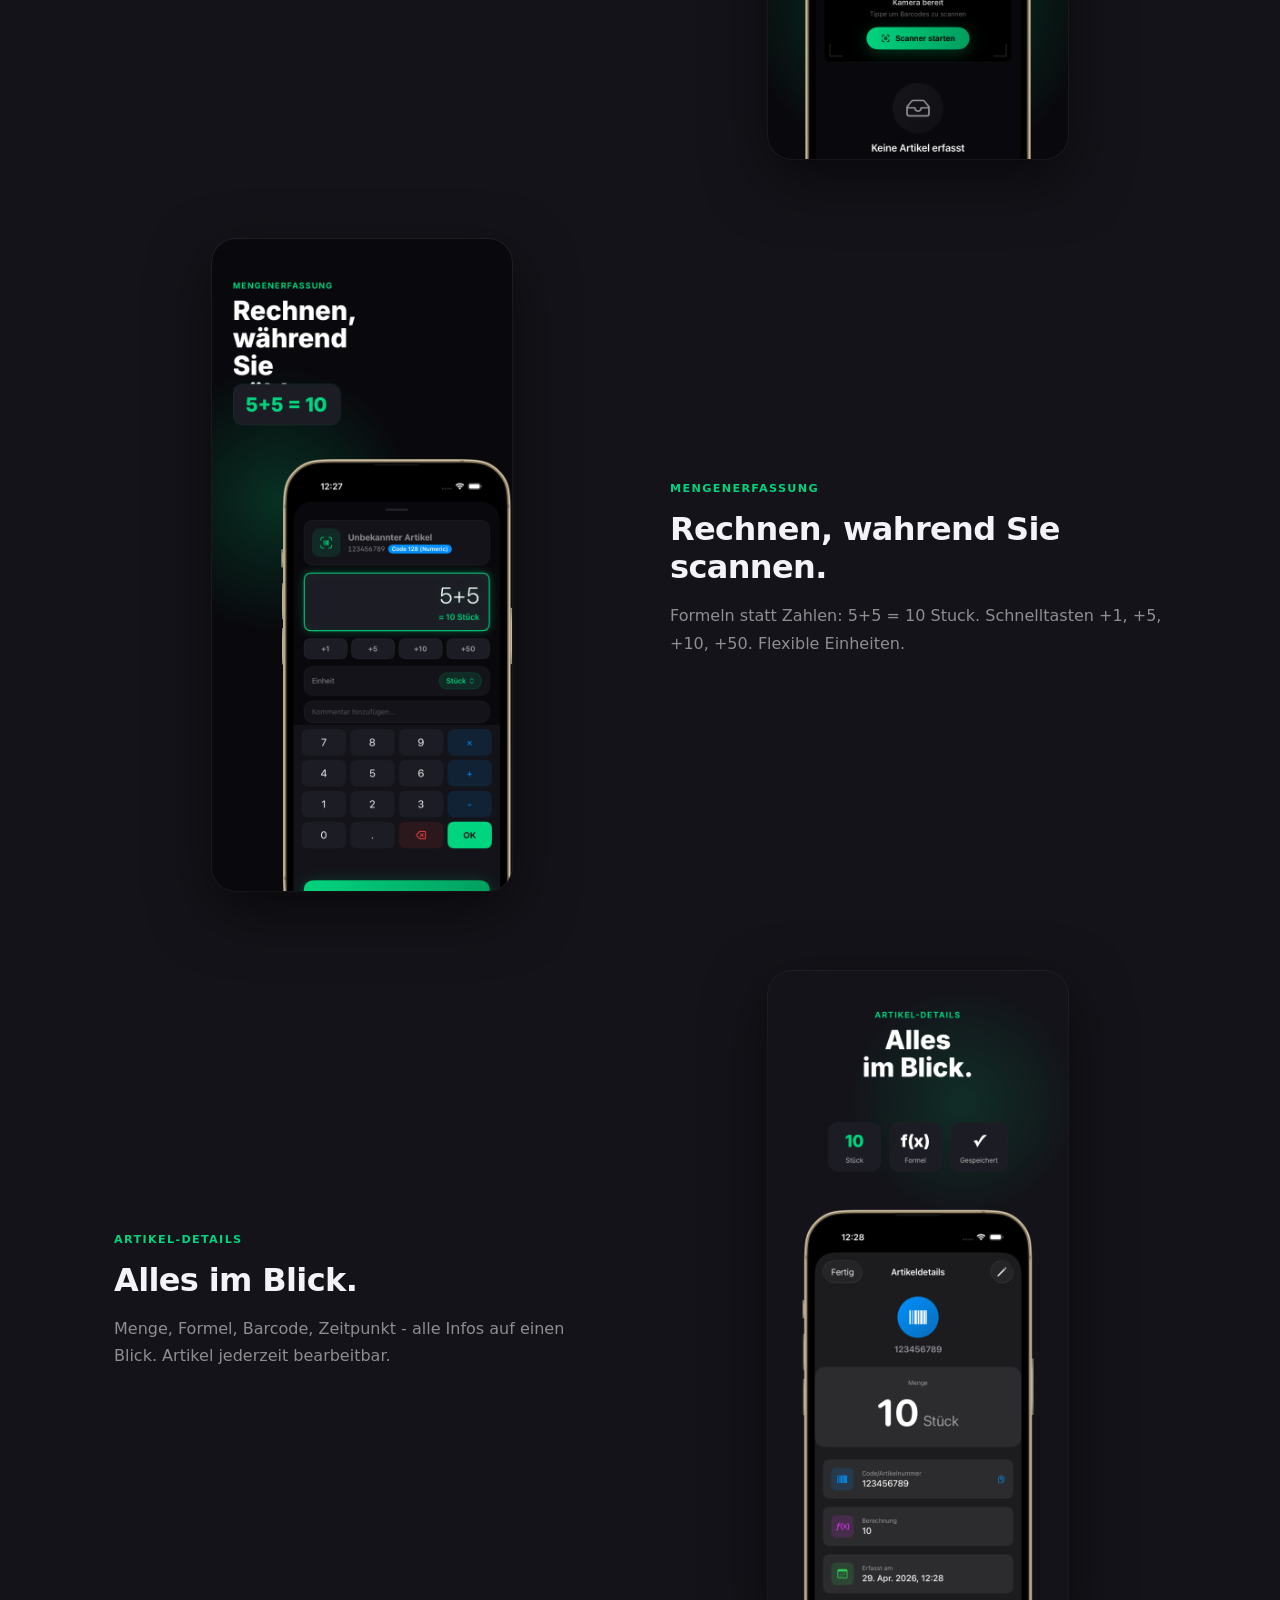
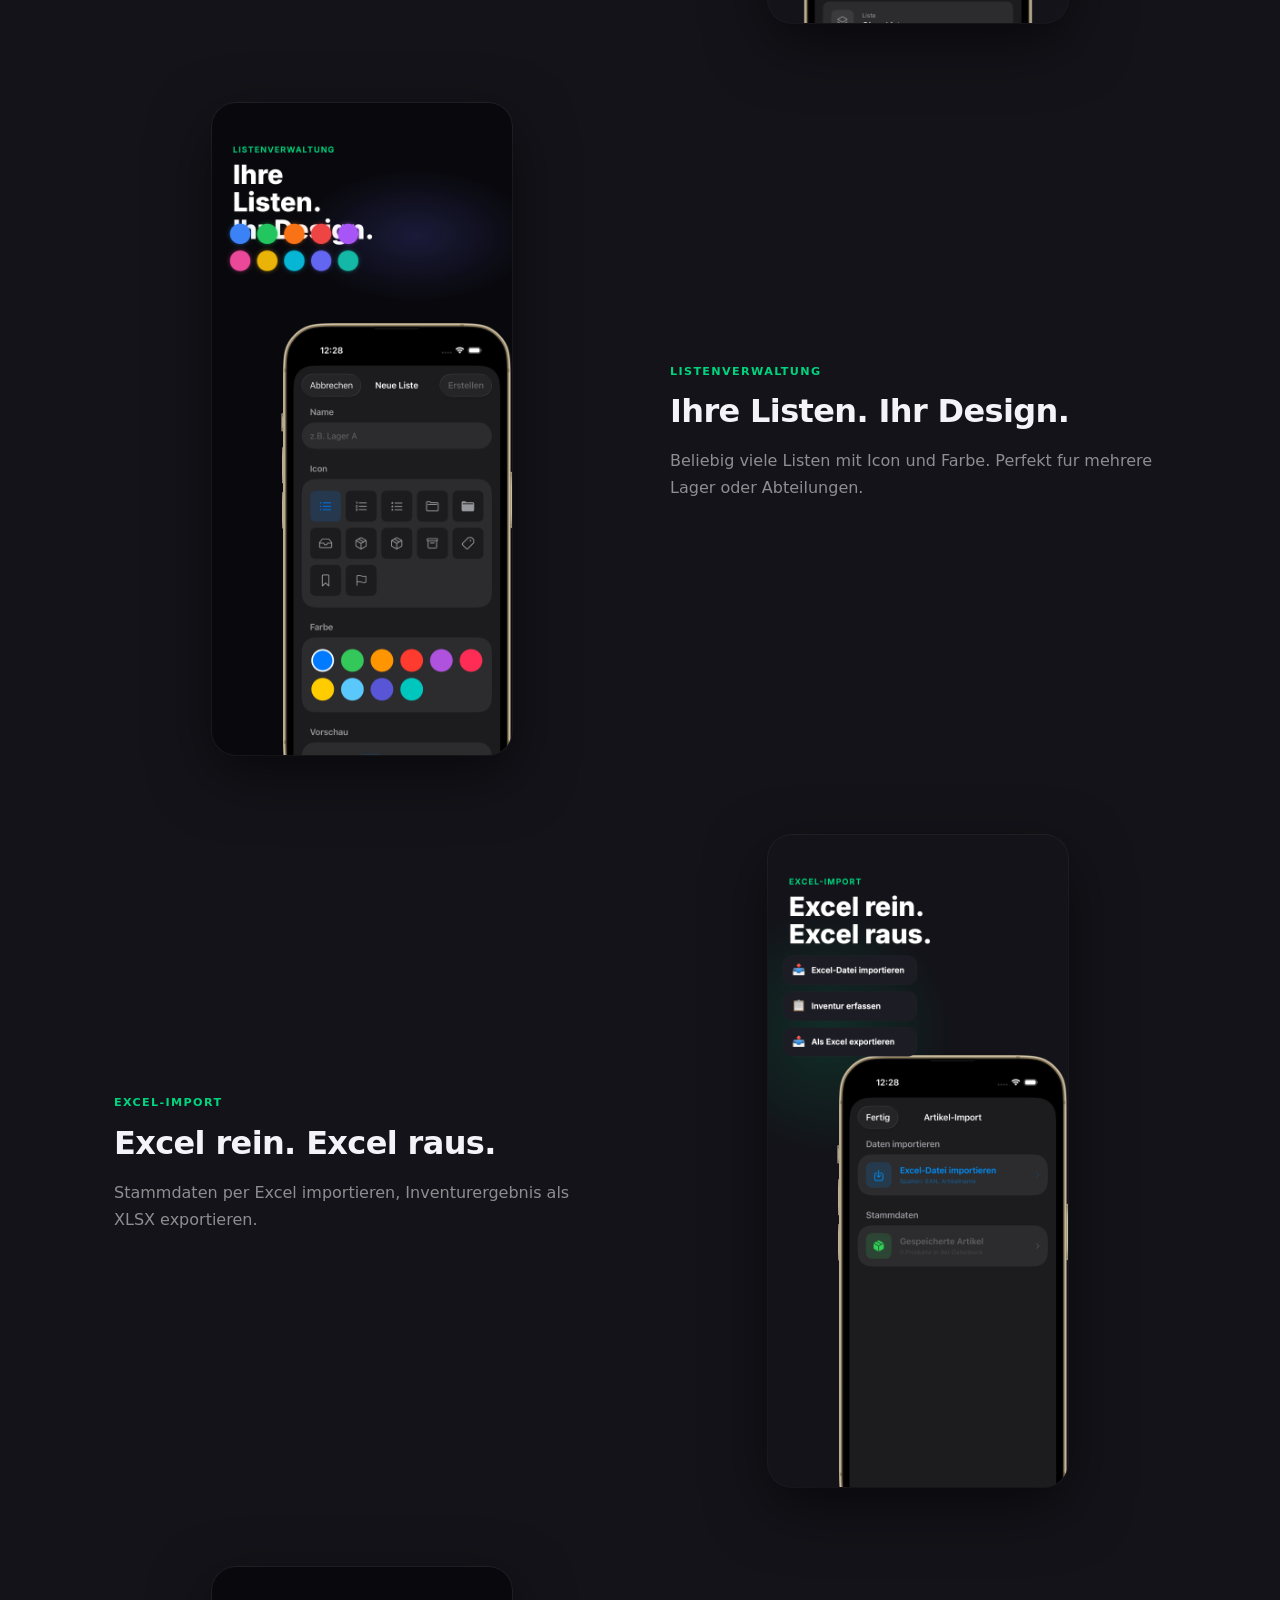
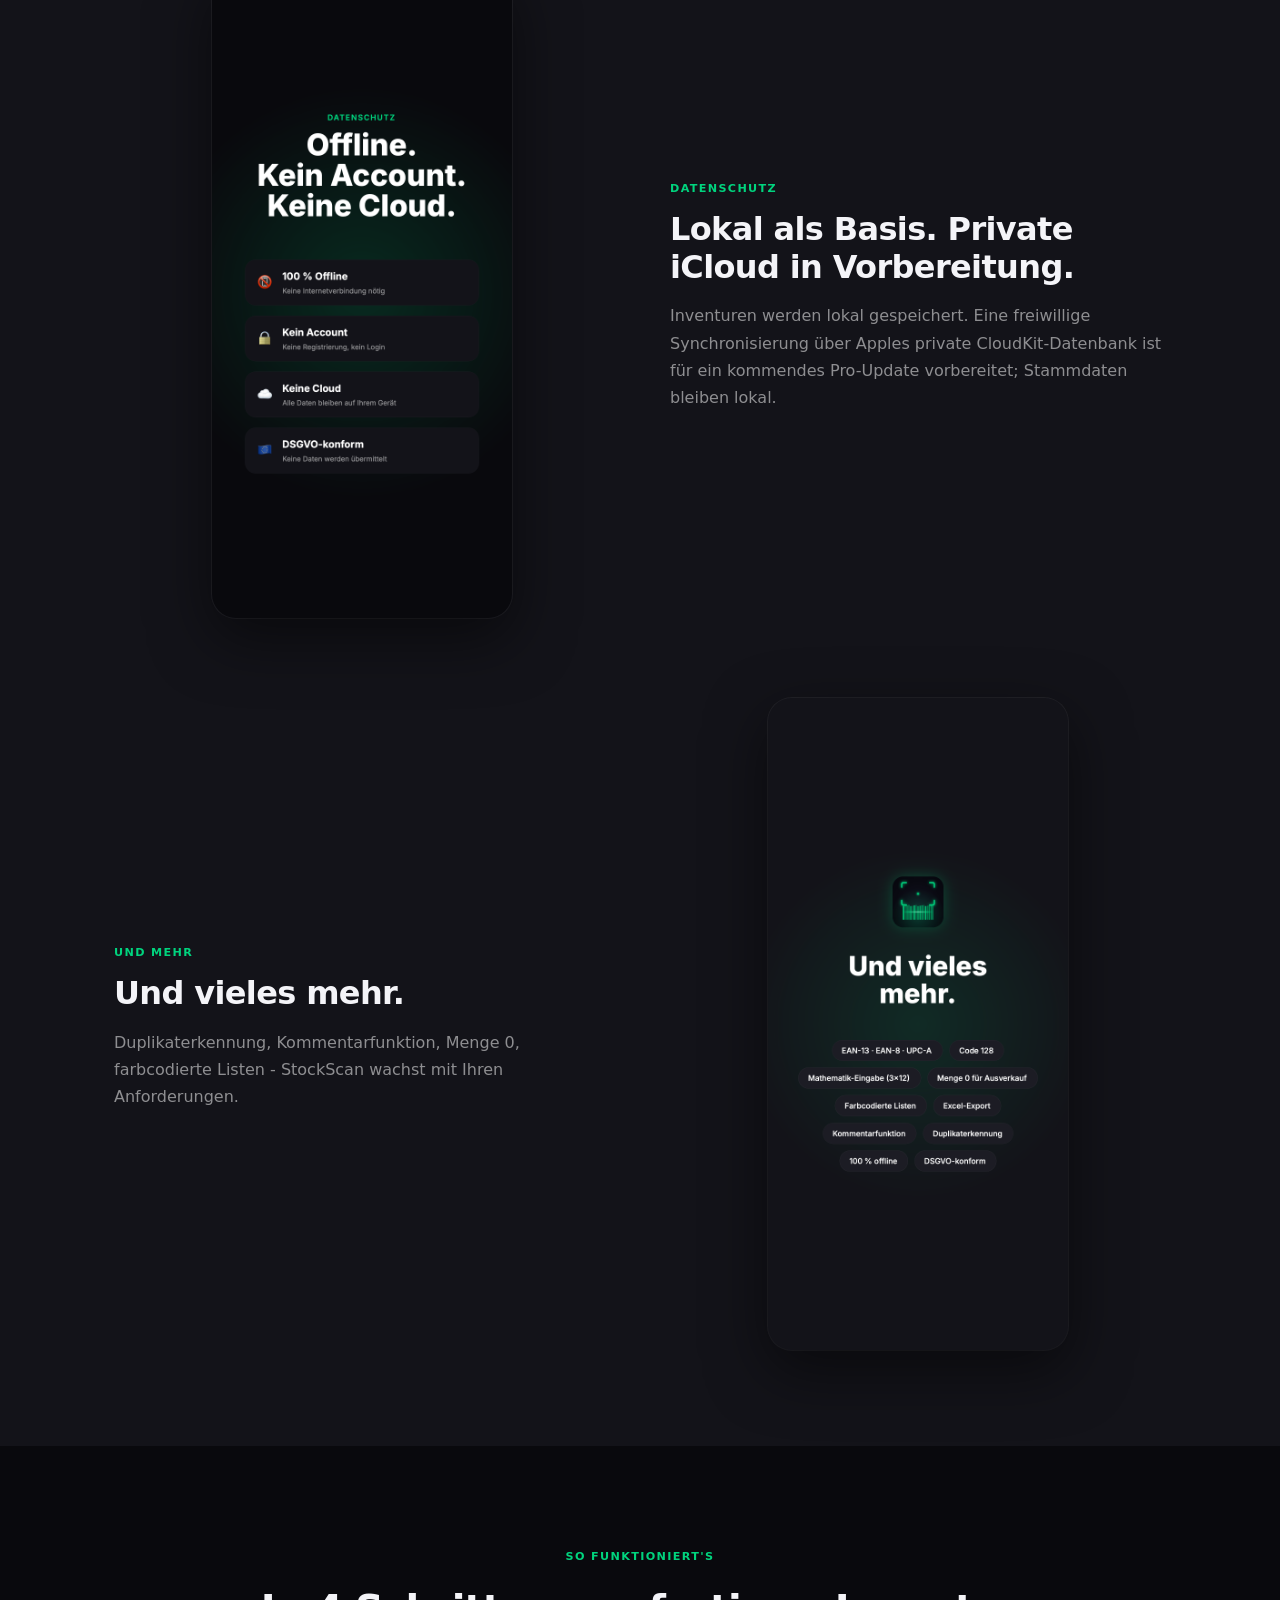
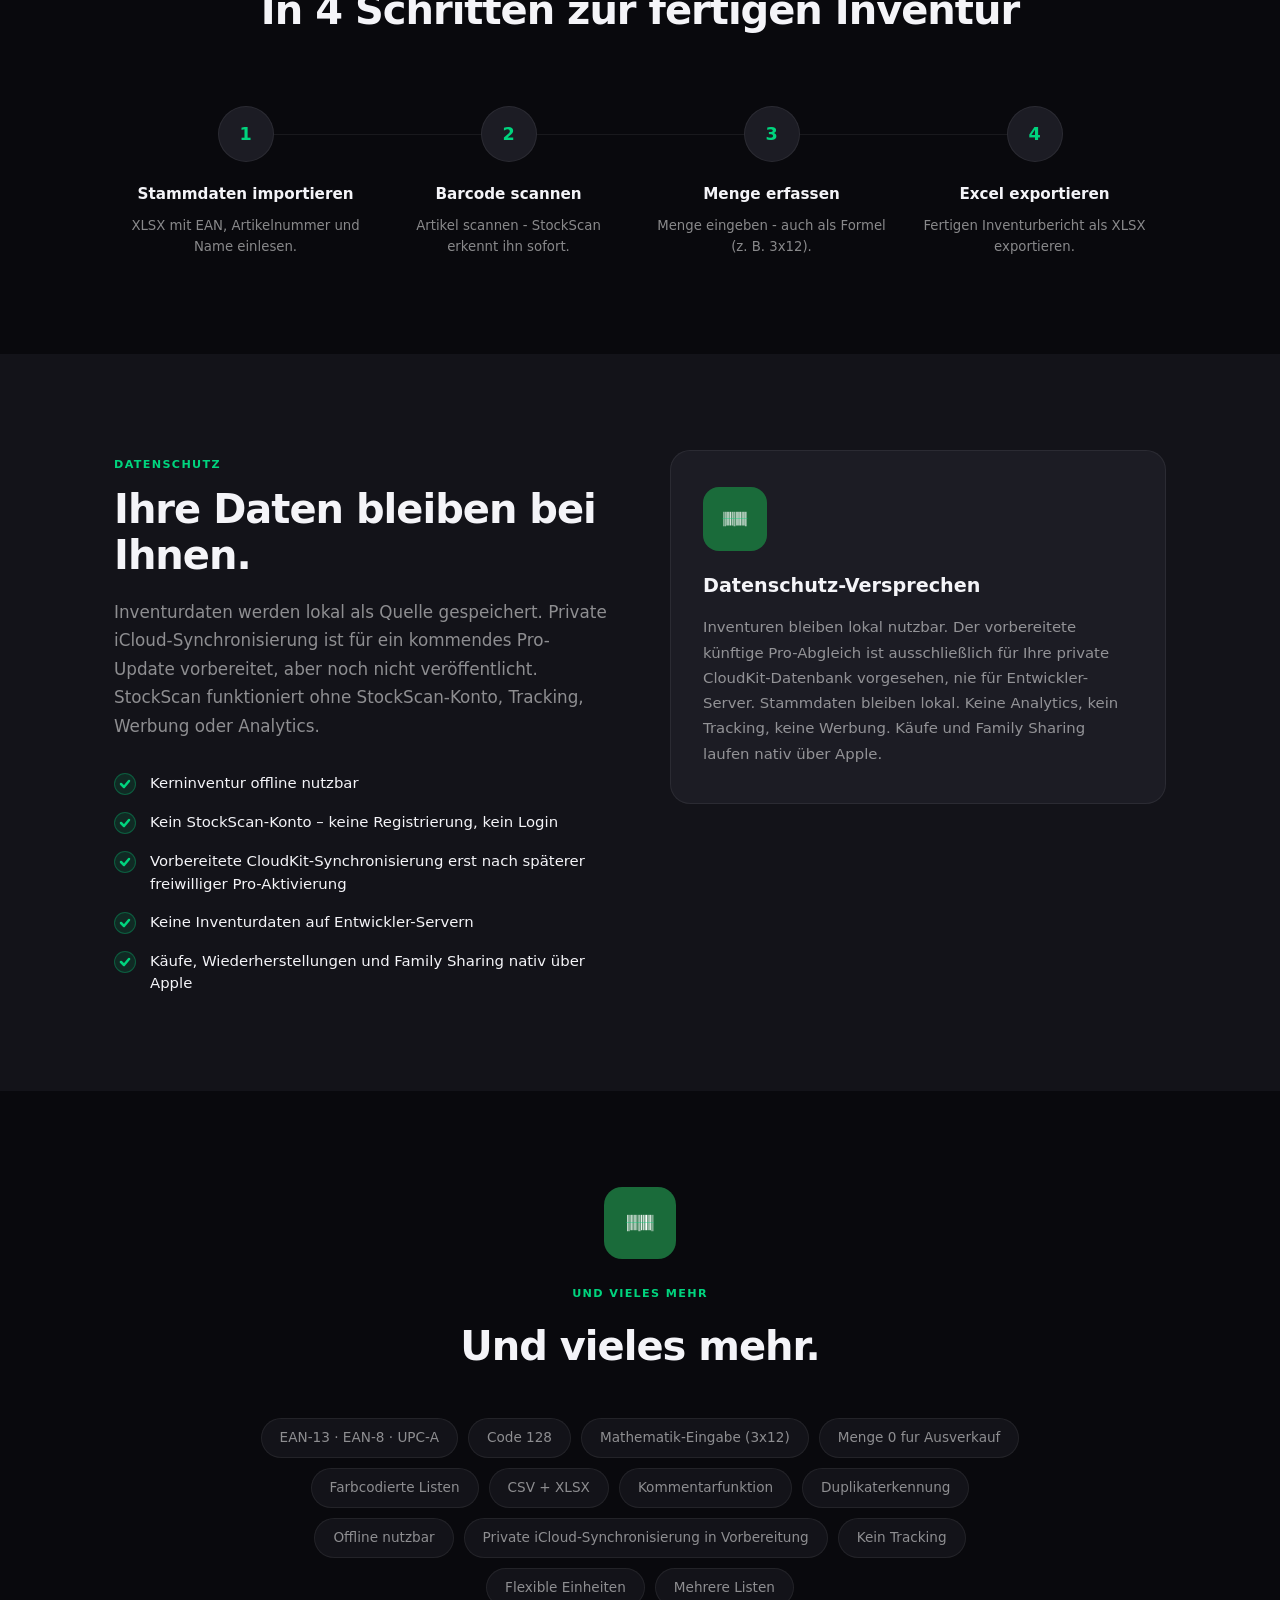
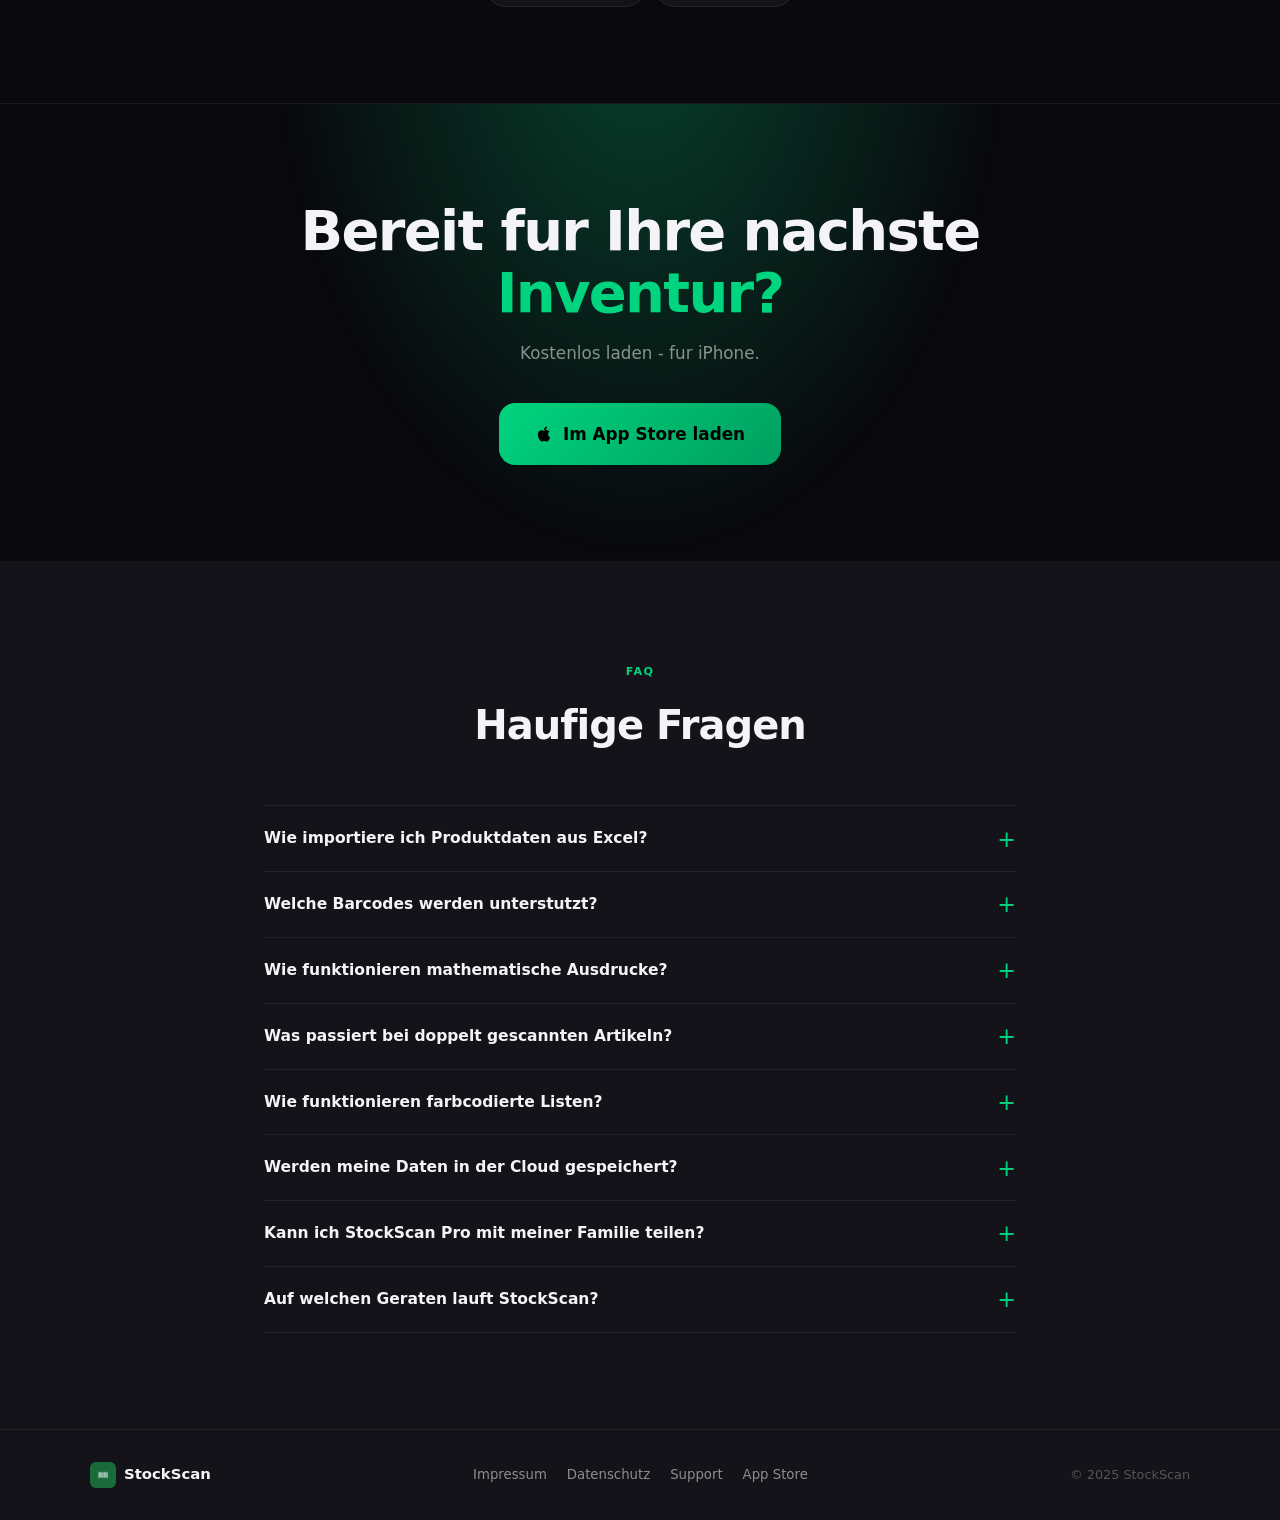
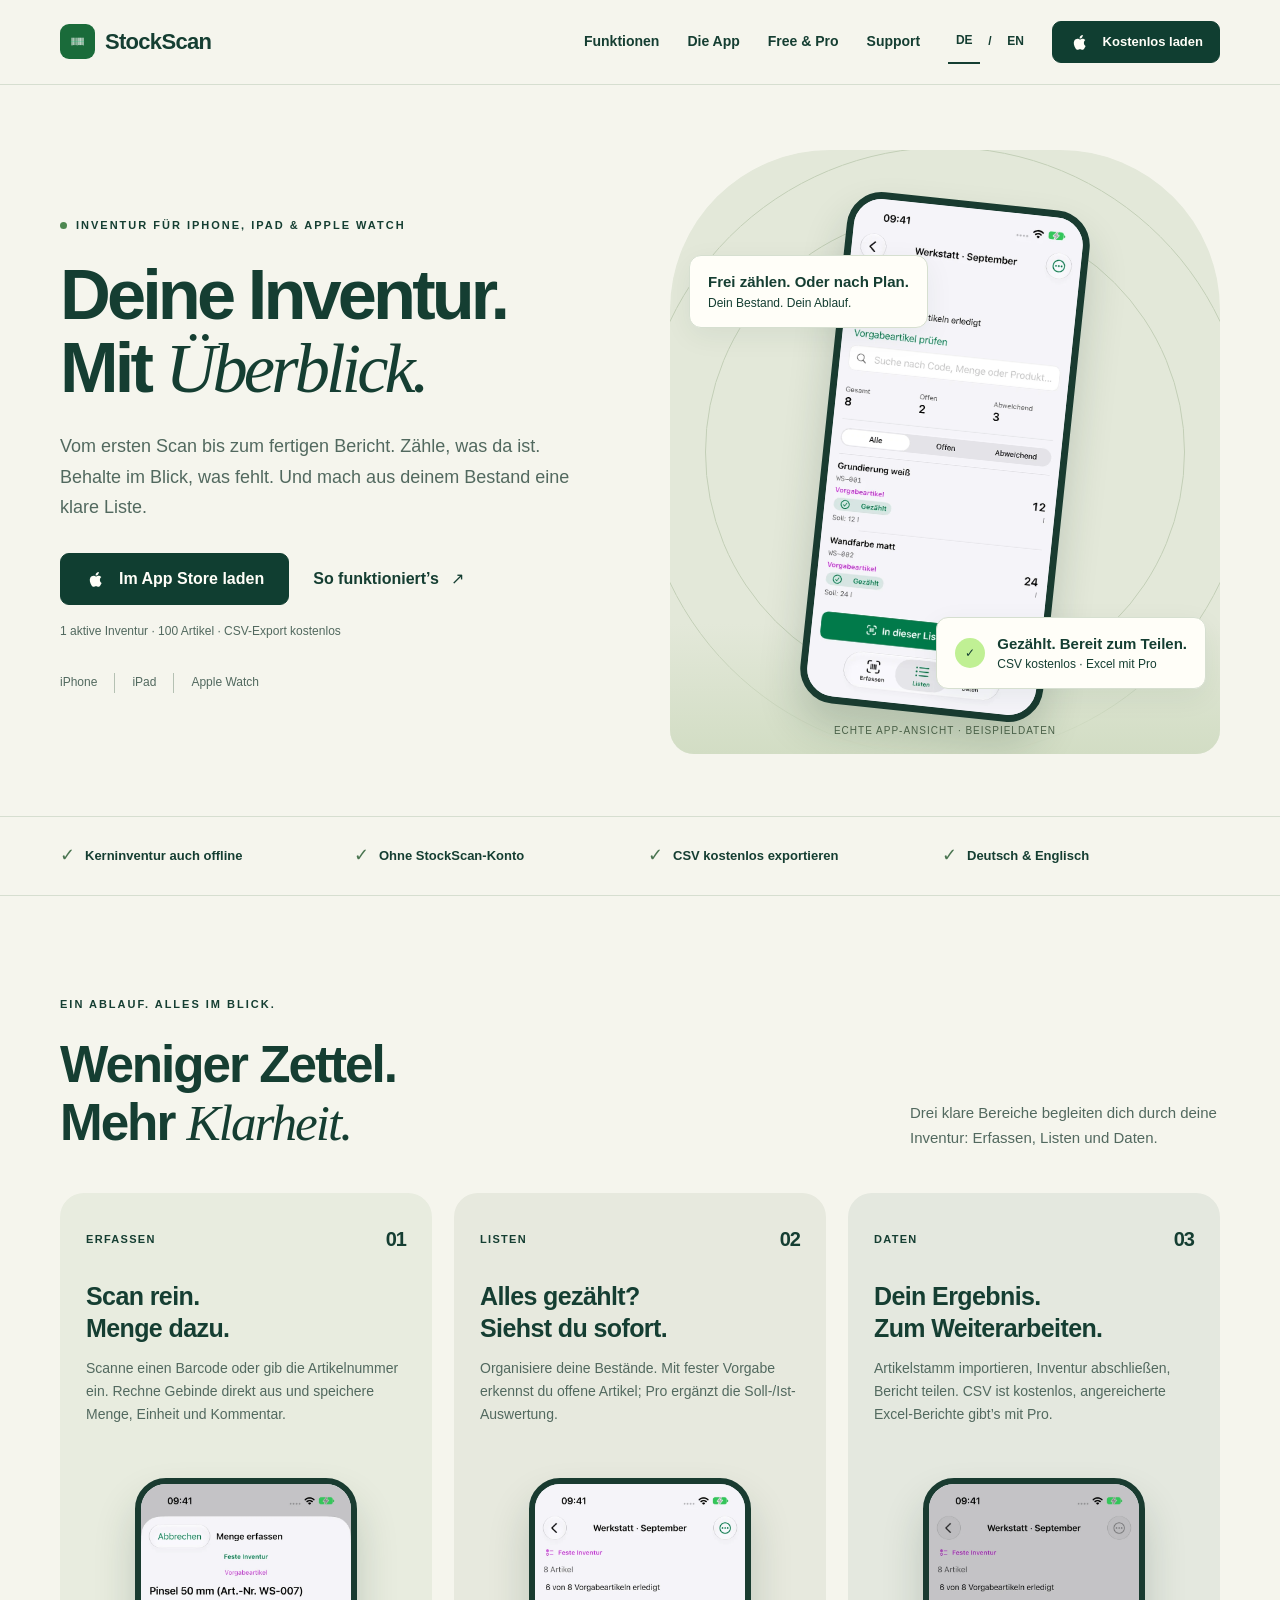
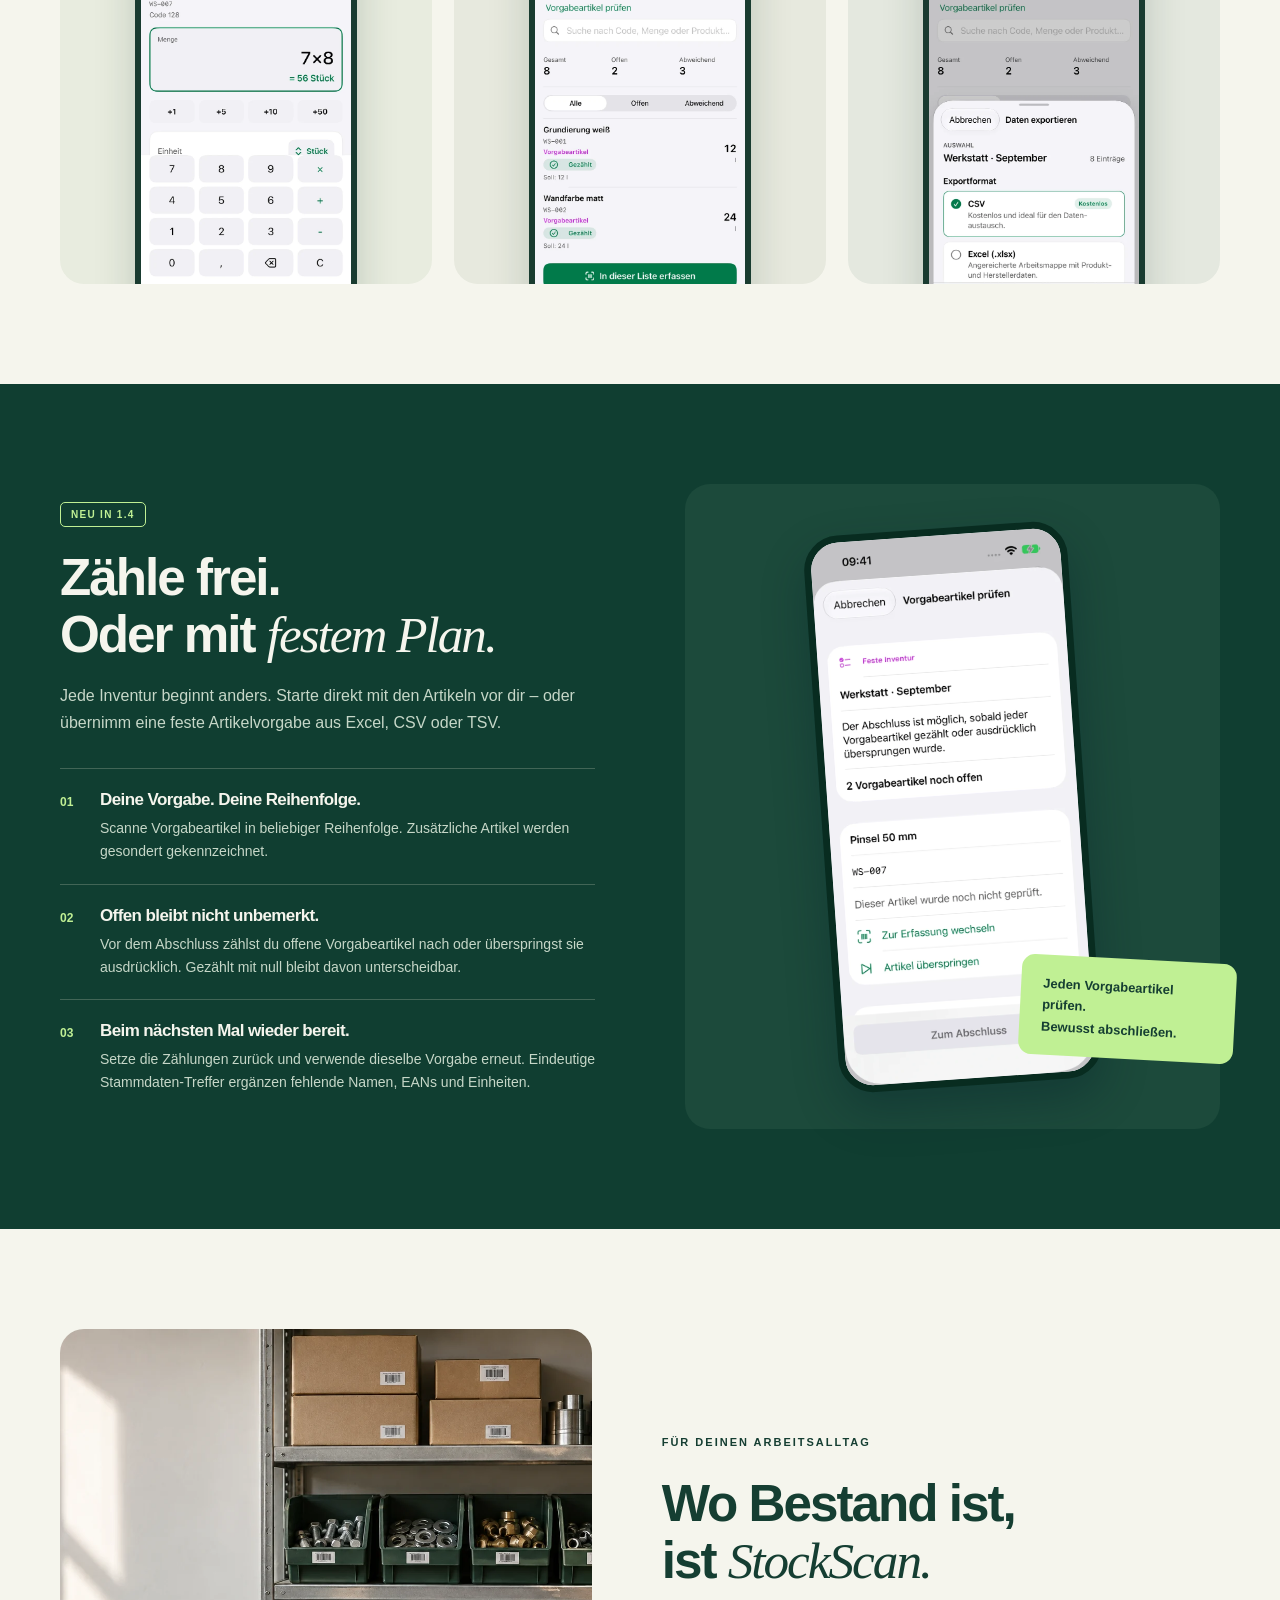
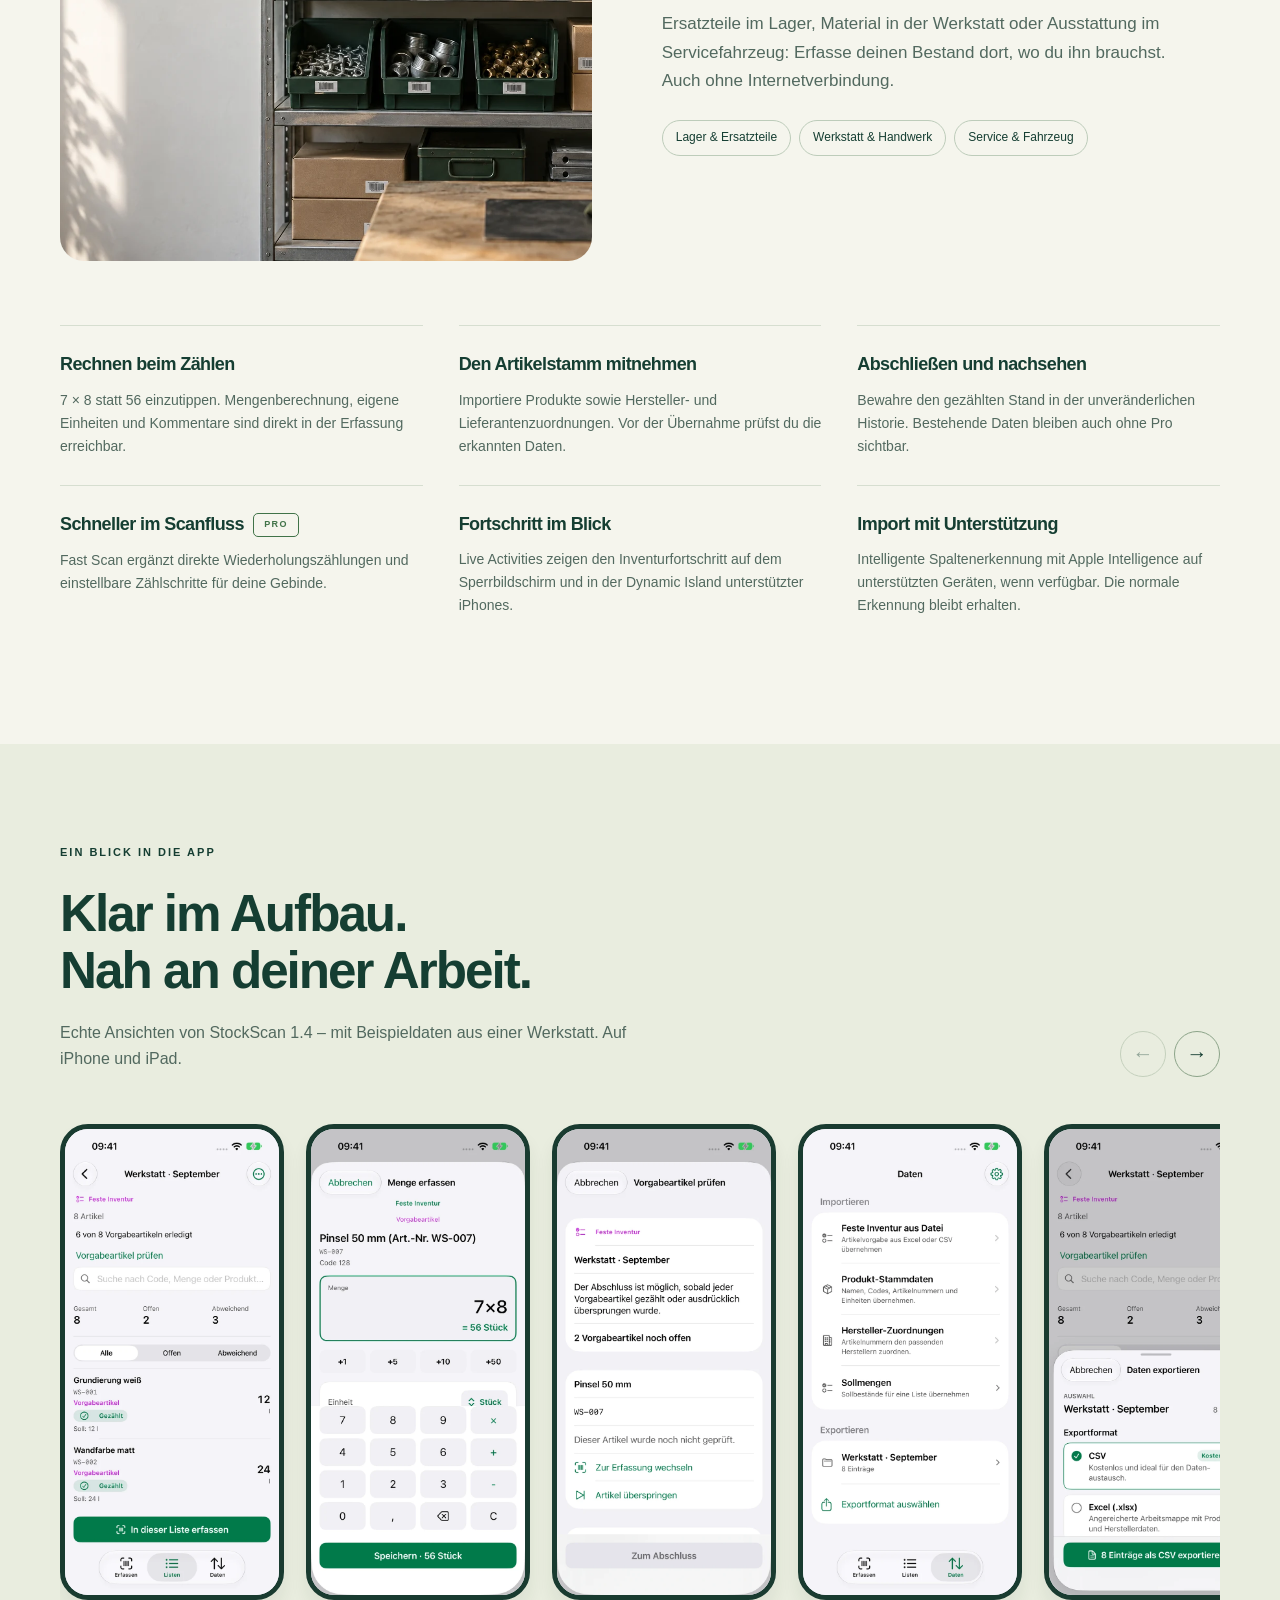
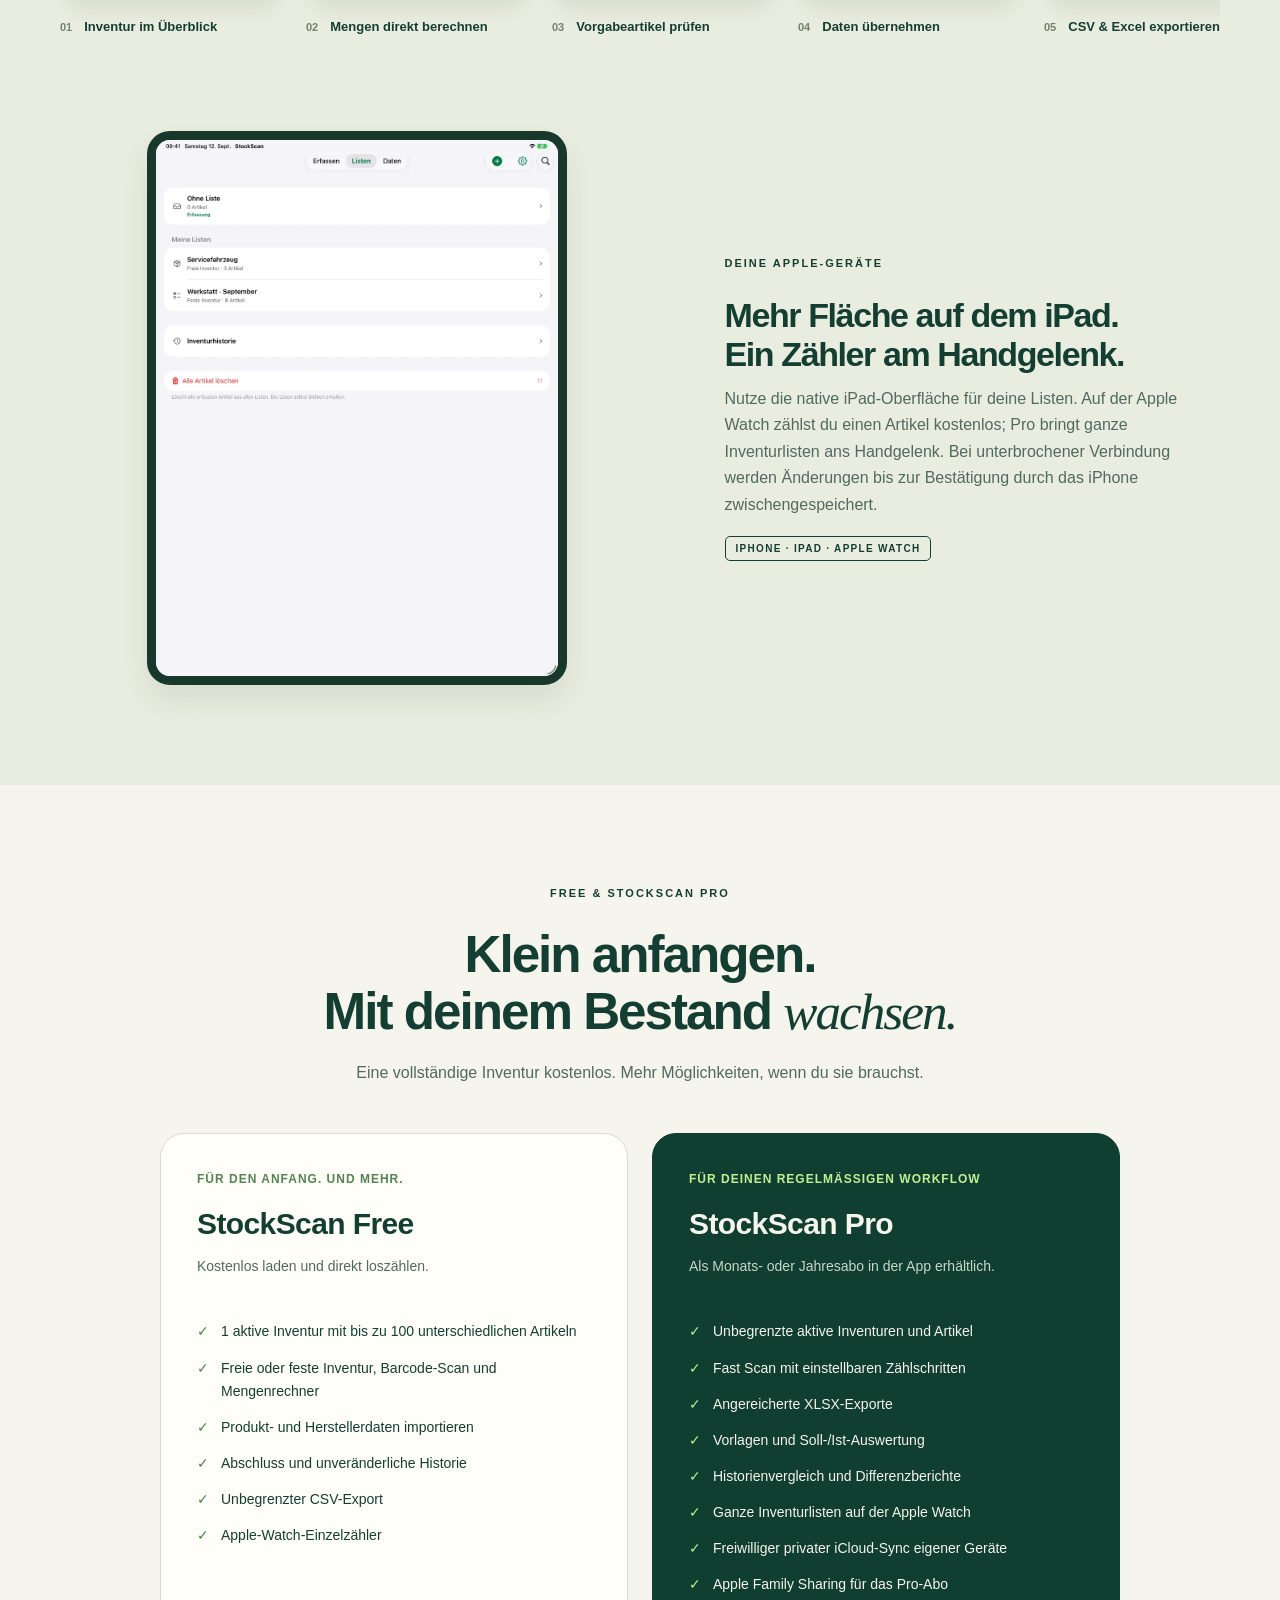
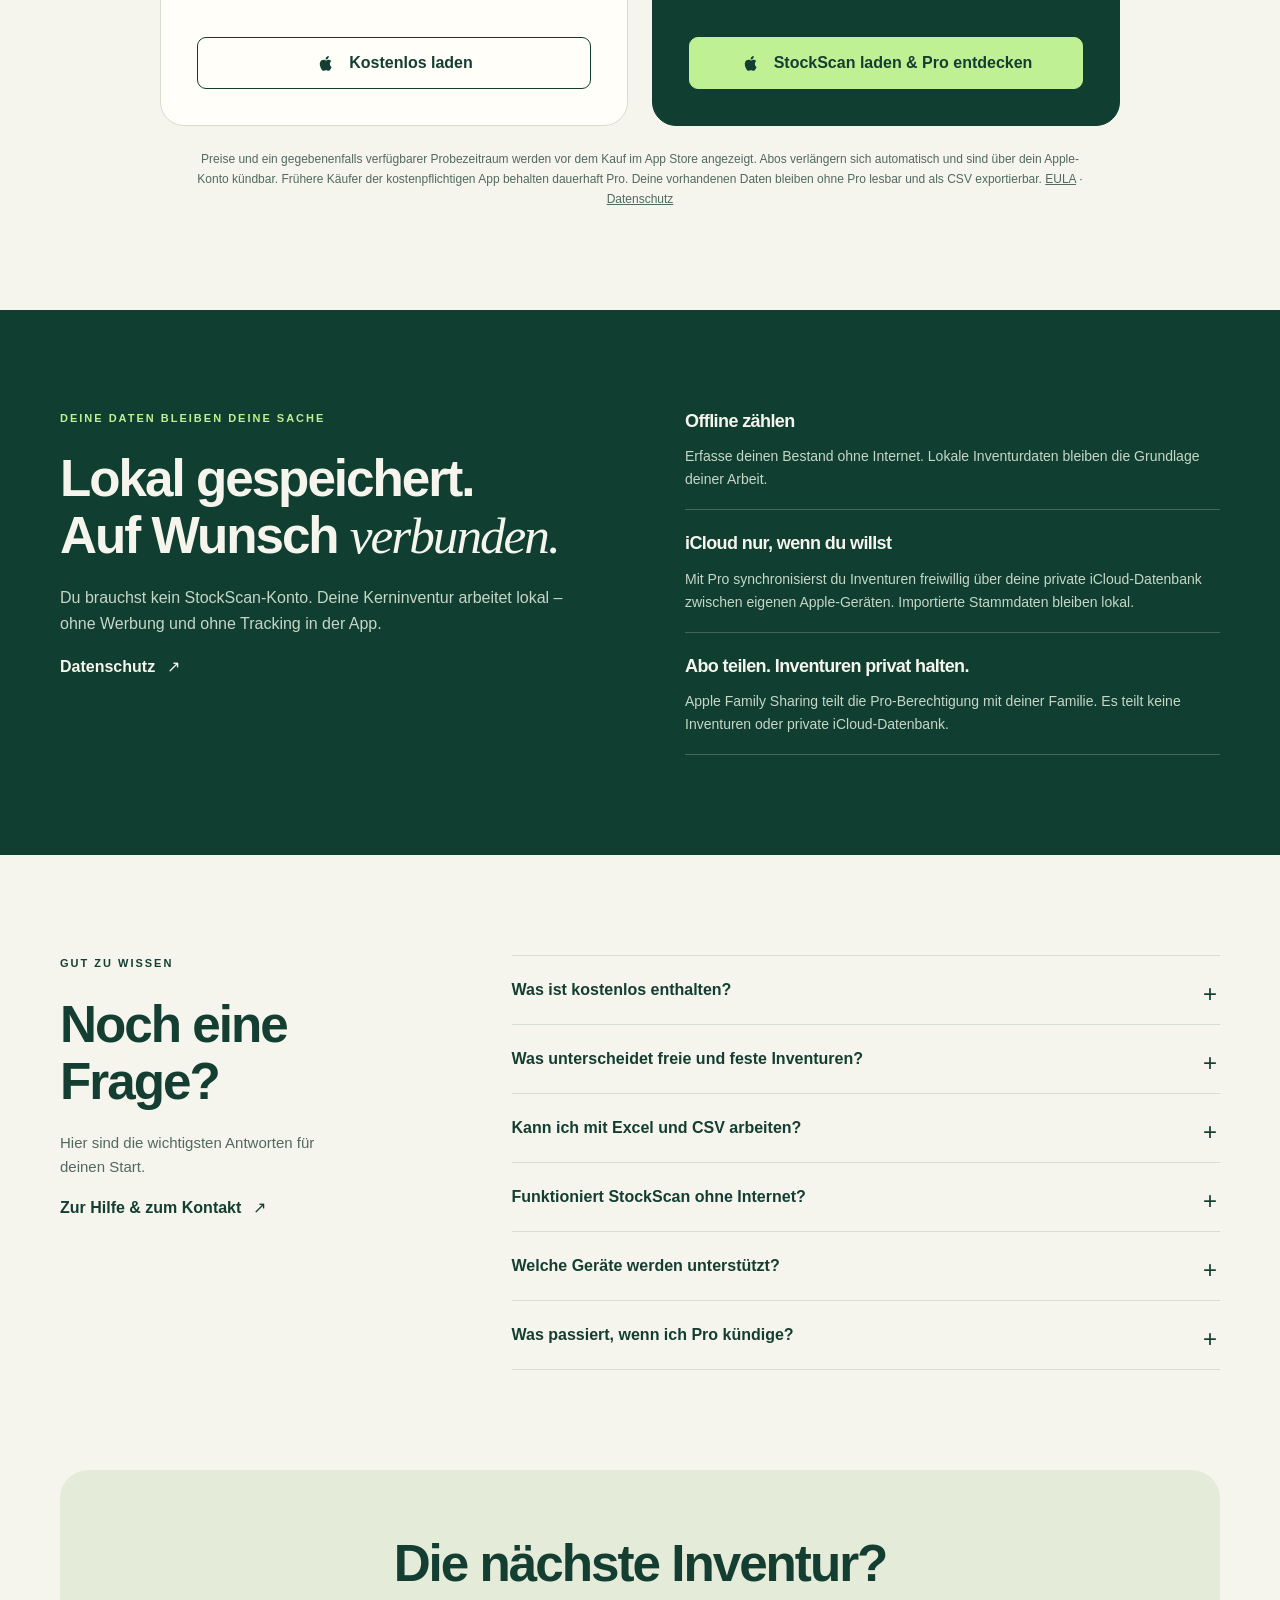
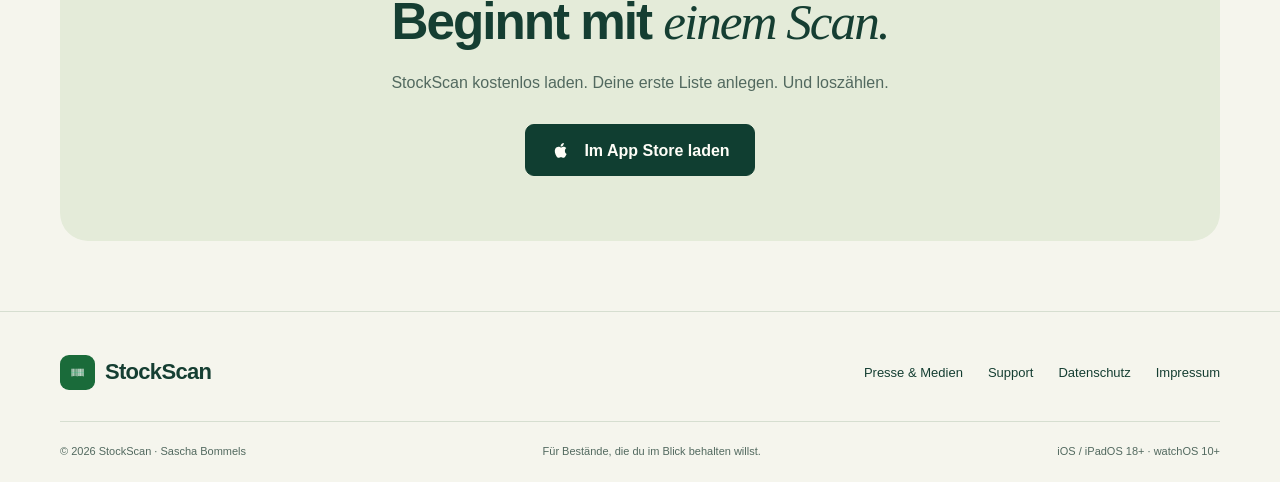
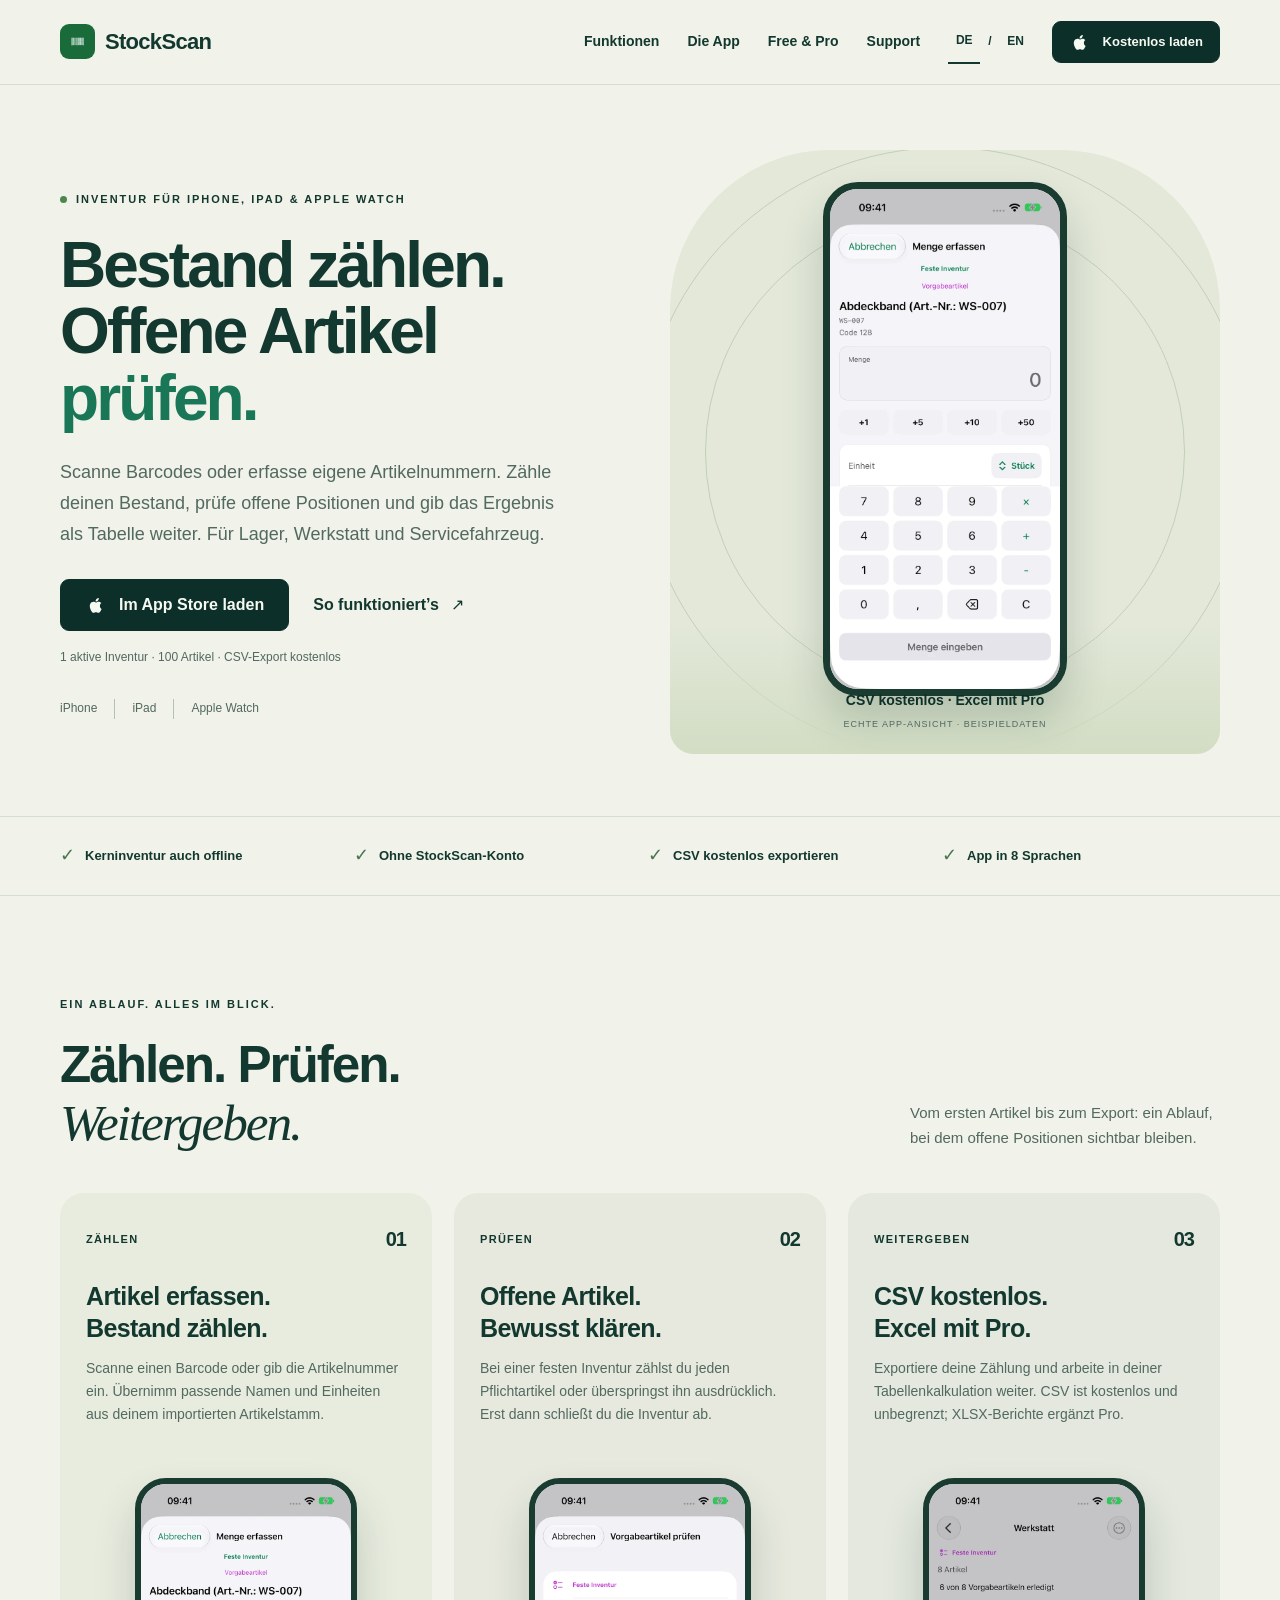
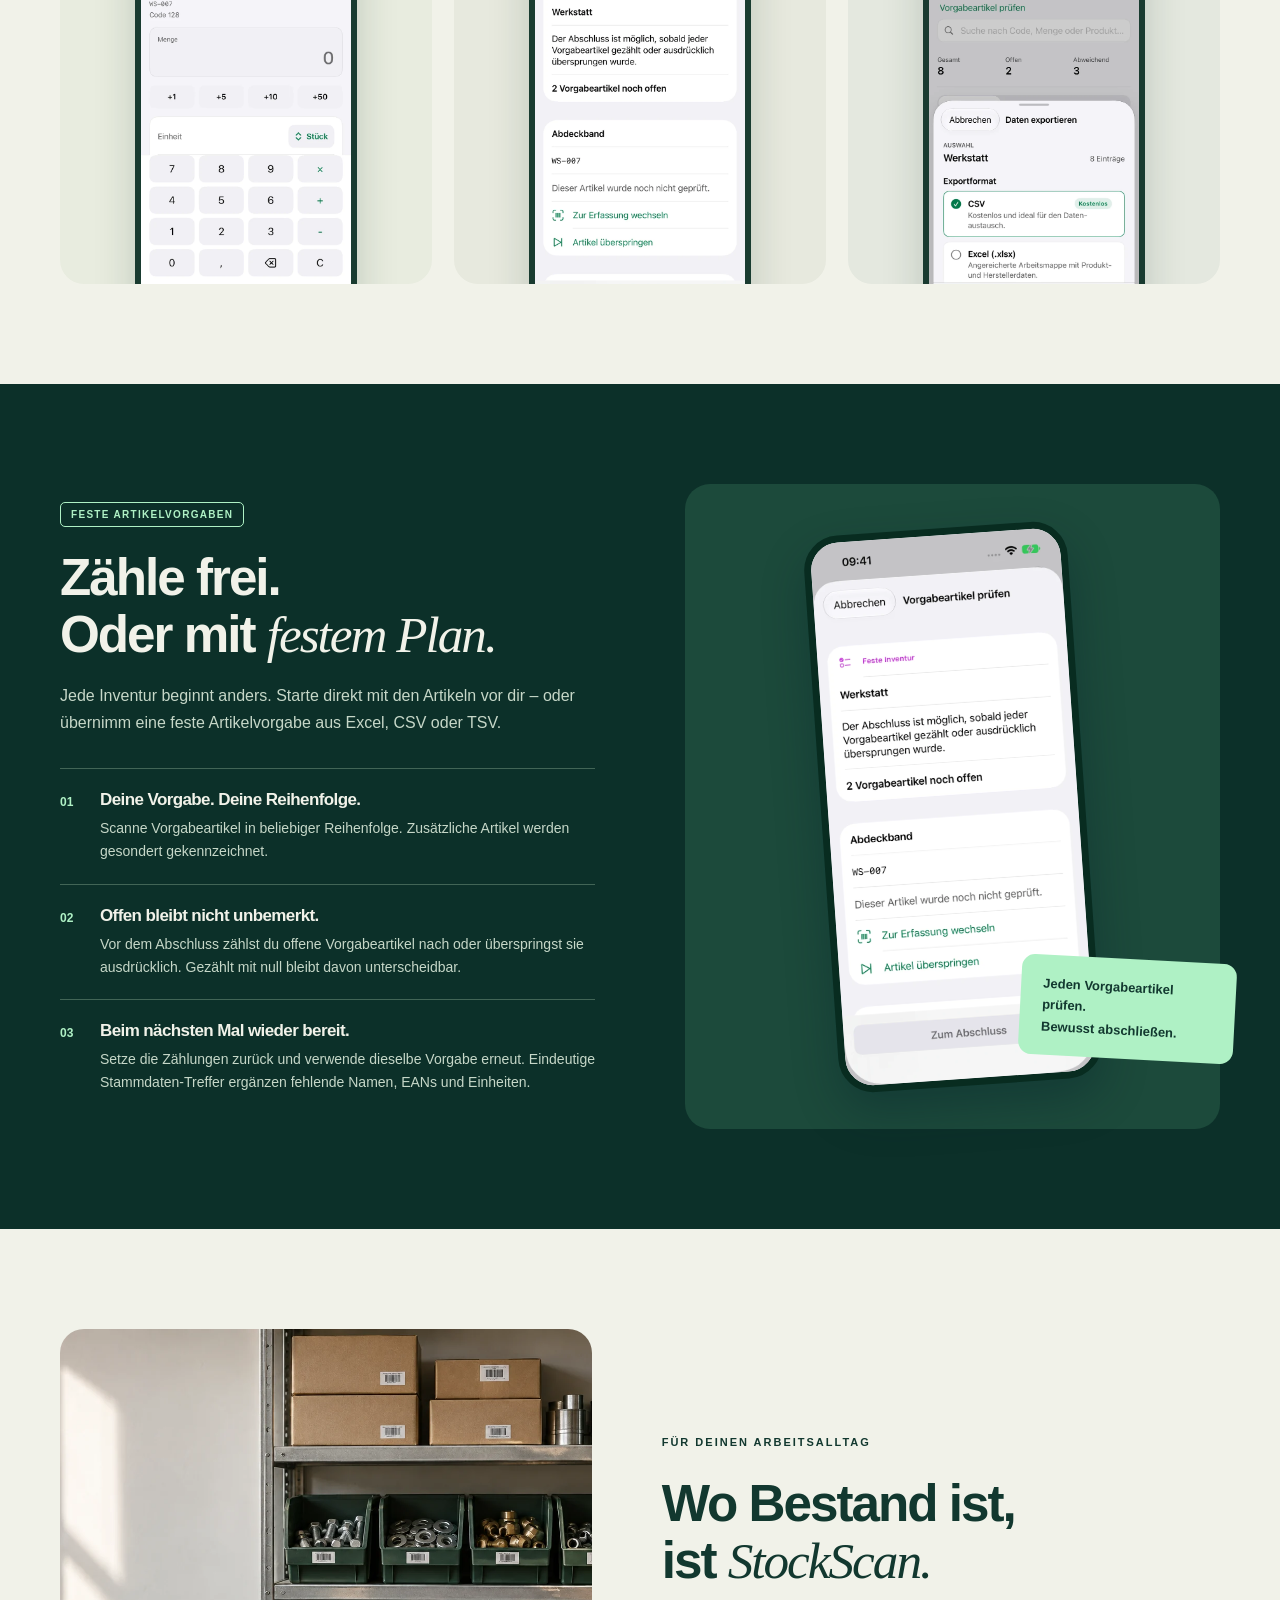
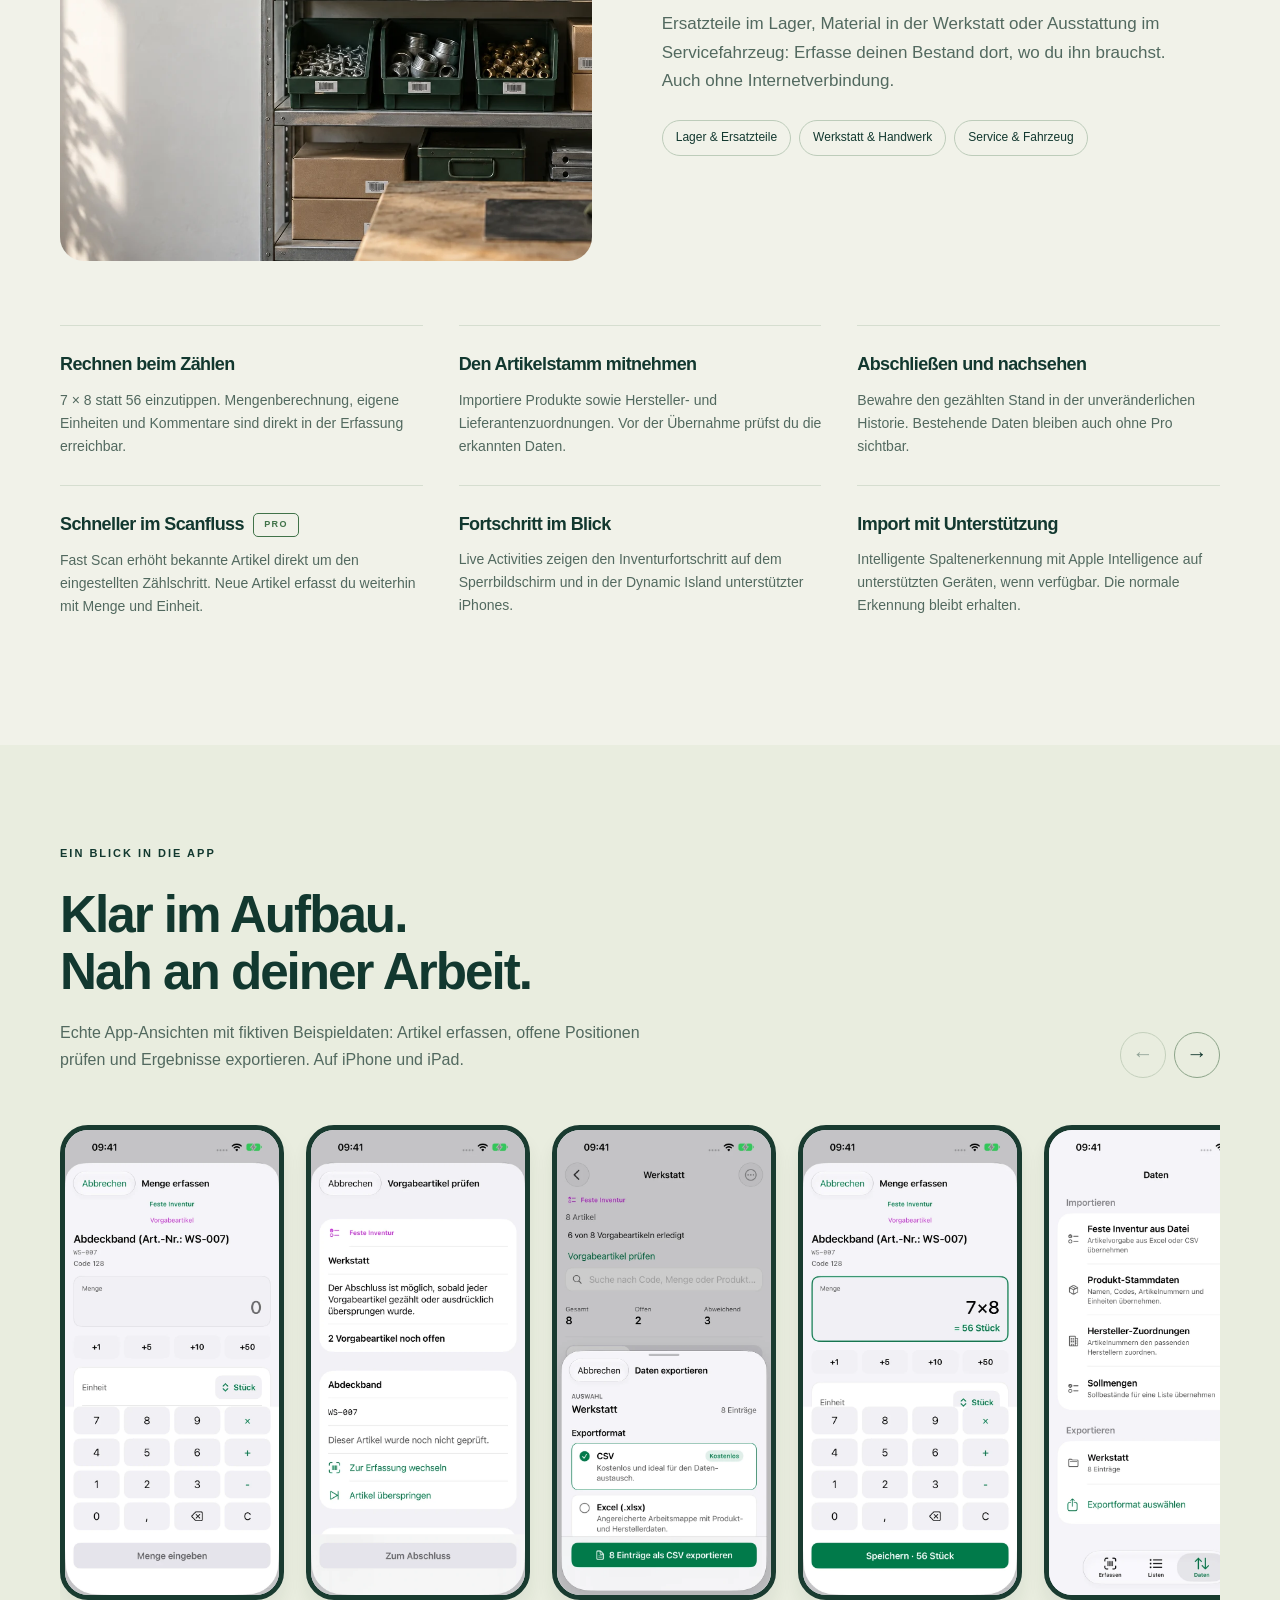
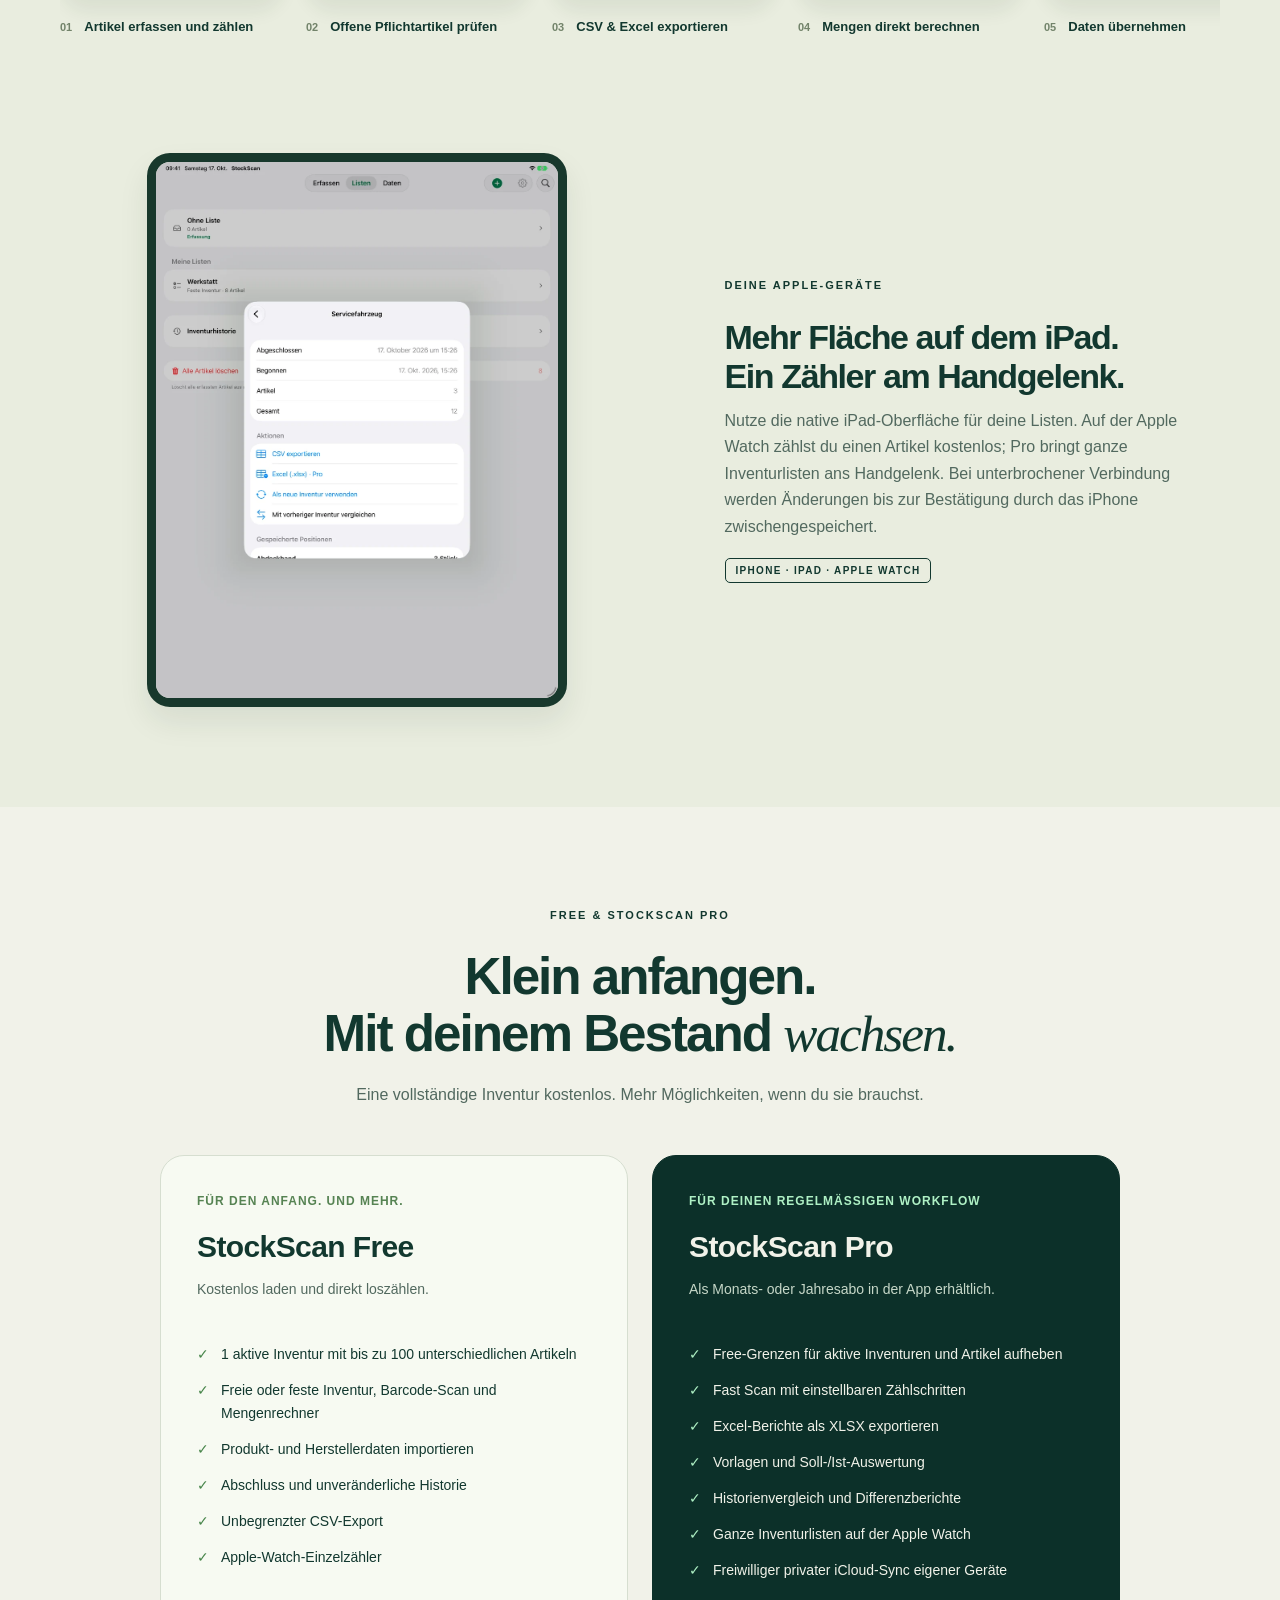
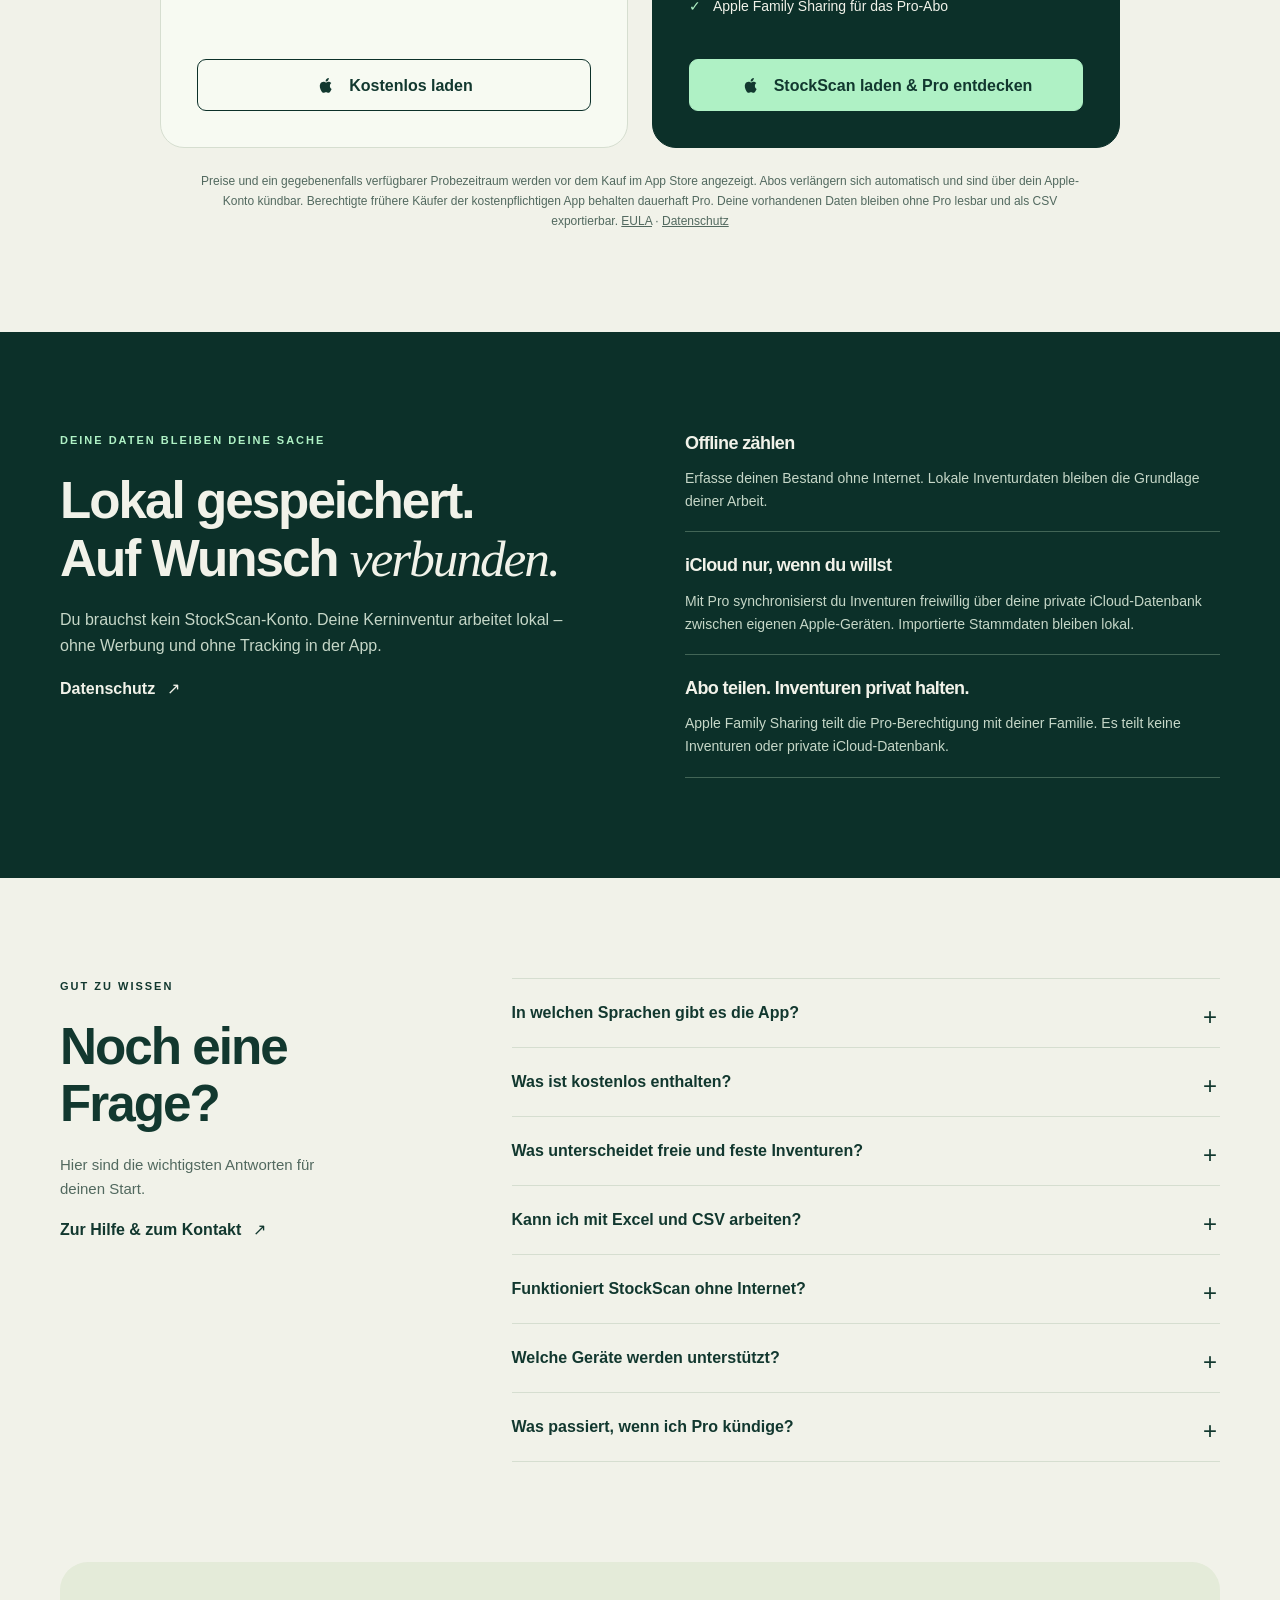
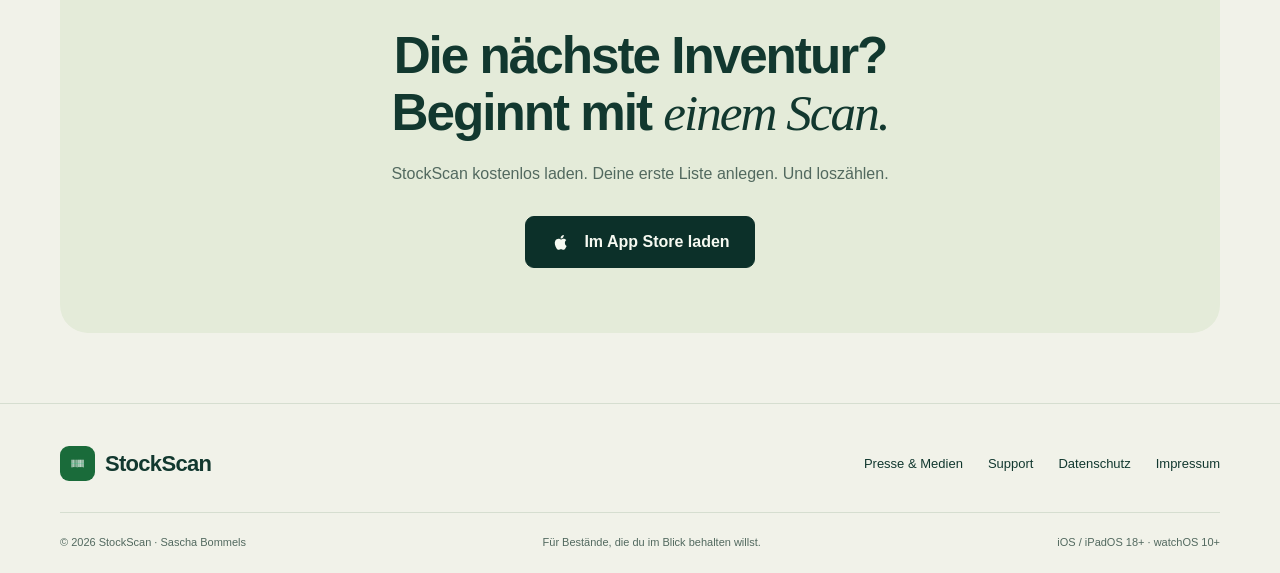
